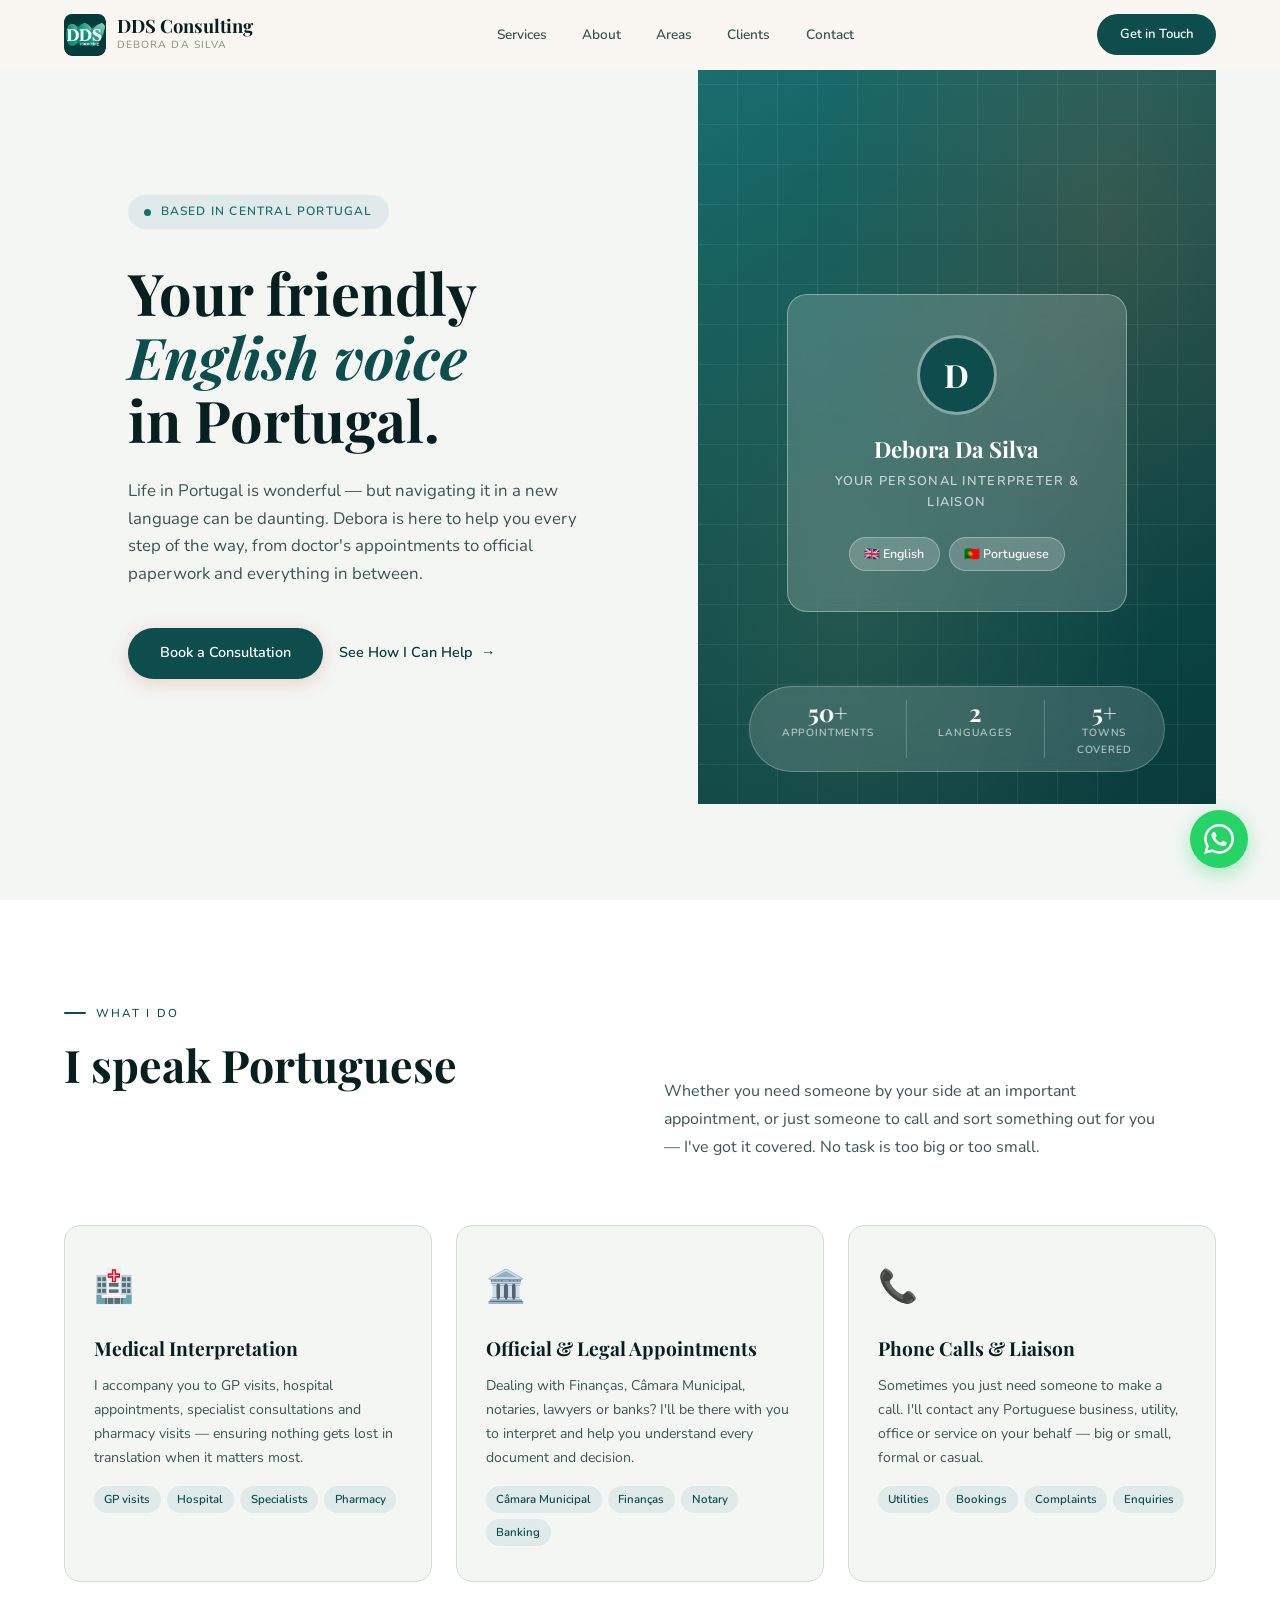
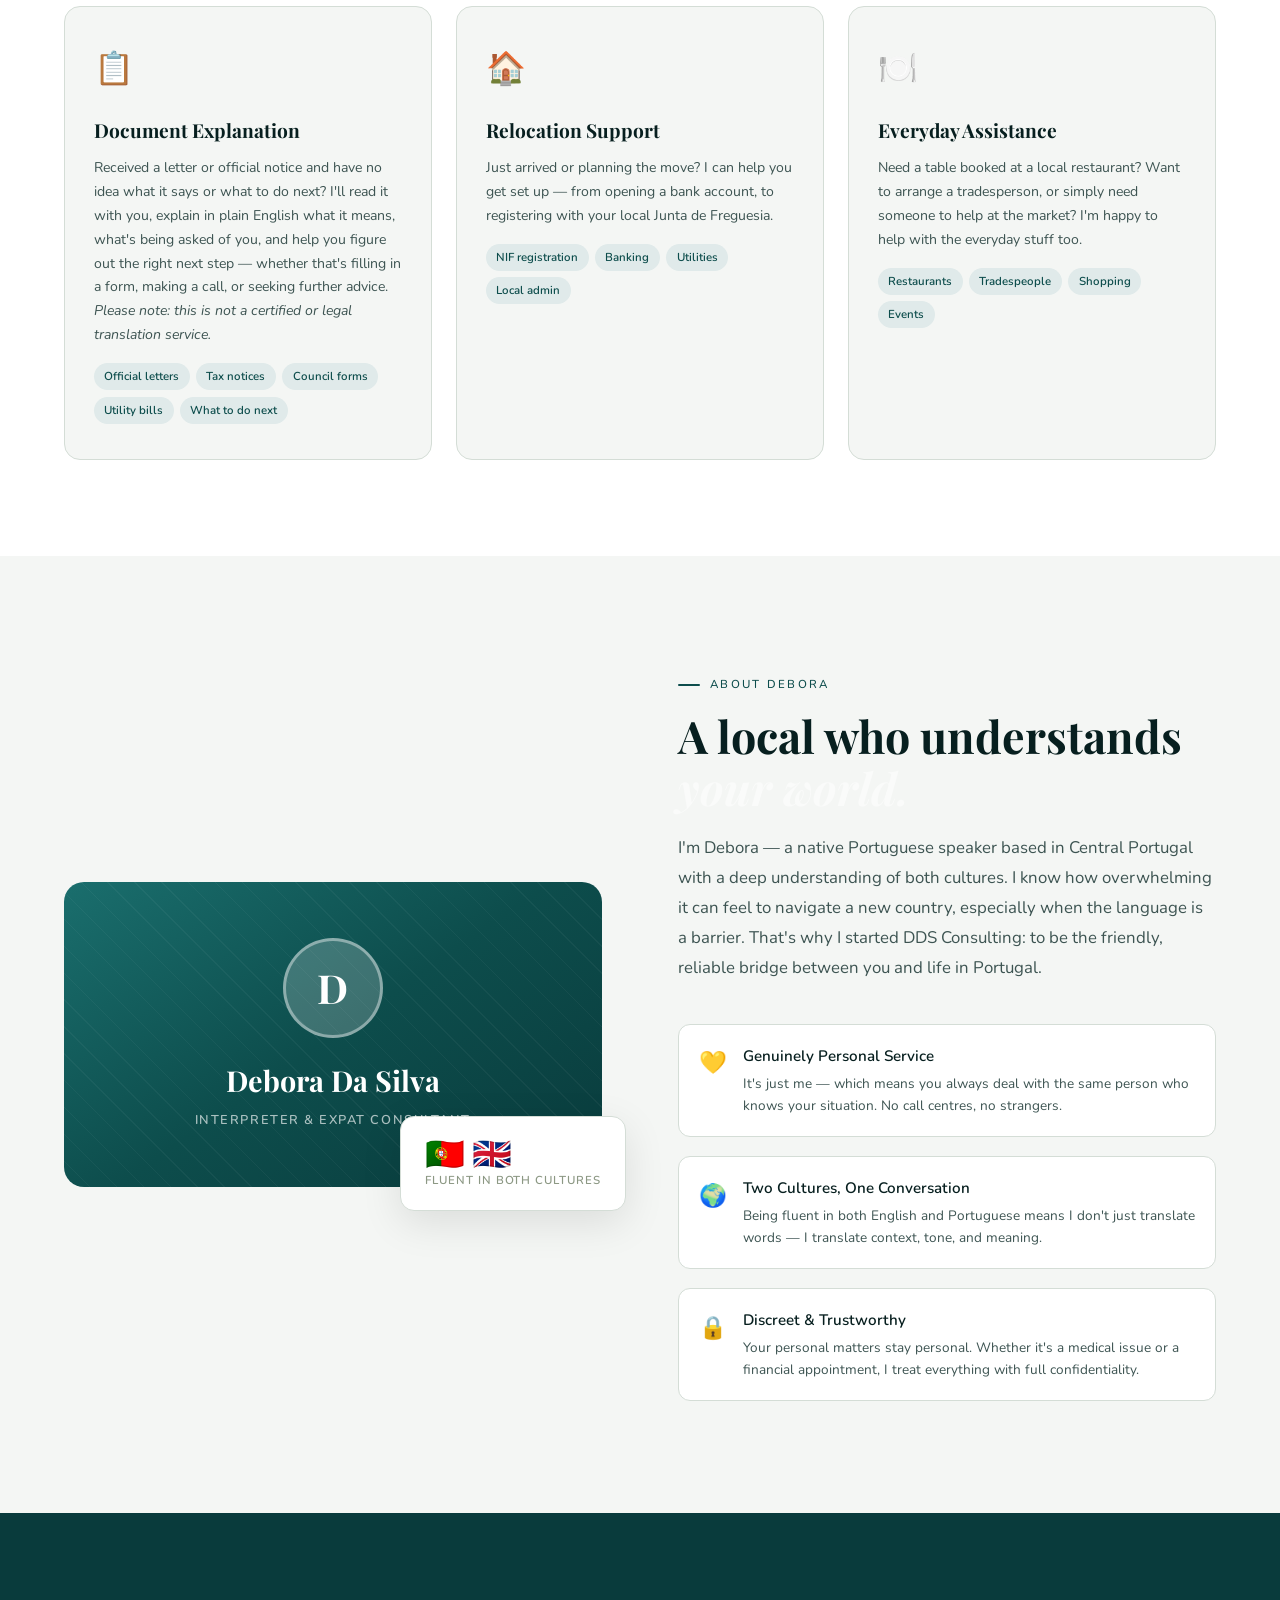
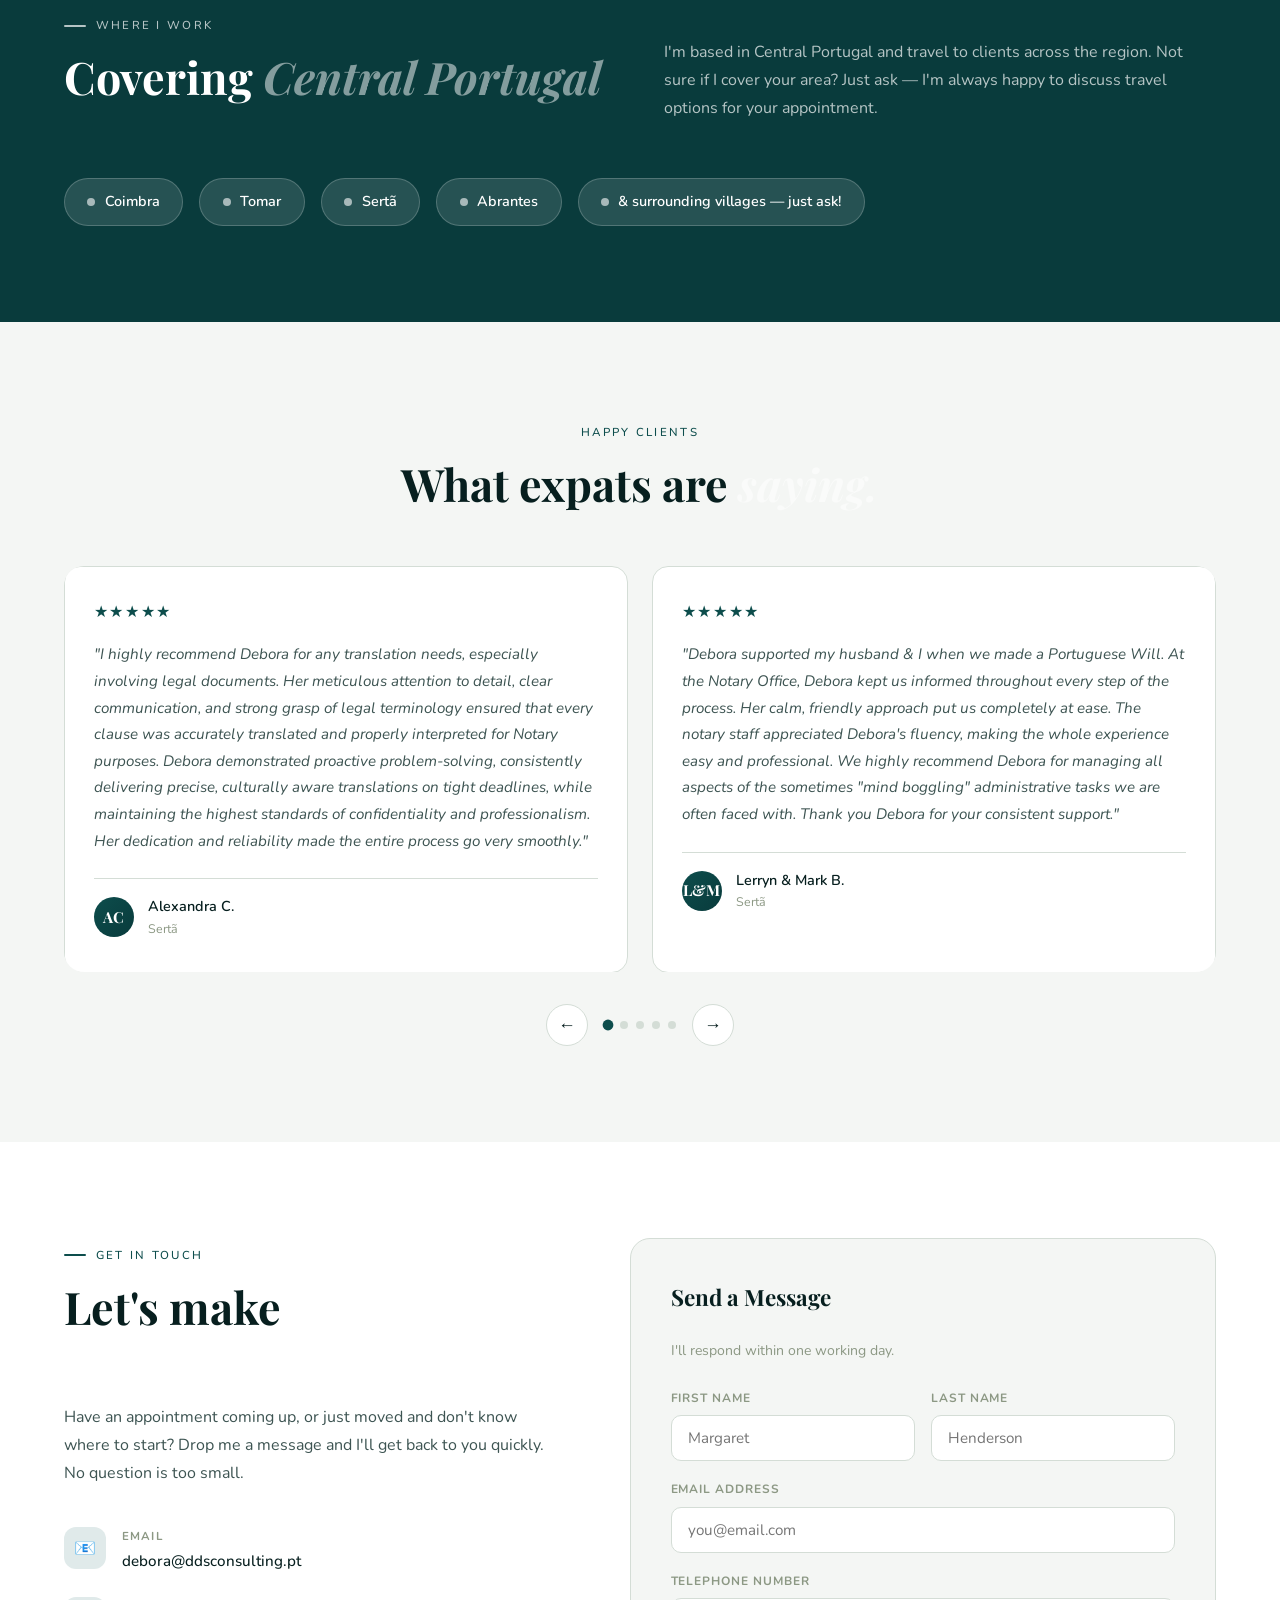
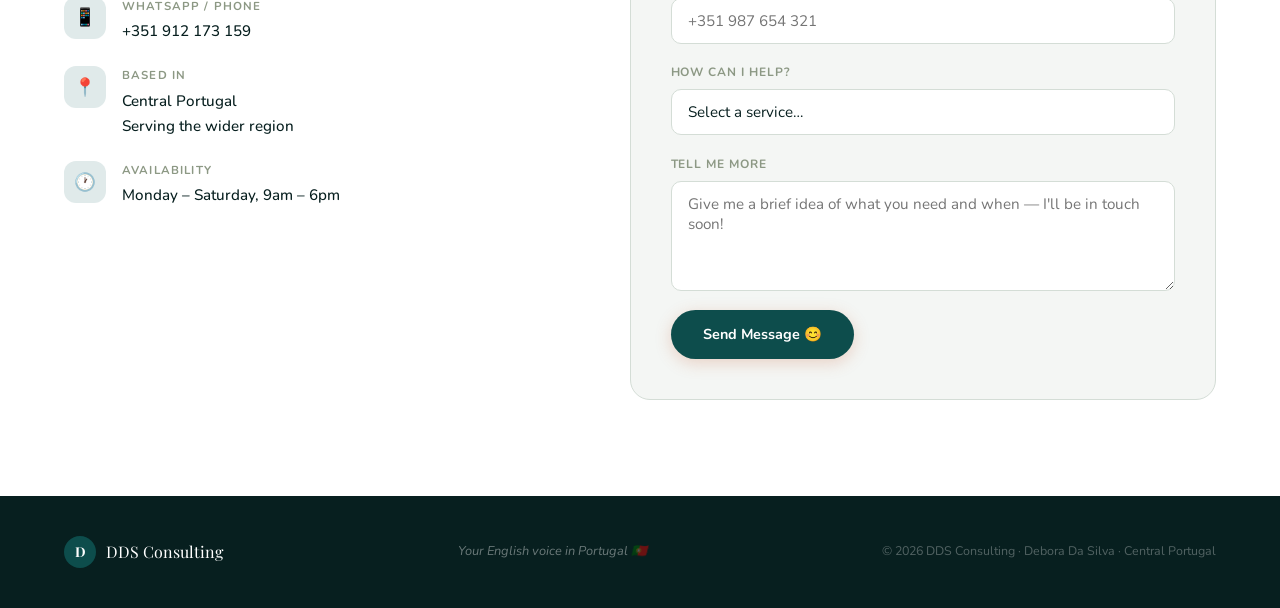
==== index.html @ 5d0c15db "Replacing number in whatsapp widget" ====
<!DOCTYPE html>
<html lang="en">
<head>
  <meta charset="UTF-8"/>
  <meta name="viewport" content="width=device-width, initial-scale=1.0"/>
  <title>DDS Consulting — Your English Voice in Portugal</title>
  <!-- Primary Meta Tags -->
  <meta name="description" content="DDS Consulting — English language support for expats and tourists in Sertã and Central Portugal. Debora Da Silva provides interpretation, appointment accompaniment, phone calls and document explanation services."/>
  <meta name="keywords" content="expat help Portugal, English interpreter Sertã, expat support Central Portugal, English speaking assistant Portugal, interpreter Central Portugal, expat services Sertã, help with appointments Portugal, English Portuguese interpreter, tourist help Portugal, Debora Da Silva"/>
  <meta name="author" content="Debora Da Silva — DDS Consulting"/>
  <meta name="robots" content="index, follow"/>
  <meta name="geo.region" content="PT"/>
  <meta name="geo.placename" content="Sertã, Central Portugal"/>

   <!-- Open Graph / Facebook / WhatsApp sharing -->
  <meta property="og:type" content="website"/>
  <meta property="og:url" content="https://dds-consulting.pt"/>
  <meta property="og:title" content="DDS Consulting — Your English Voice in Portugal"/>
  <meta property="og:description" content="Need help navigating life in Portugal? Debora provides friendly English language support for expats and tourists in Sertã and Central Portugal — from medical appointments to official paperwork."/>
  <meta property="og:image" content="https://dds-consulting.pt/og-image.jpg"/>
  <meta property="og:locale" content="en_GB"/>

  <!-- Twitter/X sharing -->
  <meta name="twitter:card" content="summary_large_image"/>
  <meta name="twitter:title" content="DDS Consulting — Your English Voice in Portugal"/>
  <meta name="twitter:description" content="Friendly English language support for expats and tourists in Sertã and Central Portugal."/>
  <meta name="twitter:image" content="https://dds-consulting.pt/og-image.jpg"/>

  <!-- Canonical URL -->
  <link rel="canonical" href="https://dds-consulting.pt"/>
  <link rel="preconnect" href="https://fonts.googleapis.com">
  <link rel="preconnect" href="https://fonts.gstatic.com" crossorigin>
  <link href="https://fonts.googleapis.com/css2?family=Playfair+Display:ital,wght@0,400;0,700;1,400&family=Nunito:wght@300;400;500;600&display=swap" rel="stylesheet">
  <link rel="stylesheet" href="styles.css">
  
  <!-- Google Search Console -->
  <meta name="google-site-verification" content="JJDs1xvYxXoWrPOrXPWV4-7FOUUJEZvUQoWNfXBrBas" />
</head>
<body>

<!-- NAV -->
<nav id="navbar">
  <a class="nav-logo" href="#hero">
    <img src="dds-logo-clean.png" alt="DDS Consulting Logo" class="nav-logo-mark"/>
    <div>
      <div class="nav-logo-text">DDS Consulting</div>
      <div class="nav-logo-sub">Debora Da Silva</div>
    </div>
  </a>
  <ul class="nav-links">
    <li><a href="#services">Services</a></li>
    <li><a href="#about">About</a></li>
    <li><a href="#areas">Areas</a></li>
    <li><a href="#testimonials">Clients</a></li>
    <li><a href="#contact">Contact</a></li>
  </ul>
  <a class="nav-cta" href="#contact">Get in Touch</a>
</nav>

<!-- HERO -->
<section id="hero">
  <div class="hero-left">
    <div class="hero-flag">
      <div class="hero-flag-dot"></div>
      Based in Central Portugal
    </div>
    <h1 class="hero-headline">
      Your friendly<br>
      <em>English voice</em><br>
      in Portugal.
    </h1>
    <p class="hero-sub">
      Life in Portugal is wonderful — but navigating it in a new language can be daunting. Debora is here to help you every step of the way, from doctor's appointments to official paperwork and everything in between.
    </p>
    <div class="hero-actions">
      <a class="btn-primary" href="#contact">Book a Consultation</a>
      <a class="btn-secondary" href="#services">See How I Can Help</a>
    </div>
  </div>
  <div class="hero-right">
    <div class="hero-card">
      <div class="hero-card-avatar">D</div>
      <div class="hero-card-name">Debora Da Silva</div>
      <div class="hero-card-role">Your Personal Interpreter &amp; Liaison</div>
      <div class="hero-card-langs">
        <div class="lang-tag">🇬🇧 English</div>
        <div class="lang-tag">🇵🇹 Portuguese</div>
      </div>
    </div>
    <div class="hero-stat-strip">
      <div class="hero-stat">
        <div class="hero-stat-num">50+</div>
        <div class="hero-stat-label">Appointments</div>
      </div>
      <div class="stat-divider"></div>
      <div class="hero-stat">
        <div class="hero-stat-num">2</div>
        <div class="hero-stat-label">Languages</div>
      </div>
      <div class="stat-divider"></div>
      <div class="hero-stat">
        <div class="hero-stat-num">5+</div>
        <div class="hero-stat-label">Towns Covered</div>
      </div>
    </div>
  </div>
</section>

<!-- SERVICES -->
<section id="services">
  <div class="services-intro">
    <div>
      <p class="section-tag reveal">What I Do</p>
      <h2 class="section-title reveal">I speak Portuguese<br><em>so you don't have to.</em></h2>
    </div>
    <p class="section-body reveal">
      Whether you need someone by your side at an important appointment, or just someone to call and sort something out for you — I've got it covered. No task is too big or too small.
    </p>
  </div>
  <div class="services-grid">
    <div class="service-card reveal">
      <span class="service-emoji">🏥</span>
      <h3 class="service-name">Medical Interpretation</h3>
      <p class="service-desc">I accompany you to GP visits, hospital appointments, specialist consultations and pharmacy visits — ensuring nothing gets lost in translation when it matters most.</p>
      <div class="service-examples">
        <span class="example-tag">GP visits</span>
        <span class="example-tag">Hospital</span>
        <span class="example-tag">Specialists</span>
        <span class="example-tag">Pharmacy</span>
      </div>
    </div>
    <div class="service-card reveal">
      <span class="service-emoji">🏛️</span>
      <h3 class="service-name">Official &amp; Legal Appointments</h3>
      <p class="service-desc">Dealing with Finanças, Câmara Municipal, notaries, lawyers or banks? I'll be there with you to interpret and help you understand every document and decision.</p>
      <div class="service-examples">
        <span class="example-tag">Câmara Municipal</span>
        <span class="example-tag">Finanças</span>
        <span class="example-tag">Notary</span>
        <span class="example-tag">Banking</span>
      </div>
    </div>
    <div class="service-card reveal">
      <span class="service-emoji">📞</span>
      <h3 class="service-name">Phone Calls &amp; Liaison</h3>
      <p class="service-desc">Sometimes you just need someone to make a call. I'll contact any Portuguese business, utility, office or service on your behalf — big or small, formal or casual.</p>
      <div class="service-examples">
        <span class="example-tag">Utilities</span>
        <span class="example-tag">Bookings</span>
        <span class="example-tag">Complaints</span>
        <span class="example-tag">Enquiries</span>
      </div>
    </div>
    <div class="service-card reveal">
      <span class="service-emoji">📋</span>
      <h3 class="service-name">Document Explanation</h3>
      <p class="service-desc">Received a letter or official notice and have no idea what it says or what to do next? I'll read it with you, explain in plain English what it means, what's being asked of you, and help you figure out the right next step — whether that's filling in a form, making a call, or seeking further advice. <em>Please note: this is not a certified or legal translation service.</em></p>
      <div class="service-examples">
        <span class="example-tag">Official letters</span>
        <span class="example-tag">Tax notices</span>
        <span class="example-tag">Council forms</span>
        <span class="example-tag">Utility bills</span>
        <span class="example-tag">What to do next</span>
      </div>
    </div>
    <div class="service-card reveal">
      <span class="service-emoji">🏠</span>
      <h3 class="service-name">Relocation Support</h3>
      <p class="service-desc">Just arrived or planning the move? I can help you get set up — from opening a bank account, to registering with your local Junta de Freguesia.</p>
      <div class="service-examples">
        <span class="example-tag">NIF registration</span>
        <span class="example-tag">Banking</span>
        <span class="example-tag">Utilities</span>
        <span class="example-tag">Local admin</span>
      </div>
    </div>
    <div class="service-card reveal">
      <span class="service-emoji">🍽️</span>
      <h3 class="service-name">Everyday Assistance</h3>
      <p class="service-desc">Need a table booked at a local restaurant? Want to arrange a tradesperson, or simply need someone to help at the market? I'm happy to help with the everyday stuff too.</p>
      <div class="service-examples">
        <span class="example-tag">Restaurants</span>
        <span class="example-tag">Tradespeople</span>
        <span class="example-tag">Shopping</span>
        <span class="example-tag">Events</span>
      </div>
    </div>
  </div>
</section>

<!-- ABOUT -->
<section id="about">
  <div class="about-visual reveal">
    <div class="about-main-card">
      <div class="about-avatar">D</div>
      <div class="about-card-name">Debora Da Silva</div>
      <div class="about-card-title">Interpreter &amp; Expat Consultant</div>
    </div>
    <div class="about-float-card">
      <div class="about-float-num">🇵🇹 🇬🇧</div>
      <div class="about-float-label">Fluent in both cultures</div>
    </div>
  </div>
  <div class="about-content">
    <p class="section-tag reveal">About Debora</p>
    <h2 class="section-title reveal">A local who understands<br><em>your world.</em></h2>
    <p class="about-intro reveal">
      I'm Debora — a native Portuguese speaker based in Central Portugal with a deep understanding of both cultures. I know how overwhelming it can feel to navigate a new country, especially when the language is a barrier. That's why I started DDS Consulting: to be the friendly, reliable bridge between you and life in Portugal.
    </p>
    <div class="about-pillars">
      <div class="pillar reveal">
        <div class="pillar-icon">💛</div>
        <div class="pillar-text">
          <strong>Genuinely Personal Service</strong>
          <p>It's just me — which means you always deal with the same person who knows your situation. No call centres, no strangers.</p>
        </div>
      </div>
      <div class="pillar reveal">
        <div class="pillar-icon">🌍</div>
        <div class="pillar-text">
          <strong>Two Cultures, One Conversation</strong>
          <p>Being fluent in both English and Portuguese means I don't just translate words — I translate context, tone, and meaning.</p>
        </div>
      </div>
      <div class="pillar reveal">
        <div class="pillar-icon">🔒</div>
        <div class="pillar-text">
          <strong>Discreet &amp; Trustworthy</strong>
          <p>Your personal matters stay personal. Whether it's a medical issue or a financial appointment, I treat everything with full confidentiality.</p>
        </div>
      </div>
    </div>
  </div>
</section>

<!-- AREAS COVERED -->
<section id="areas">
  <div class="areas-header">
    <div>
      <p class="section-tag reveal">Where I Work</p>
      <h2 class="section-title reveal">Covering <em>Central Portugal</em></h2>
    </div>
    <p class="section-body reveal">
      I'm based in Central Portugal and travel to clients across the region. Not sure if I cover your area? Just ask — I'm always happy to discuss travel options for your appointment.
    </p>
  </div>
  <div class="areas-grid">
    <div class="area-chip reveal"><span class="area-pin"></span> Coimbra</div>
    <div class="area-chip reveal"><span class="area-pin"></span> Tomar</div>
    <div class="area-chip reveal"><span class="area-pin"></span> Sertã</div>
    <div class="area-chip reveal"><span class="area-pin"></span> Abrantes</div>
    <div class="area-chip reveal"><span class="area-pin"></span> &amp; surrounding villages — just ask!</div>
  </div>
</section>

<!-- TESTIMONIALS -->
<section id="testimonials">
  <div class="testi-header">
    <p class="section-tag">Happy Clients</p>
    <h2 class="section-title">What expats are <em>saying.</em></h2>
  </div>
  <div class="testi-carousel-wrap">
    <div class="testi-carousel" id="testiCarousel">
      <!-- Track holds two sets of cards for seamless looping -->
      <div class="testi-track" id="testiTrack">
        <div class="testi-card">
          <div class="testi-stars">★★★★★</div>
          <p class="testi-text">"I highly recommend Debora for any translation needs, especially involving legal documents. Her meticulous attention to detail, clear communication, and strong grasp of legal terminology ensured that every clause was accurately translated and properly interpreted for Notary purposes. Debora demonstrated proactive problem-solving, consistently delivering precise, culturally aware translations on tight deadlines, while maintaining the highest standards of confidentiality and professionalism. Her dedication and reliability made the entire process go very smoothly."</p>
          <div class="testi-author">
            <div class="testi-avatar">AC</div>
            <div>
              <div class="testi-name">Alexandra C.</div>
              <div class="testi-loc">Sertã</div>
            </div>
          </div>
        </div>
        <div class="testi-card">
          <div class="testi-stars">★★★★★</div>
          <p class="testi-text">"Debora supported my husband &amp; I when we made a Portuguese Will. At the Notary Office, Debora kept us informed throughout every step of the process. Her calm, friendly approach put us completely at ease. The notary staff appreciated Debora's fluency, making the whole experience easy and professional. We highly recommend Debora for managing all aspects of the sometimes "mind boggling" administrative tasks we are often faced with. Thank you Debora for your consistent support."</p>
          <div class="testi-author">
            <div class="testi-avatar">L&amp;M</div>
            <div>
              <div class="testi-name">Lerryn &amp; Mark B.</div>
              <div class="testi-loc">Sertã</div>
            </div>
          </div>
        </div>
        <div class="testi-card">
          <div class="testi-stars">★★★★★</div>
          <p class="testi-text">"When Calvin and I purchased our ruin and land in Portugal, Debora was absolutely invaluable. Navigating the legal process in another language felt overwhelming, but she supported us every step of the way — accompanying us to notary and solicitor meetings, explaining all documents clearly and ensuring we understood everything before signing. Her calm, reassuring nature made complicated situations feel manageable. We honestly don't know how we'd have managed without her. Highly recommended! ❤️"</p>
          <div class="testi-author">
            <div class="testi-avatar">M&amp;C</div>
            <div>
              <div class="testi-name">Maria &amp; Calvin A.</div>
              <div class="testi-loc">Sertã area</div>
            </div>
          </div>
        </div>
        <div class="testi-card">
          <div class="testi-stars">★★★★★</div>
          <p class="testi-text">"Deb provided invaluable translation services and support for us on several occasions, always offering helpful guidance and local knowledge whenever needed. She was consistently positive, prompt, and professional, treating every matter with complete confidence and trust. Thorough, efficient, and reliable in all that she did, Deb delivered an outstanding and truly invaluable service. We would 100% recommend her to anyone needing trustworthy and professional support."</p>
          <div class="testi-author">
            <div class="testi-avatar">D&amp;M</div>
            <div>
              <div class="testi-name">Dianne &amp; Martin W.</div>
              <div class="testi-loc">Sertã area</div>
            </div>
          </div>
        </div>
        <div class="testi-card">
          <div class="testi-stars">★★★★★</div>
          <p class="testi-text">"The process of purchasing property in Portugal can seem a very daunting prospect, although with the support of someone who is fluent in both Portuguese and English made our experience seamless. Debora explained the buying process for us and ensured the paperwork was thoroughly translated during the meeting with our solicitors. We found Debora easy to contact and communicate with and no query unanswered. If you require any translation assistance we would 100% recommend DDS consulting services."</p>
          <div class="testi-author">
            <div class="testi-avatar">J&amp;G</div>
            <div>
              <div class="testi-name">J &amp; G Jones</div>
              <div class="testi-loc">Sertã area</div>
            </div>
          </div>
        </div>
      </div>
    </div>
    <!-- Prev / Next controls -->
    <div class="testi-controls">
      <button class="testi-btn" id="testiPrev" aria-label="Previous">&#8592;</button>
      <div class="testi-dots" id="testiDots"></div>
      <button class="testi-btn" id="testiNext" aria-label="Next">&#8594;</button>
    </div>
  </div>
</section>

<!-- CONTACT -->
<section id="contact">
  <div class="contact-wrap">
    <div class="contact-info">
      <p class="section-tag reveal">Get in Touch</p>
      <h2 class="section-title reveal">Let's make<br><em>life easier.</em></h2>
      <p class="section-body reveal">
        Have an appointment coming up, or just moved and don't know where to start? Drop me a message and I'll get back to you quickly. No question is too small.
      </p>
      <div class="contact-items">
        <div class="contact-item reveal">
          <div class="contact-item-icon">📧</div>
          <div>
            <div class="contact-item-label">Email</div>
            <div class="contact-item-value">debora@ddsconsulting.pt</div>
          </div>
        </div>
        <div class="contact-item reveal">
          <div class="contact-item-icon">📱</div>
          <div>
            <div class="contact-item-label">WhatsApp / Phone</div>
            <div class="contact-item-value">+351 912 173 159</div>
          </div>
        </div>
        <div class="contact-item reveal">
          <div class="contact-item-icon">📍</div>
          <div>
            <div class="contact-item-label">Based In</div>
            <div class="contact-item-value">Central Portugal<br>Serving the wider region</div>
          </div>
        </div>
        <div class="contact-item reveal">
          <div class="contact-item-icon">🕐</div>
          <div>
            <div class="contact-item-label">Availability</div>
            <div class="contact-item-value">Monday – Saturday, 9am – 6pm</div>
          </div>
        </div>
      </div>
    </div>
    <form class="contact-form reveal" name="contact" method="POST" netlify>
	<input type="hidden" name="form-name" value="contact"/>
      <h3>Send a Message</h3>
      <p>I'll respond within one working day.</p>
      <div class="form-row">
        <div class="form-group">
          <label for="fname">First Name</label>
          <input type="text" id="fname" name="first-name" placeholder="Margaret"/>
        </div>
        <div class="form-group">
          <label for="lname">Last Name</label>
          <input type="text" id="lname" name="last-name" placeholder="Henderson"/>
        </div>
      </div>
      <div class="form-group">
        <label for="email">Email Address</label>
        <input type="email" id="email" name="email" placeholder="you@email.com"/>
      </div>
	  <div class="form-group">
	    <label for="telephone">Telephone Number</label>
	    <input type="tel" id="telephone" name="telephone" placeholder="+351 987 654 321"/>
	  </div>
      <div class="form-group">
        <label for="service">How Can I Help?</label>
        <select id="service" name="service">
          <option value="" disabled selected>Select a service…</option>
          <option>Medical Appointment</option>
          <option>Official / Legal Appointment</option>
          <option>Phone Call / Liaison</option>
          <option>Document Translation</option>
          <option>Relocation Support</option>
          <option>Everyday Assistance</option>
          <option>Something Else</option>
        </select>
      </div>
      <div class="form-group">
        <label for="message">Tell Me More</label>
        <textarea id="message" name="message" placeholder="Give me a brief idea of what you need and when — I'll be in touch soon!"></textarea>
      </div>
      <button type="submit" class="form-submit">Send Message 😊</button>
    </form>
  </div>
</section>

<!-- FOOTER -->
<footer>
  <div class="footer-logo">
    <div class="footer-logo-mark">D</div>
    <div class="footer-logo-text">DDS Consulting</div>
  </div>
  <div class="footer-tagline">Your English voice in Portugal 🇵🇹</div>
  <div class="footer-copy">© 2026 DDS Consulting · Debora Da Silva · Central Portugal</div>
</footer>

<script src="scripts.js"></script>
<!-- WhatsApp Floating Button -->
<a href="https://wa.me/351912173159" target="_blank" rel="noopener noreferrer" class="whatsapp-float" aria-label="Chat with Debora on WhatsApp">
  <svg xmlns="http://www.w3.org/2000/svg" viewBox="0 0 24 24" fill="white" width="30px" height="30px">
    <path d="M17.472 14.382c-.297-.149-1.758-.867-2.03-.967-.273-.099-.471-.148-.67.15-.197.297-.767.966-.94 1.164-.173.199-.347.223-.644.075-.297-.15-1.255-.463-2.39-1.475-.883-.788-1.48-1.761-1.653-2.059-.173-.297-.018-.458.13-.606.134-.133.298-.347.446-.52.149-.174.198-.298.298-.497.099-.198.05-.371-.025-.52-.075-.149-.669-1.612-.916-2.207-.242-.579-.487-.5-.669-.51-.173-.008-.371-.01-.57-.01-.198 0-.52.074-.792.372-.272.297-1.04 1.016-1.04 2.479 0 1.462 1.065 2.875 1.213 3.074.149.198 2.096 3.2 5.077 4.487.709.306 1.262.489 1.694.625.712.227 1.36.195 1.871.118.571-.085 1.758-.719 2.006-1.413.248-.694.248-1.289.173-1.413-.074-.124-.272-.198-.57-.347m-5.421 7.403h-.004a9.87 9.87 0 01-5.031-1.378l-.361-.214-3.741.982.998-3.648-.235-.374a9.86 9.86 0 01-1.51-5.26c.001-5.45 4.436-9.884 9.888-9.884 2.64 0 5.122 1.03 6.988 2.898a9.825 9.825 0 012.893 6.994c-.003 5.45-4.437 9.884-9.885 9.884m8.413-18.297A11.815 11.815 0 0012.05 0C5.495 0 .16 5.335.157 11.892c0 2.096.547 4.142 1.588 5.945L.057 24l6.305-1.654a11.882 11.882 0 005.683 1.448h.005c6.554 0 11.89-5.335 11.893-11.893a11.821 11.821 0 00-3.48-8.413z"/>
  </svg>
</a>
</body>
</html>
---- styles.css ----
*, *::before, *::after { box-sizing: border-box; margin: 0; padding: 0; }

    :root {
	  --terracotta:   #0d4d4c;
	  --terra-lt:     #1a6e6d;
	  --terra-pale:   #e0eaea;
	  --sage:         #093b3c;
	  --sage-lt:      #8c9884;
	  --sage-pale:    #e8edea;
	  --cream:        #f4f6f4;
	  --white:        #ffffff;
	  --ink:          #071f1f;
	  --ink-soft:     #3d5452;
	  --ink-ghost:    #8c9884;
	  --line:         #d4ddd6;
	  --nav-h:        70px;
	}

    html { scroll-behavior: smooth; }

    body {
      font-family: 'Nunito', sans-serif;
      background: var(--cream);
      color: var(--ink);
      font-size: 16px;
      line-height: 1.65;
      -webkit-font-smoothing: antialiased;
    }

    /* ── NAV ── */
    nav {
      position: fixed; top: 0; left: 0; right: 0; z-index: 100;
      height: var(--nav-h);
      display: flex; align-items: center; justify-content: space-between;
      padding: 0 5vw;
      background: rgba(250,247,242,0.96);
	  backdrop-filter: blur(14px);
      border-bottom: 1px solid transparent;
      transition: border-color .3s;
    }
    nav.scrolled { border-color: var(--line); }

    .nav-logo {
      display: flex; align-items: center; gap: .7rem;
      text-decoration: none;
    }
    .nav-logo-mark {
	  width: 42px; height: 42px;
	  border-radius: 8px;
	  object-fit: cover;
	  flex-shrink: 0;
	}
    .nav-logo-text {
      font-family: 'Playfair Display', serif;
      font-size: 1.15rem;
      font-weight: 700;
      color: var(--ink);
      line-height: 1.1;
    }
    .nav-logo-sub {
      font-size: .65rem;
      font-weight: 500;
      letter-spacing: .1em;
      text-transform: uppercase;
      color: var(--ink-ghost);
    }

    .nav-links { display: flex; gap: 2.2rem; list-style: none; }
    .nav-links a {
      font-size: .85rem;
      font-weight: 600;
      color: var(--ink-soft);
      text-decoration: none;
      transition: color .2s;
    }
    .nav-links a:hover { color: var(--terracotta); }

    .nav-cta {
      font-size: .82rem;
      font-weight: 600;
      color: var(--white);
      background: var(--terracotta);
      padding: .6rem 1.4rem;
      border-radius: 50px;
      text-decoration: none;
      transition: background .2s, transform .2s;
    }
    .nav-cta:hover { background: var(--terra-lt); transform: translateY(-1px); }

    /* ── HERO ── */
    #hero {
      min-height: 100vh;
      padding-top: var(--nav-h);
      display: grid;
      grid-template-columns: 1.1fr .9fr;
      overflow: hidden;
    }

    .hero-left {
      display: flex; flex-direction: column; justify-content: center;
      padding: 6vw 4vw 6vw 5vw;
    }

    .hero-flag {
      display: inline-flex; align-items: center; gap: .6rem;
      background: var(--terra-pale);
      color: var(--terra-lt);
      font-size: .75rem;
      font-weight: 600;
      letter-spacing: .1em;
      text-transform: uppercase;
      padding: .45rem 1rem;
      border-radius: 50px;
      margin-bottom: 2rem;
      width: fit-content;
      opacity: 0;
      transform: translateY(14px);
      animation: fadeUp .7s .1s forwards;
    }
    .hero-flag-dot {
      width: 7px; height: 7px;
      background: var(--terra-lt);
      border-radius: 50%;
      animation: pulse 2s infinite;
    }

    @keyframes pulse {
      0%, 100% { opacity: 1; transform: scale(1); }
      50% { opacity: .5; transform: scale(.7); }
    }

    h1.hero-headline {
      font-family: 'Playfair Display', serif;
      font-size: clamp(2.8rem, 4.5vw, 5rem);
      font-weight: 700;
      line-height: 1.1;
      color: var(--ink);
      margin-bottom: 1.6rem;
      opacity: 0;
      transform: translateY(18px);
      animation: fadeUp .85s .25s forwards;
    }
    h1.hero-headline em {
      font-style: italic;
      color: var(--terracotta);
    }

    .hero-sub {
      font-size: 1.05rem;
      font-weight: 400;
      color: var(--ink-soft);
      max-width: 460px;
      margin-bottom: 2.5rem;
      opacity: 0;
      transform: translateY(18px);
      animation: fadeUp .85s .4s forwards;
    }

    .hero-actions {
      display: flex; gap: 1rem; align-items: center; flex-wrap: wrap;
      opacity: 0;
      transform: translateY(18px);
      animation: fadeUp .85s .55s forwards;
    }

    .btn-primary {
      display: inline-block;
      padding: .85rem 2rem;
      background: var(--terracotta);
      color: var(--white);
      font-family: 'Nunito', sans-serif;
      font-size: .9rem;
      font-weight: 600;
      border-radius: 50px;
      text-decoration: none;
      transition: background .2s, transform .2s, box-shadow .2s;
      box-shadow: 0 4px 18px rgba(200,101,58,.25);
    }
    .btn-primary:hover {
      background: var(--terra-lt);
      transform: translateY(-2px);
      box-shadow: 0 8px 24px rgba(200,101,58,.3);
    }

    .btn-secondary {
      display: inline-flex; align-items: center; gap: .5rem;
      font-size: .9rem;
      font-weight: 600;
      color: var(--sage);
      text-decoration: none;
      transition: color .2s;
    }
    .btn-secondary:hover { color: var(--terracotta); }
    .btn-secondary::after { content: '→'; transition: transform .2s; }
    .btn-secondary:hover::after { transform: translateX(4px); }

    .hero-right {
      position: relative;
      background: linear-gradient(150deg, #1a6e6d 0%, #0d4d4c 50%, #093b3c 100%);
      display: flex; align-items: center; justify-content: center;
      overflow: hidden;
	  padding-top: 2rem;
      opacity: 0;
      animation: fadeIn 1s .3s forwards;
    }

    .hero-right::before {
      content: '';
      position: absolute; inset: 0;
      background:
        radial-gradient(ellipse at 30% 70%, rgba(90,122,94,.3) 0%, transparent 60%),
        radial-gradient(ellipse at 80% 20%, rgba(200,101,58,.2) 0%, transparent 50%);
    }

    /* Azulejo tile pattern */
    .hero-right::after {
      content: '';
      position: absolute; inset: 0;
      background-image:
        repeating-linear-gradient(0deg, transparent, transparent 39px, rgba(255,255,255,.07) 39px, rgba(255,255,255,.07) 40px),
        repeating-linear-gradient(90deg, transparent, transparent 39px, rgba(255,255,255,.07) 39px, rgba(255,255,255,.07) 40px);
    }

    .hero-card {
      position: relative; z-index: 2;
      background: rgba(255,255,255,.18);
      backdrop-filter: blur(10px);
      border: 1px solid rgba(255,255,255,.35);
      border-radius: 20px;
      padding: 2.5rem 2rem;
      text-align: center;
      width: min(340px, 80%);
    }

    .hero-card-avatar {
      width: 80px; height: 80px;
      background: var(--terracotta);
      border-radius: 50%;
      display: flex; align-items: center; justify-content: center;
      font-family: 'Playfair Display', serif;
      font-size: 2rem;
      color: var(--white);
      font-weight: 700;
      margin: 0 auto 1rem;
      border: 3px solid rgba(255,255,255,.5);
    }

    .hero-card-name {
      font-family: 'Playfair Display', serif;
      font-size: 1.4rem;
      font-weight: 700;
      color: var(--white);
      margin-bottom: .2rem;
    }
    .hero-card-role {
      font-size: .8rem;
      font-weight: 600;
      letter-spacing: .1em;
      text-transform: uppercase;
      color: rgba(255,255,255,.7);
      margin-bottom: 1.5rem;
    }

    .hero-card-langs {
      display: flex; gap: .6rem; justify-content: center; flex-wrap: wrap;
    }
    .lang-tag {
      display: inline-flex; align-items: center; gap: .4rem;
      background: rgba(255,255,255,.2);
      border: 1px solid rgba(255,255,255,.3);
      color: var(--white);
      font-size: .78rem;
      font-weight: 600;
      padding: .35rem .9rem;
      border-radius: 50px;
    }

    .hero-stat-strip {
      position: absolute;
      bottom: 2rem; left: 50%;
      transform: translateX(-50%);
      display: flex; gap: 2rem;
      background: rgba(255,255,255,.15);
      backdrop-filter: blur(8px);
      border: 1px solid rgba(255,255,255,.25);
      border-radius: 50px;
      padding: .8rem 2rem;
      z-index: 2;
    }

    .hero-stat { text-align: center; }
    .hero-stat-num {
      font-family: 'Playfair Display', serif;
      font-size: 1.5rem;
      font-weight: 700;
      color: var(--white);
      line-height: 1;
    }
    .hero-stat-label {
      font-size: .65rem;
      font-weight: 600;
      letter-spacing: .08em;
      text-transform: uppercase;
      color: rgba(255,255,255,.65);
    }
    .stat-divider {
      width: 1px;
      background: rgba(255,255,255,.25);
      align-self: stretch;
    }

    /* ── SECTION SHARED ── */
    section { padding: 6rem 5vw; }

    .section-tag {
      display: inline-flex; align-items: center; gap: .6rem;
      font-size: .72rem;
      font-weight: 500;
      letter-spacing: .2em;
      text-transform: uppercase;
      color: var(--terracotta);
      margin-bottom: 1rem;
    }
    .section-tag::before {
      content: '';
      display: block; width: 22px; height: 2px;
      background: var(--terracotta);
      border-radius: 2px;
    }

    .section-title {
      font-family: 'Playfair Display', serif;
      font-size: clamp(2.2rem, 3.5vw, 3.4rem);
      font-weight: 700;
      line-height: 1.15;
      color: var(--ink);
      margin-bottom: 1.2rem;
    }
    .section-title em { font-style: italic; color: rgba(255,255,255,.5); }

    .section-body {
      font-size: 1rem;
      font-weight: 400;
      color: var(--ink-soft);
      max-width: 500px;
      line-height: 1.75;
    }

    /* ── SERVICES ── */
    #services { background: var(--white); }

    .services-intro {
      display: grid; grid-template-columns: 1fr 1fr;
      gap: 3rem; align-items: end;
      margin-bottom: 4rem;
    }

    .services-grid {
      display: grid;
      grid-template-columns: repeat(3, 1fr);
      gap: 1.5rem;
    }

    .service-card {
      background: var(--cream);
      border-radius: 16px;
      padding: 2.2rem 1.8rem;
      border: 1.5px solid var(--line);
      transition: border-color .3s, transform .3s, box-shadow .3s;
      cursor: default;
    }
    .service-card:hover {
      border-color: var(--terracotta);
      transform: translateY(-4px);
      box-shadow: 0 12px 36px rgba(200,101,58,.1);
    }

    .service-emoji {
      font-size: 2rem;
      margin-bottom: 1.2rem;
      display: block;
    }

    .service-name {
      font-family: 'Playfair Display', serif;
      font-size: 1.2rem;
      font-weight: 700;
      color: var(--ink);
      margin-bottom: .6rem;
    }

    .service-desc {
      font-size: .88rem;
      font-weight: 400;
      color: var(--ink-soft);
      line-height: 1.7;
    }

    .service-examples {
      margin-top: 1rem;
      display: flex; flex-wrap: wrap; gap: .4rem;
    }
    .example-tag {
      font-size: .72rem;
      font-weight: 600;
      background: var(--terra-pale);
      color: var(--terracotta);
      padding: .25rem .65rem;
      border-radius: 50px;
    }

    /* ── ABOUT ── */
    #about {
      display: grid; grid-template-columns: 1fr 1fr;
      gap: 6vw; align-items: center;
      background: var(--cream);
    }

    .about-visual {
      position: relative;
    }

    .about-main-card {
      background: linear-gradient(145deg, #1a6e6d 0%, #0d4d4c 50%, #093b3c 100%);
      border-radius: 20px;
      padding: 3.5rem 2.5rem;
      text-align: center;
      position: relative;
      overflow: hidden;
    }
    .about-main-card::before {
      content: '';
      position: absolute; inset: 0;
      background:
        repeating-linear-gradient(45deg, transparent, transparent 18px, rgba(255,255,255,.04) 18px, rgba(255,255,255,.04) 19px);
    }

    .about-avatar {
      width: 100px; height: 100px;
      border-radius: 50%;
      background: rgba(255,255,255,.2);
      border: 3px solid rgba(255,255,255,.4);
      display: flex; align-items: center; justify-content: center;
      font-family: 'Playfair Display', serif;
      font-size: 2.5rem;
      color: var(--white);
      font-weight: 700;
      margin: 0 auto 1.2rem;
      position: relative; z-index: 1;
    }

    .about-card-name {
      font-family: 'Playfair Display', serif;
      font-size: 1.8rem;
      font-weight: 700;
      color: var(--white);
      position: relative; z-index: 1;
    }
    .about-card-title {
      font-size: .8rem;
      font-weight: 600;
      letter-spacing: .12em;
      text-transform: uppercase;
      color: rgba(255,255,255,.65);
      margin-top: .3rem;
      position: relative; z-index: 1;
    }

    .about-float-card {
      position: absolute;
      bottom: -1.5rem; right: -1.5rem;
      background: var(--white);
      border-radius: 14px;
      padding: 1.2rem 1.5rem;
      box-shadow: 0 12px 40px rgba(0,0,0,.1);
      border: 1px solid var(--line);
    }
    .about-float-num {
      font-family: 'Playfair Display', serif;
      font-size: 2rem;
      font-weight: 700;
      color: var(--sage);
      line-height: 1;
    }
    .about-float-label {
      font-size: .72rem;
      font-weight: 600;
      letter-spacing: .08em;
      text-transform: uppercase;
      color: var(--ink-ghost);
      margin-top: .2rem;
    }

    .about-sage-strip {
	  position: absolute;
	  top: -1rem; left: -1rem;
	  background: var(--white);
	  border: 1px solid var(--line);
      border-radius: 12px;
      padding: .8rem 1.2rem;
      display: flex; align-items: center; gap: .6rem;
    }
    .about-sage-strip span {
      font-size: 1.2rem;
    }
    .about-sage-strip p {
      font-size: .75rem;
      font-weight: 600;
      color: var(--sage);
      line-height: 1.3;
    }

    .about-content { padding: 1rem 0; }

    .about-intro {
      font-size: 1.05rem;
      font-weight: 400;
      color: var(--ink-soft);
      line-height: 1.8;
      margin-bottom: 2.5rem;
    }

    .about-pillars {
      display: flex; flex-direction: column; gap: 1.2rem;
    }

    .pillar {
      display: flex; gap: 1rem; align-items: flex-start;
      padding: 1.2rem;
      background: var(--white);
      border-radius: 12px;
      border: 1.5px solid var(--line);
      transition: border-color .3s;
    }
    .pillar:hover { border-color: var(--terracotta); }

    .pillar-icon {
      font-size: 1.4rem;
      flex-shrink: 0;
      margin-top: .1rem;
    }

    .pillar-text strong {
      display: block;
      font-size: .95rem;
      font-weight: 600;
      color: var(--ink);
      margin-bottom: .25rem;
    }
    .pillar-text p {
      font-size: .85rem;
      color: var(--ink-soft);
      line-height: 1.6;
    }

    /* ── AREAS ── */
    #areas { background: var(--sage); }

    #areas .section-tag { color: rgba(255,255,255,.7); }
    #areas .section-tag::before { background: rgba(255,255,255,.7); }
    #areas .section-title { color: var(--white); }
    #areas .section-body { color: rgba(255,255,255,.7); max-width: 100%; }

    .areas-header {
      display: grid; grid-template-columns: 1fr 1fr;
      gap: 3rem; align-items: end;
      margin-bottom: 3.5rem;
    }

    .areas-grid {
      display: flex; flex-wrap: wrap; gap: 1rem;
    }

    .area-chip {
      display: flex; align-items: center; gap: .6rem;
      background: rgba(255,255,255,.12);
      border: 1px solid rgba(255,255,255,.2);
      color: var(--white);
      font-size: .9rem;
      font-weight: 600;
      padding: .7rem 1.4rem;
      border-radius: 50px;
      transition: background .2s;
    }
    .area-chip:hover { background: rgba(255,255,255,.2); }
    .area-chip span { font-size: 1rem; }

    /* ── TESTIMONIALS ── */
    #testimonials { background: var(--cream); }

    .testi-header {
      text-align: center;
      margin-bottom: 3.5rem;
    }
    .testi-header .section-tag { justify-content: center; }
    .testi-header .section-tag::before { display: none; }
    .testi-header .section-title { max-width: 100%; }

    /* Carousel wrapper */
    .testi-carousel-wrap {
      position: relative;
    }

    .testi-carousel {
      overflow: hidden;
      border-radius: 20px;
    }

    .testi-track {
      display: flex;
      gap: 24px;
      transition: transform 0.55s cubic-bezier(0.25, 0.46, 0.45, 0.94);
      will-change: transform;
    }

    .testi-card {
      background: var(--white);
      border-radius: 16px;
      padding: 2rem 1.8rem;
      border: 1.5px solid var(--line);
      transition: box-shadow .3s, transform .3s;
      /* Show ~2.2 cards on desktop so user sees there's more */
      flex: 0 0 calc(50% - 12px);
      min-width: 0;
    }

    @media (max-width: 900px) {
      .testi-card { flex: 0 0 calc(80% - 12px); }
    }
    @media (max-width: 600px) {
      .testi-card { flex: 0 0 calc(100% - 0px); }
    }

    .testi-card:hover {
      box-shadow: 0 10px 32px rgba(0,0,0,.07);
      transform: translateY(-3px);
    }

    /* Controls */
    .testi-controls {
      display: flex;
      align-items: center;
      justify-content: center;
      gap: 1rem;
      margin-top: 2rem;
    }

    .testi-btn {
      width: 42px; height: 42px;
      border-radius: 50%;
      border: 1.5px solid var(--line);
      background: var(--white);
      color: var(--ink);
      font-size: 1.1rem;
      cursor: pointer;
      display: flex; align-items: center; justify-content: center;
      transition: background .2s, border-color .2s, transform .2s;
      flex-shrink: 0;
    }
    .testi-btn:hover {
      background: var(--terracotta);
      border-color: var(--terracotta);
      color: var(--white);
      transform: scale(1.08);
    }

    .testi-dots {
      display: flex;
      gap: .5rem;
      align-items: center;
    }

    .testi-dot {
      width: 8px; height: 8px;
      border-radius: 50%;
      border: none;
      background: var(--line);
      cursor: pointer;
      transition: background .3s, transform .3s;
      padding: 0;
    }
    .testi-dot.active {
      background: var(--terracotta);
      transform: scale(1.35);
    }

    .testi-stars {
      color: var(--terracotta);
      font-size: 1rem;
      letter-spacing: .1em;
      margin-bottom: 1rem;
    }

    .testi-text {
      font-size: .95rem;
      font-weight: 400;
      color: var(--ink-soft);
      line-height: 1.75;
      margin-bottom: 1.5rem;
      font-style: italic;
    }

    .testi-author {
      display: flex; align-items: center; gap: .9rem;
      padding-top: 1rem;
      border-top: 1px solid var(--line);
    }

    .testi-avatar {
      width: 40px; height: 40px;
      border-radius: 50%;
      background: linear-gradient(135deg, var(--terracotta), var(--sage));
      display: flex; align-items: center; justify-content: center;
      font-family: 'Playfair Display', serif;
      font-size: .95rem;
      color: var(--white);
      font-weight: 700;
      flex-shrink: 0;
    }

    .testi-name {
      font-size: .9rem;
      font-weight: 600;
      color: var(--ink);
    }
    .testi-loc {
      font-size: .78rem;
      color: var(--ink-ghost);
    }

    /* ── CONTACT ── */
    #contact { background: var(--white); }

    .contact-wrap {
      display: grid; grid-template-columns: 1fr 1.2fr;
      gap: 6vw; align-items: start;
    }

    .contact-info .section-body { margin-bottom: 2.5rem; }

    .contact-items {
      display: flex; flex-direction: column; gap: 1.4rem;
    }

    .contact-item {
      display: flex; gap: 1rem; align-items: flex-start;
    }

    .contact-item-icon {
      width: 42px; height: 42px;
      background: var(--terra-pale);
      border-radius: 12px;
      display: flex; align-items: center; justify-content: center;
      font-size: 1.1rem;
      flex-shrink: 0;
    }

    .contact-item-label {
      font-size: .72rem;
      font-weight: 700;
      letter-spacing: .1em;
      text-transform: uppercase;
      color: var(--ink-ghost);
      margin-bottom: .2rem;
    }
    .contact-item-value {
      font-size: .95rem;
      font-weight: 500;
      color: var(--ink);
    }

    .contact-form {
      background: var(--cream);
      border-radius: 20px;
      padding: 2.5rem;
      border: 1.5px solid var(--line);
      display: flex; flex-direction: column; gap: 1.2rem;
    }

    .contact-form h3 {
      font-family: 'Playfair Display', serif;
      font-size: 1.4rem;
      font-weight: 700;
      color: var(--ink);
      margin-bottom: .2rem;
    }
    .contact-form p {
      font-size: .88rem;
      color: var(--ink-ghost);
      margin-bottom: .5rem;
    }

    .form-row { display: grid; grid-template-columns: 1fr 1fr; gap: 1rem; }
    .form-group { display: flex; flex-direction: column; gap: .4rem; }

    .form-group label {
      font-size: .75rem;
      font-weight: 700;
      letter-spacing: .08em;
      text-transform: uppercase;
      color: var(--ink-ghost);
    }

    .form-group input,
    .form-group select,
    .form-group textarea {
      font-family: 'Nunito', sans-serif;
      font-size: .95rem;
      color: var(--ink);
      background: var(--white);
      border: 1.5px solid var(--line);
      border-radius: 10px;
      padding: .75rem 1rem;
      outline: none;
      transition: border-color .2s, box-shadow .2s;
      appearance: none;
    }
    .form-group input:focus,
    .form-group select:focus,
    .form-group textarea:focus {
      border-color: var(--terracotta);
      box-shadow: 0 0 0 3px rgba(200,101,58,.1);
    }
    .form-group textarea { resize: vertical; min-height: 110px; }

    .form-submit {
      font-family: 'Nunito', sans-serif;
      font-size: .9rem;
      font-weight: 700;
      color: var(--white);
      background: var(--terracotta);
      border: none;
      border-radius: 50px;
      padding: .9rem 2rem;
      cursor: pointer;
      transition: background .2s, transform .2s, box-shadow .2s;
      box-shadow: 0 4px 16px rgba(200,101,58,.25);
      align-self: flex-start;
    }
    .form-submit:hover {
      background: var(--terra-lt);
      transform: translateY(-2px);
      box-shadow: 0 8px 22px rgba(200,101,58,.3);
    }

    /* ── FOOTER ── */
    footer {
      background: var(--ink);
      padding: 2.5rem 5vw;
      display: flex; align-items: center; justify-content: space-between;
      flex-wrap: wrap; gap: 1rem;
    }

    .footer-logo {
      display: flex; align-items: center; gap: .6rem;
    }
    .footer-logo-mark {
      width: 32px; height: 32px;
      background: var(--terracotta);
      border-radius: 50%;
      display: flex; align-items: center; justify-content: center;
      font-family: 'Playfair Display', serif;
      font-size: .85rem;
      color: var(--white);
      font-weight: 700;
    }
    .footer-logo-text {
      font-family: 'Playfair Display', serif;
      font-size: 1rem;
      color: var(--white);
    }

    .footer-copy {
      font-size: .78rem;
      color: rgba(255,255,255,.3);
    }

    .footer-tagline {
      font-size: .8rem;
      color: rgba(255,255,255,.4);
      font-style: italic;
    }

    /* ── ANIMATIONS ── */
    @keyframes fadeUp {
      to { opacity: 1; transform: translateY(0); }
    }
    @keyframes fadeIn {
      to { opacity: 1; }
    }

    .reveal {
      opacity: 0; transform: translateY(24px);
      transition: opacity .65s, transform .65s;
    }
    .reveal.visible { opacity: 1; transform: translateY(0); }

    /* ── RESPONSIVE ── */
    @media (max-width: 900px) {
      #hero { grid-template-columns: 1fr; }
      .hero-right { display: none; }
      .services-intro { grid-template-columns: 1fr; gap: 1rem; }
      .services-grid { grid-template-columns: 1fr 1fr; }
      #about { grid-template-columns: 1fr; }
      .about-float-card { right: 1rem; }
      .areas-header { grid-template-columns: 1fr; gap: 1rem; }
      /* testi-grid removed — now a carousel */
      .contact-wrap { grid-template-columns: 1fr; }
      .form-row { grid-template-columns: 1fr; }
      footer { flex-direction: column; text-align: center; }
      nav { padding: 0 4vw; }
      .nav-links { display: none; }
    }

    @media (max-width: 600px) {
      .services-grid { grid-template-columns: 1fr; }
    }
	
/* WhatsApp Floating Button */
.whatsapp-float {
  position: fixed;
  bottom: 2rem;
  right: 2rem;
  width: 58px;
  height: 58px;
  background: #25d366;
  border-radius: 50%;
  display: flex;
  align-items: center;
  justify-content: center;
  box-shadow: 0 6px 20px rgba(37,211,102,.4);
  z-index: 999;
  transition: transform .2s, box-shadow .2s;
}
.whatsapp-float:hover {
  transform: translateY(-3px) scale(1.05);
  box-shadow: 0 10px 28px rgba(37,211,102,.5);
}

.area-pin {
  width: 8px;
  height: 8px;
  background: rgba(255,255,255,.6);
  border-radius: 50%;
  display: inline-block;
  flex-shrink: 0;
}
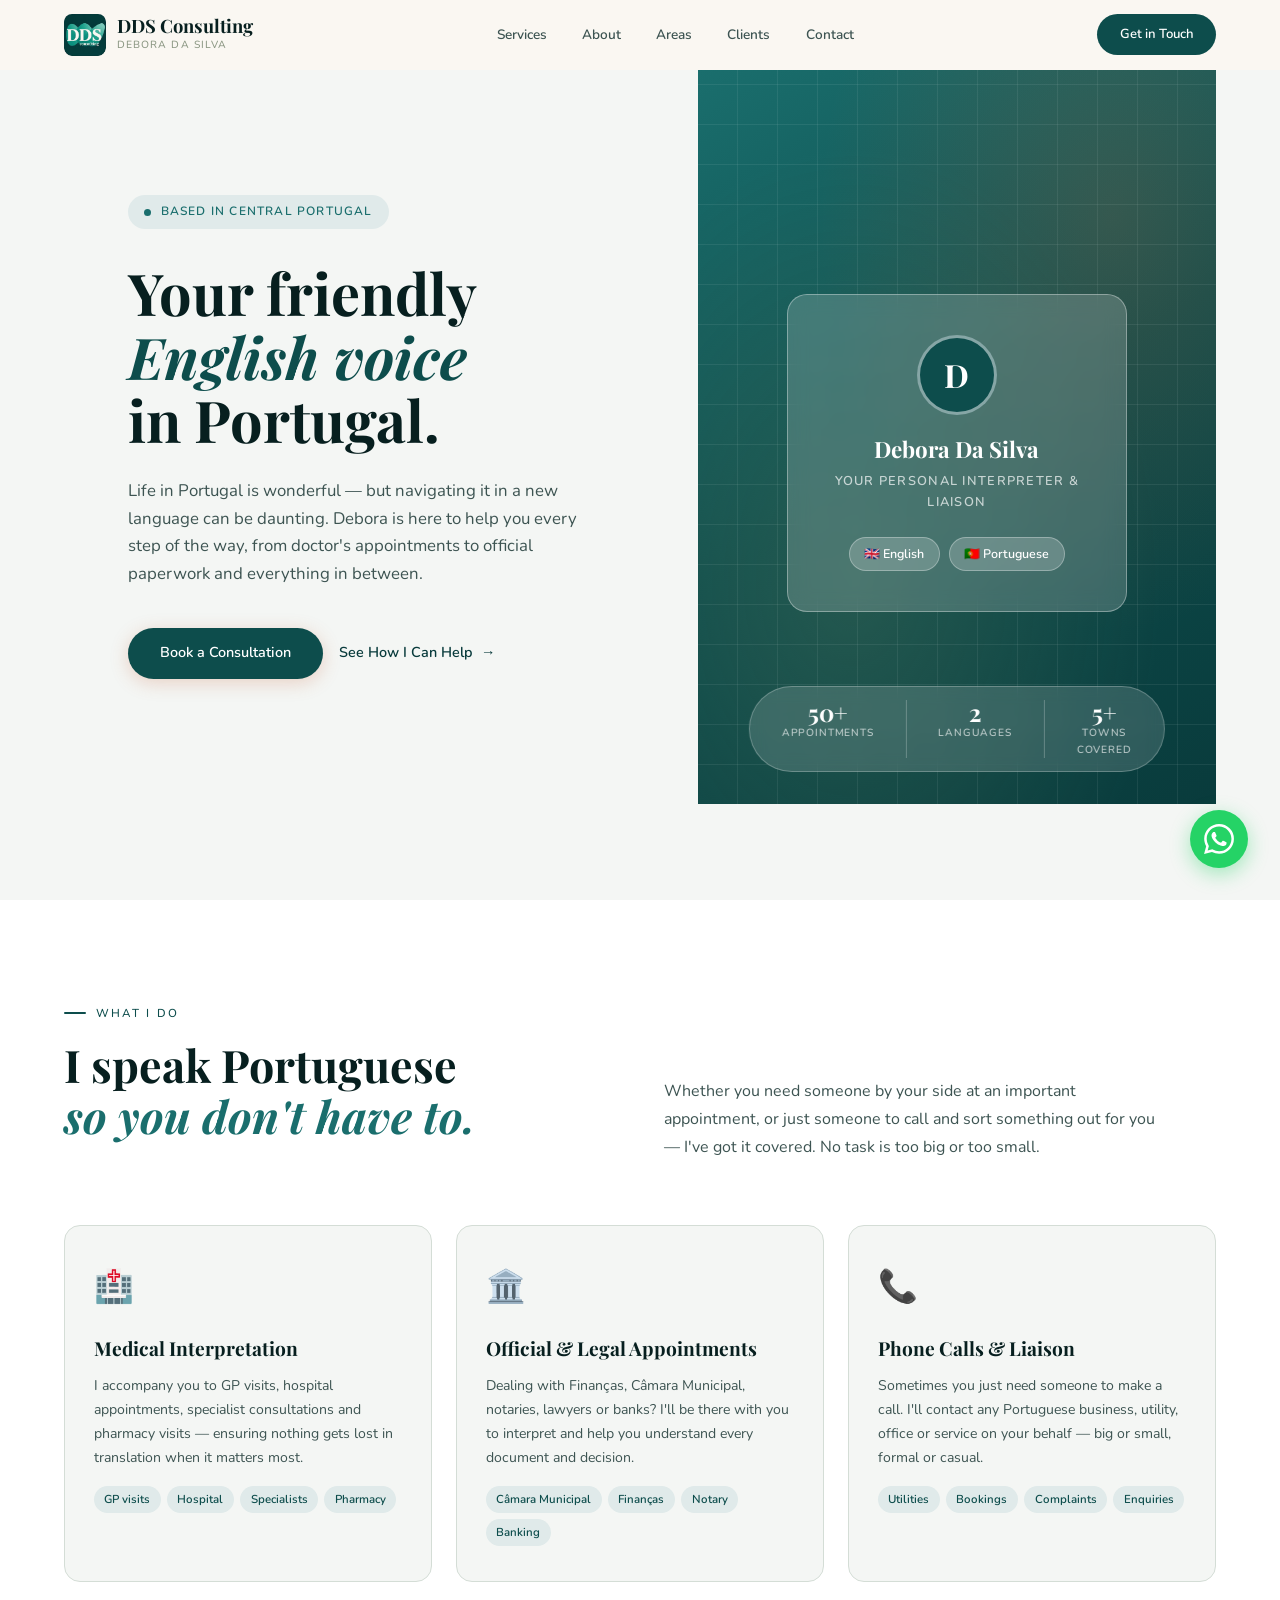
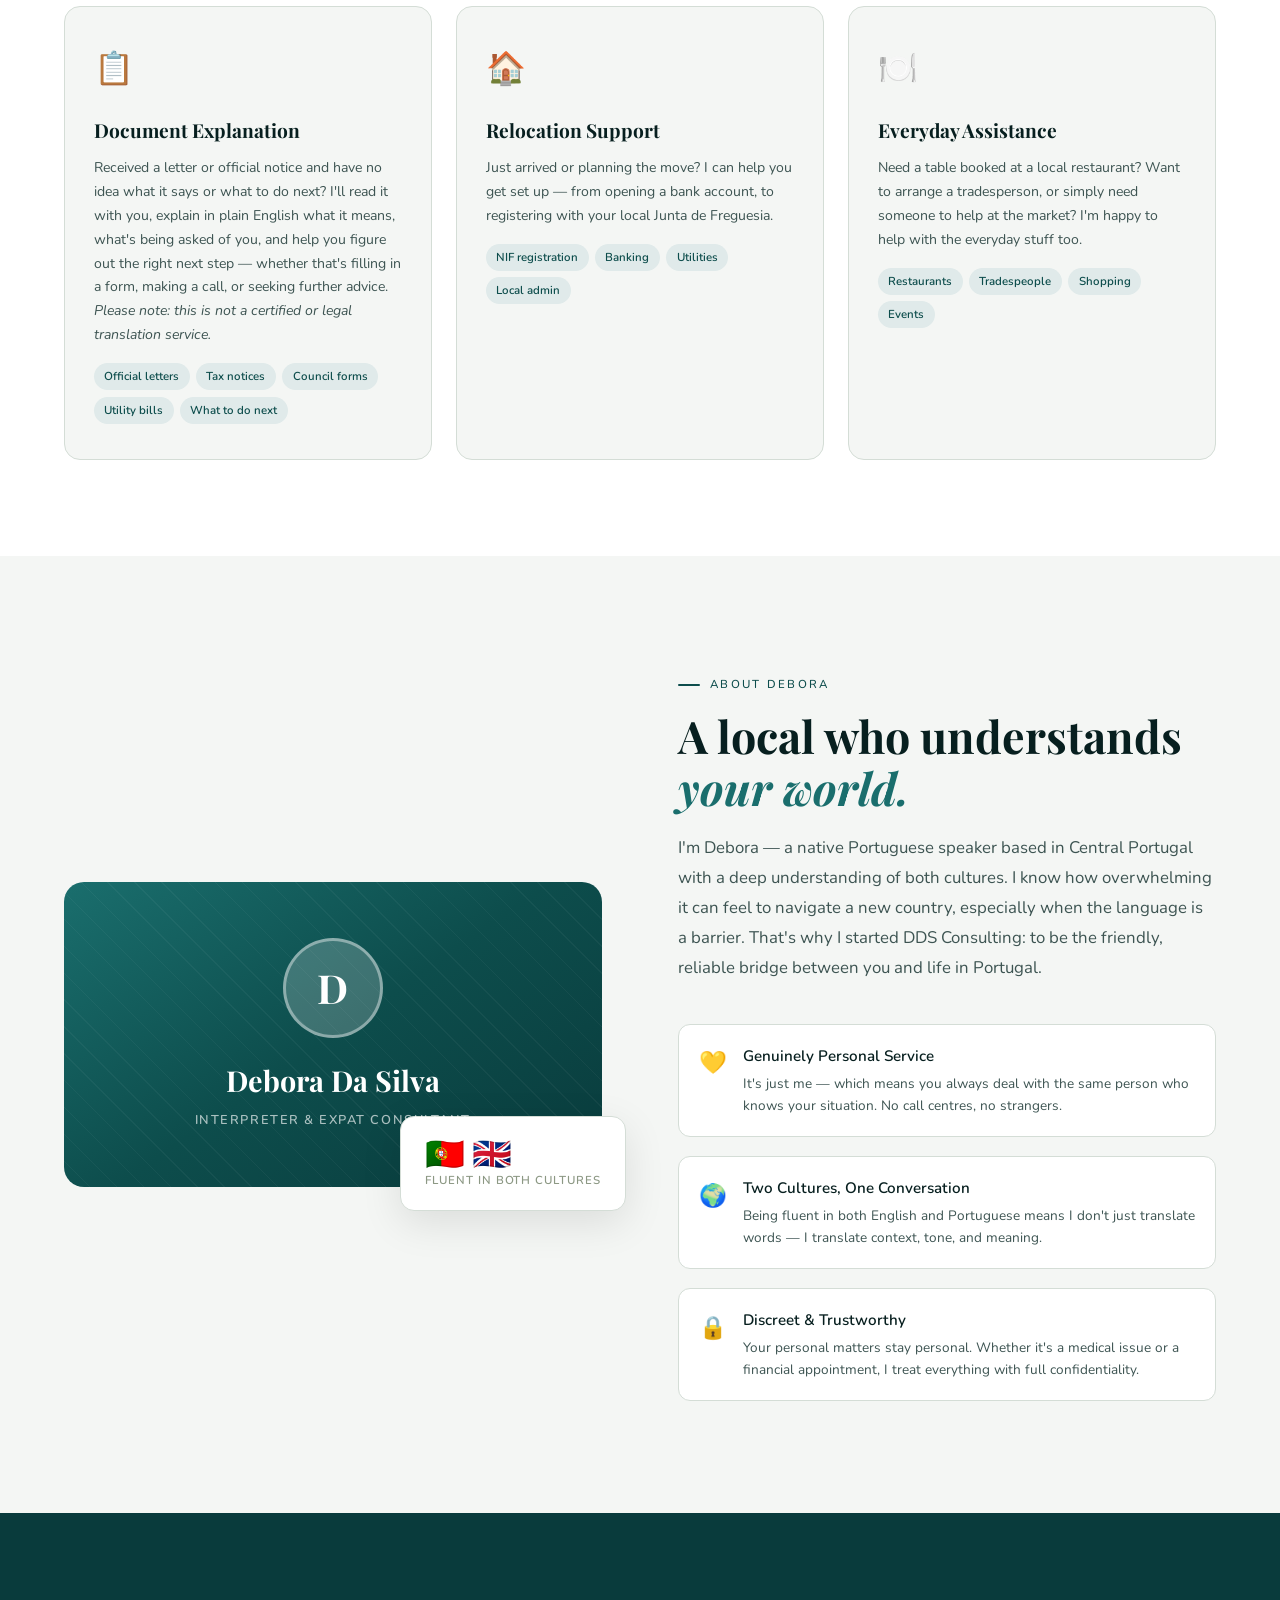
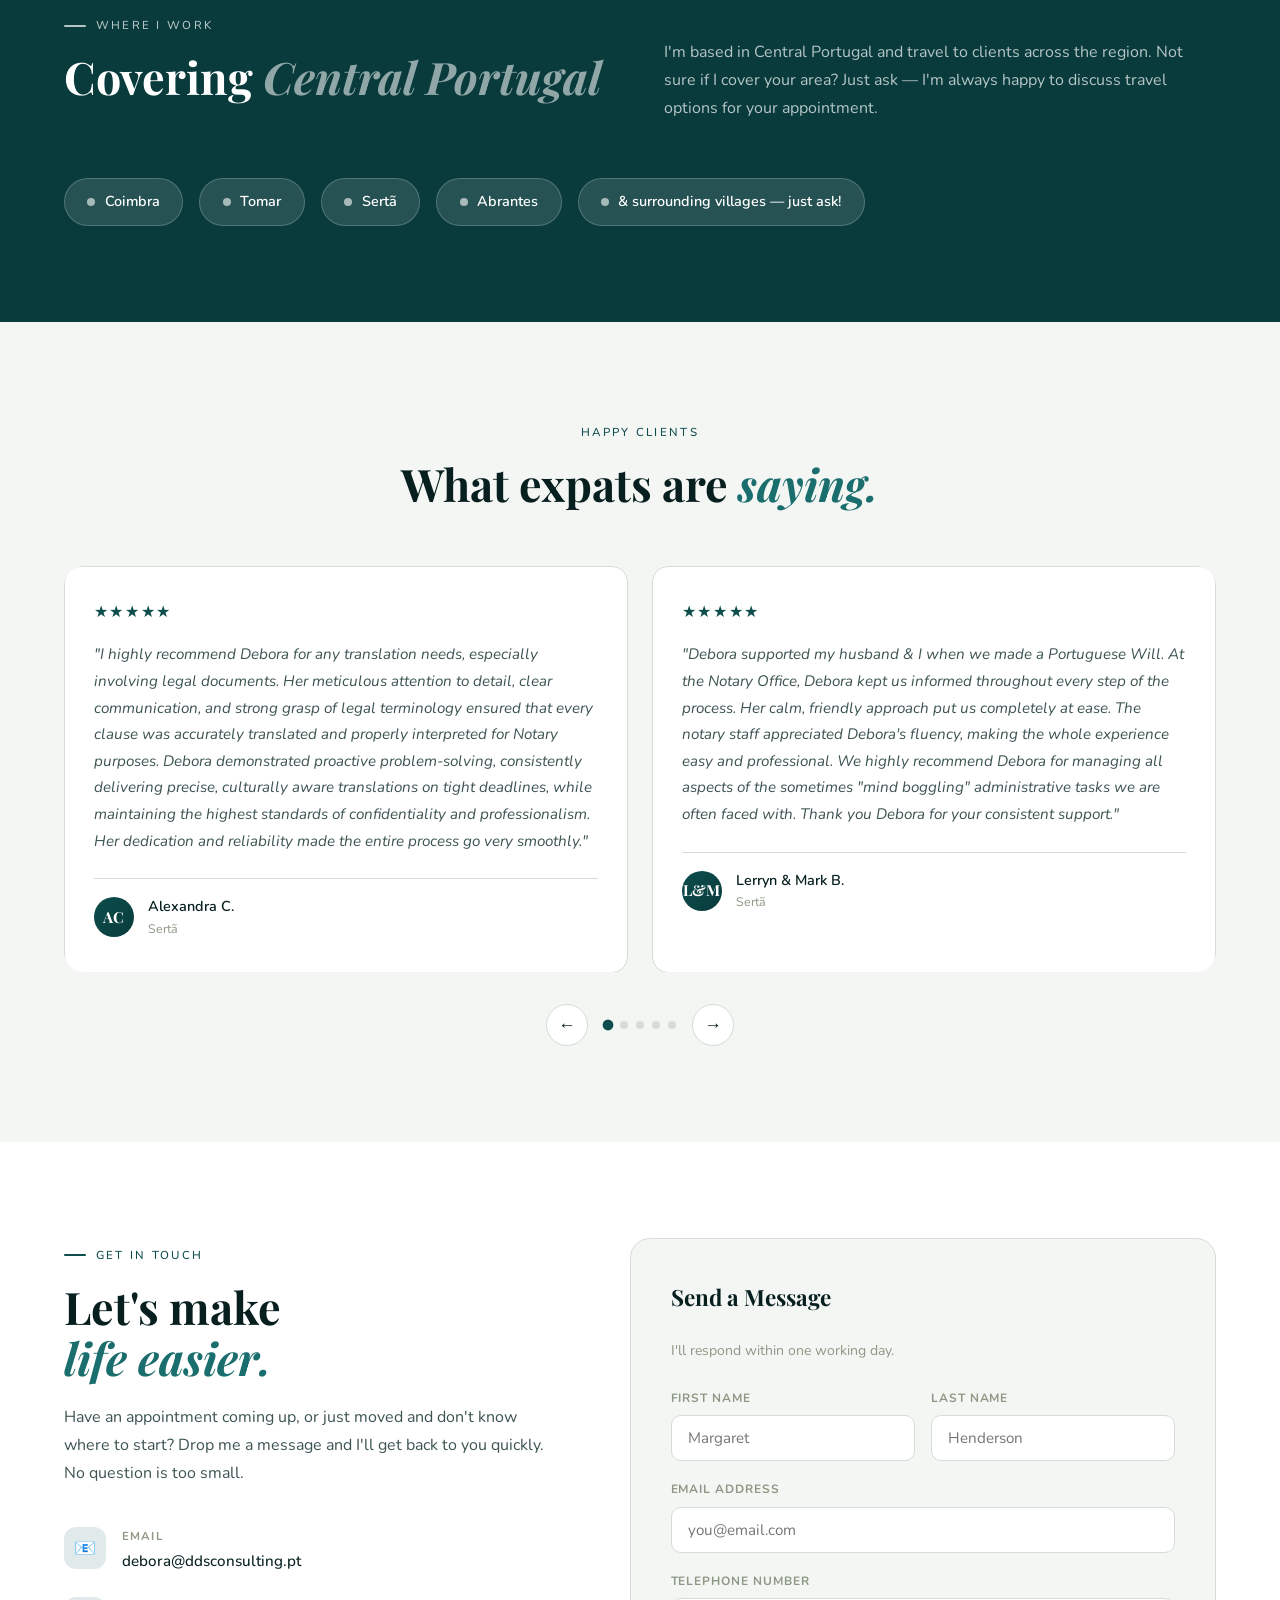
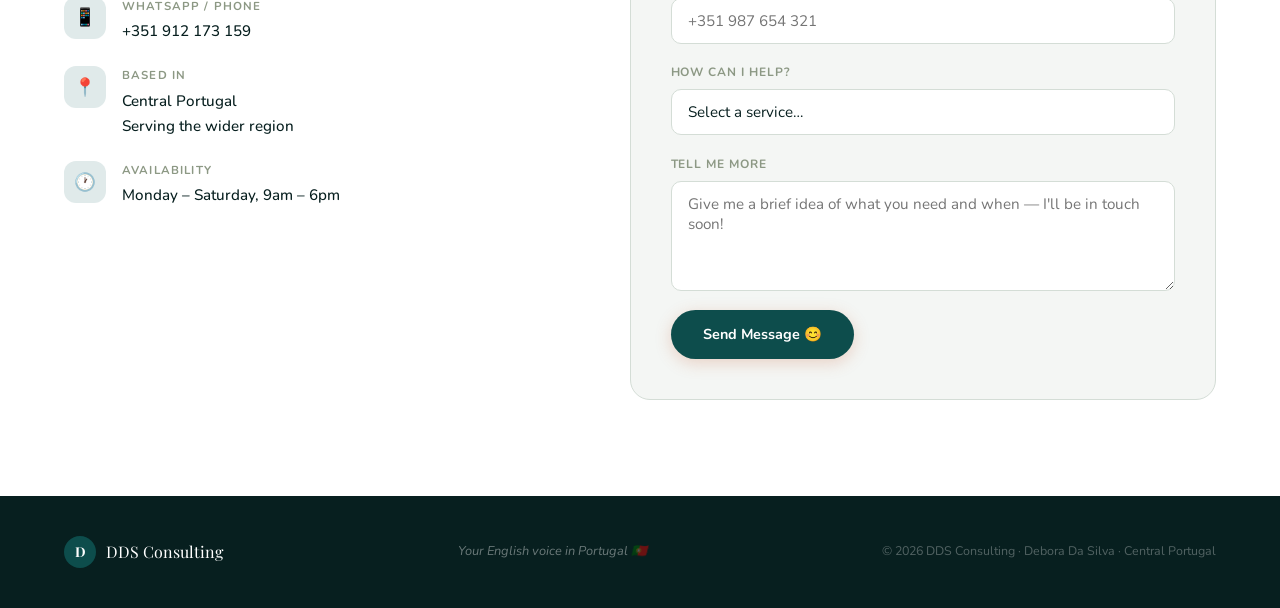
==== commit 62cc33da: "Add security headers and form honeypot" ====
--- a/index.html
+++ b/index.html
@@ -369,7 +369,7 @@
         </div>
       </div>
     </div>
-    <form class="contact-form reveal" name="contact" method="POST" netlify>
+    <form class="contact-form reveal" name="contact" method="POST" netlify data-netlify-honeypot="bot-field">
 	<input type="hidden" name="form-name" value="contact"/>
       <h3>Send a Message</h3>
       <p>I'll respond within one working day.</p>
@@ -408,6 +408,9 @@
         <label for="message">Tell Me More</label>
         <textarea id="message" name="message" placeholder="Give me a brief idea of what you need and when — I'll be in touch soon!"></textarea>
       </div>
+		<p class="hidden-field">
+		  <label>Don't fill this out: <input name="bot-field"></label>	
+		</p>
       <button type="submit" class="form-submit">Send Message 😊</button>
     </form>
   </div>
--- a/styles.css
+++ b/styles.css
@@ -336,7 +336,7 @@
       color: var(--ink);
       margin-bottom: 1.2rem;
     }
-    .section-title em { font-style: italic; color: rgba(255,255,255,.5); }
+    .section-title em { font-style: italic; color: var(--terra-lt); }
 
     .section-body {
       font-size: 1rem;
@@ -944,4 +944,8 @@
   border-radius: 50%;
   display: inline-block;
   flex-shrink: 0;
-}+}
+
+#areas .section-title em { color: rgba(255,255,255,.55); }
+
+.hidden-field { display: none; }
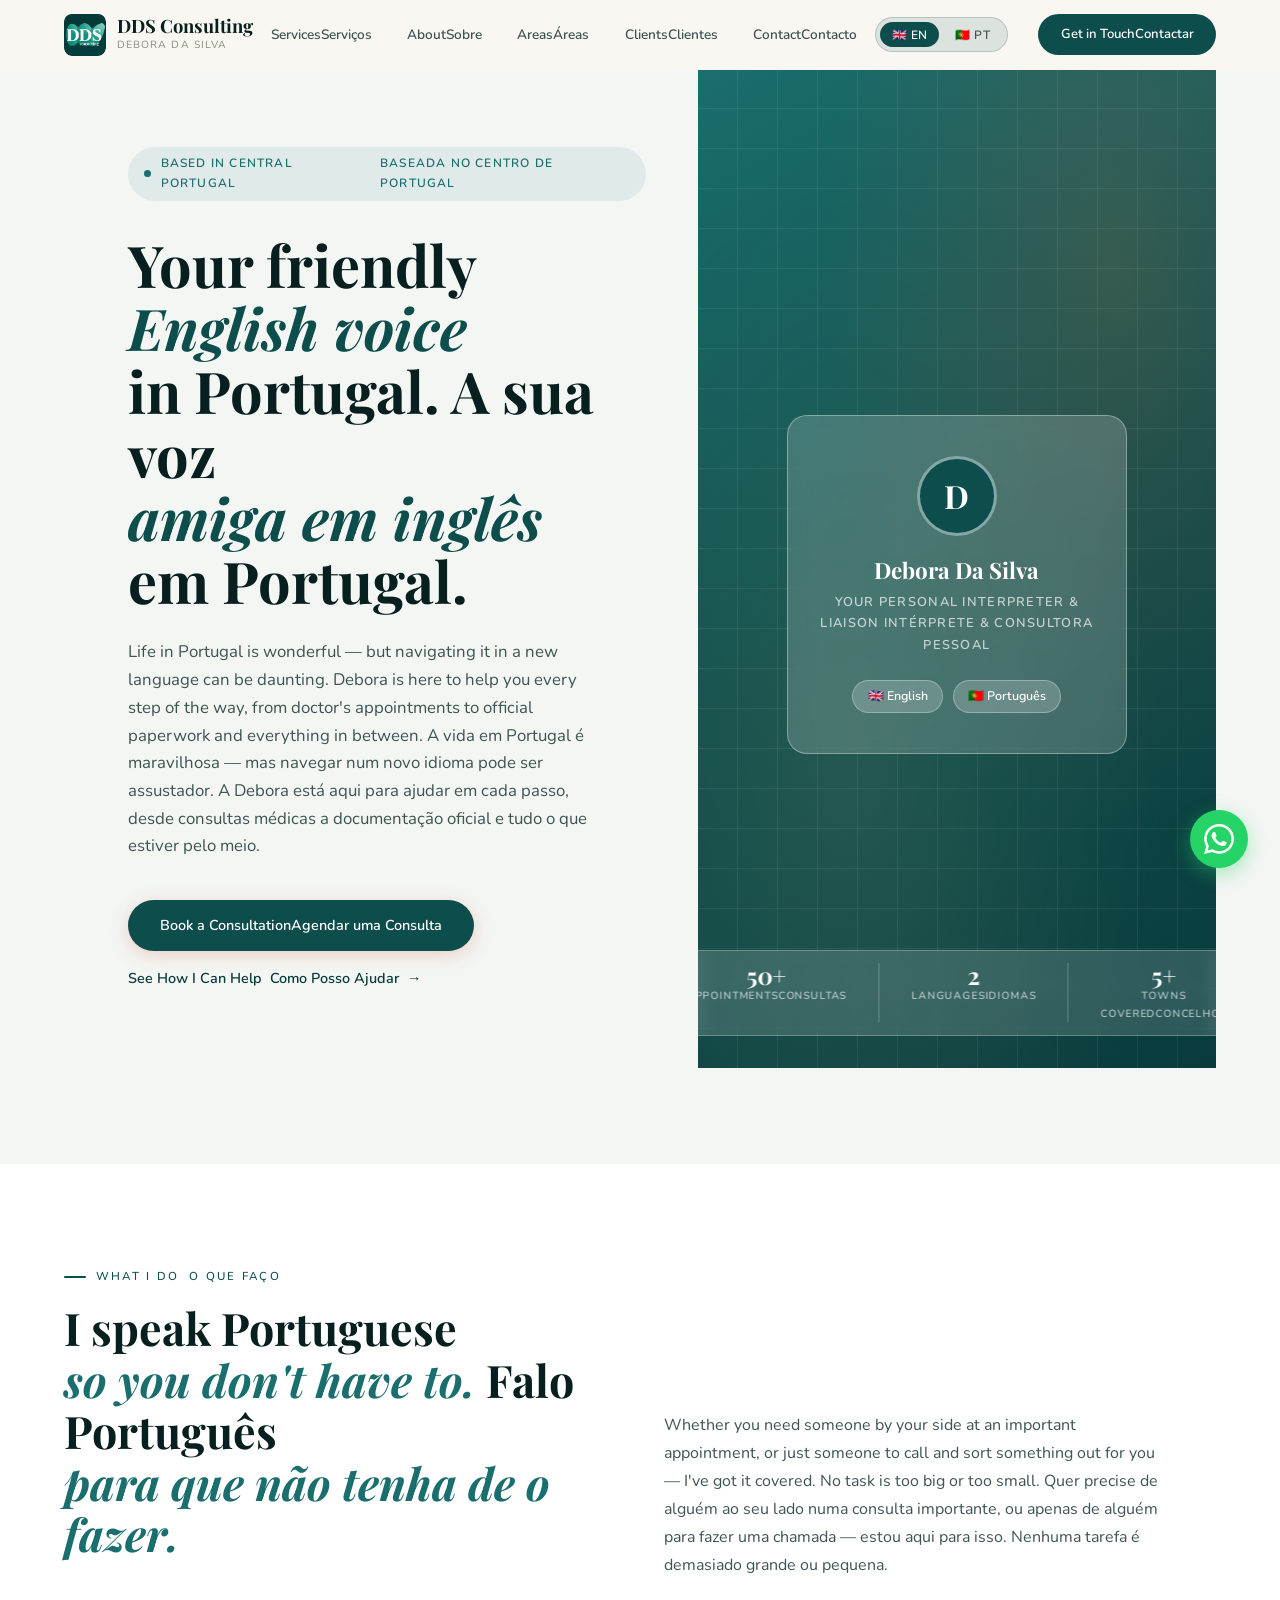
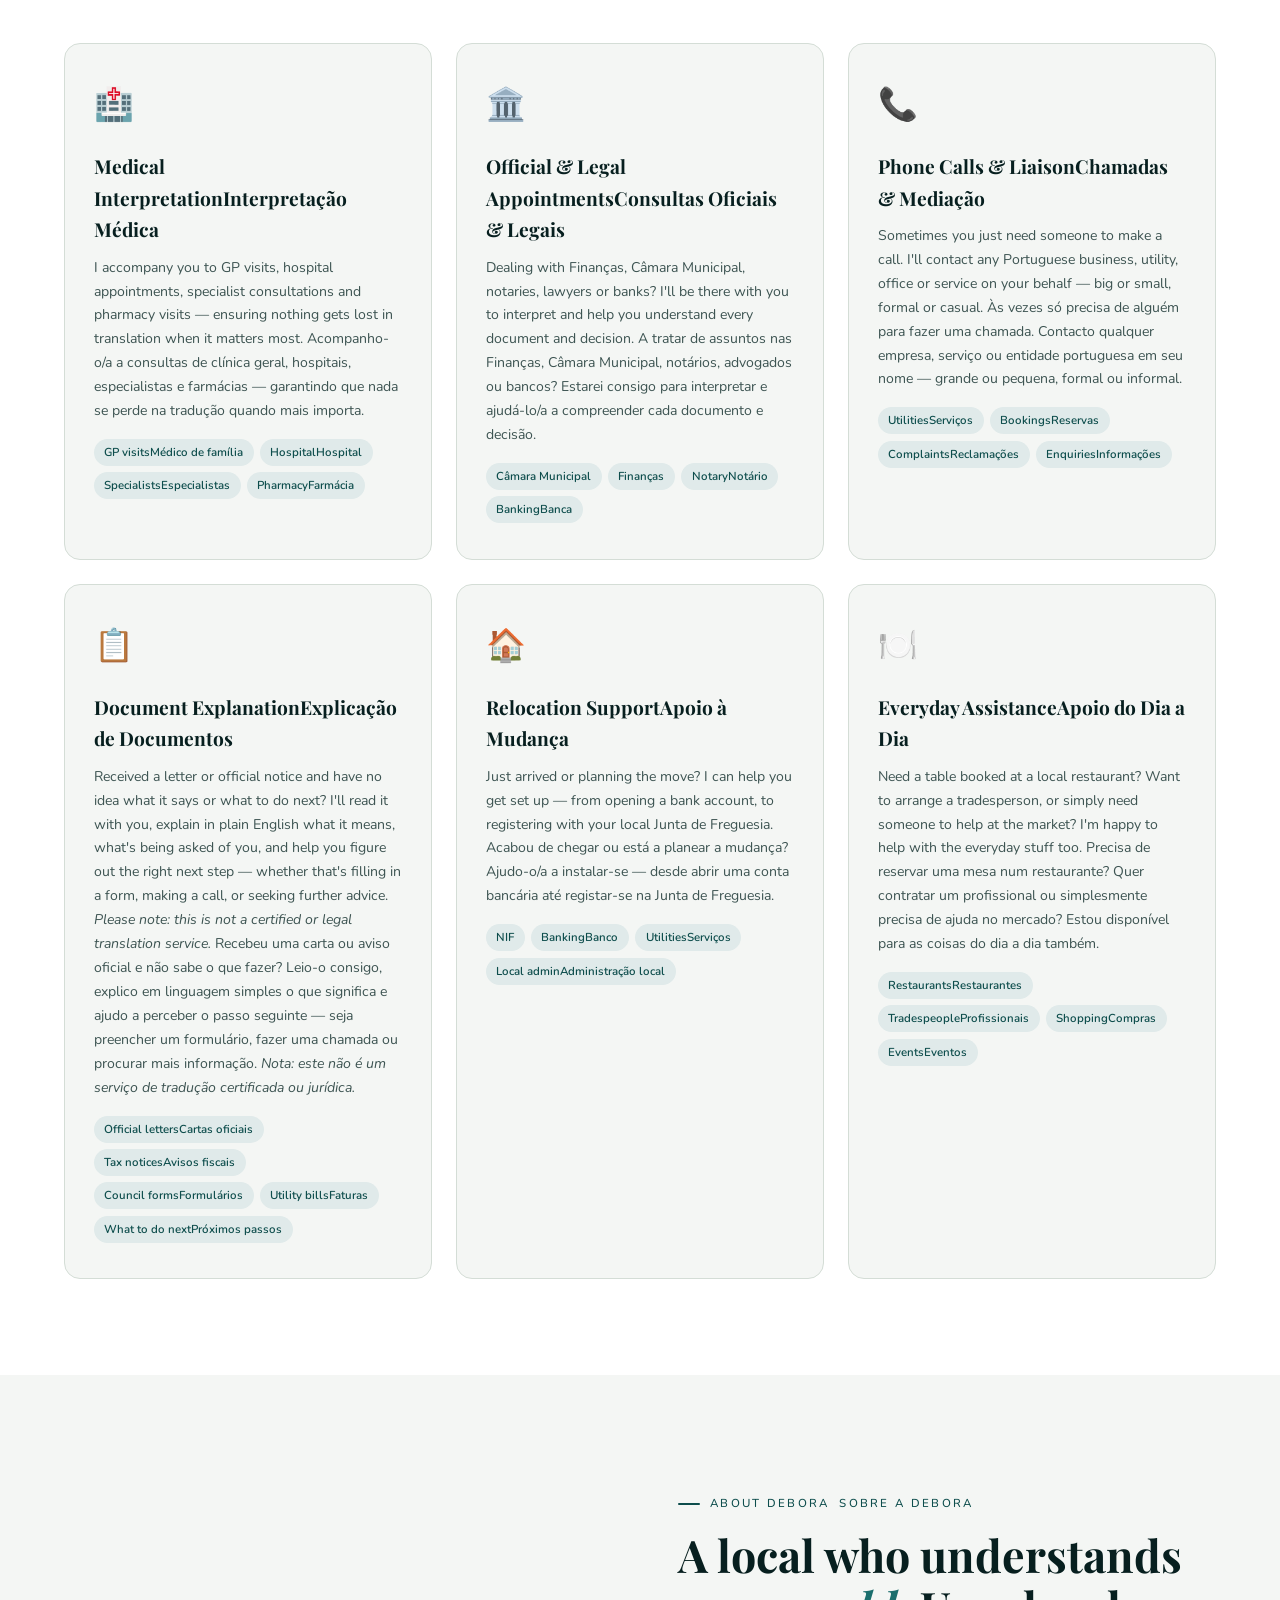
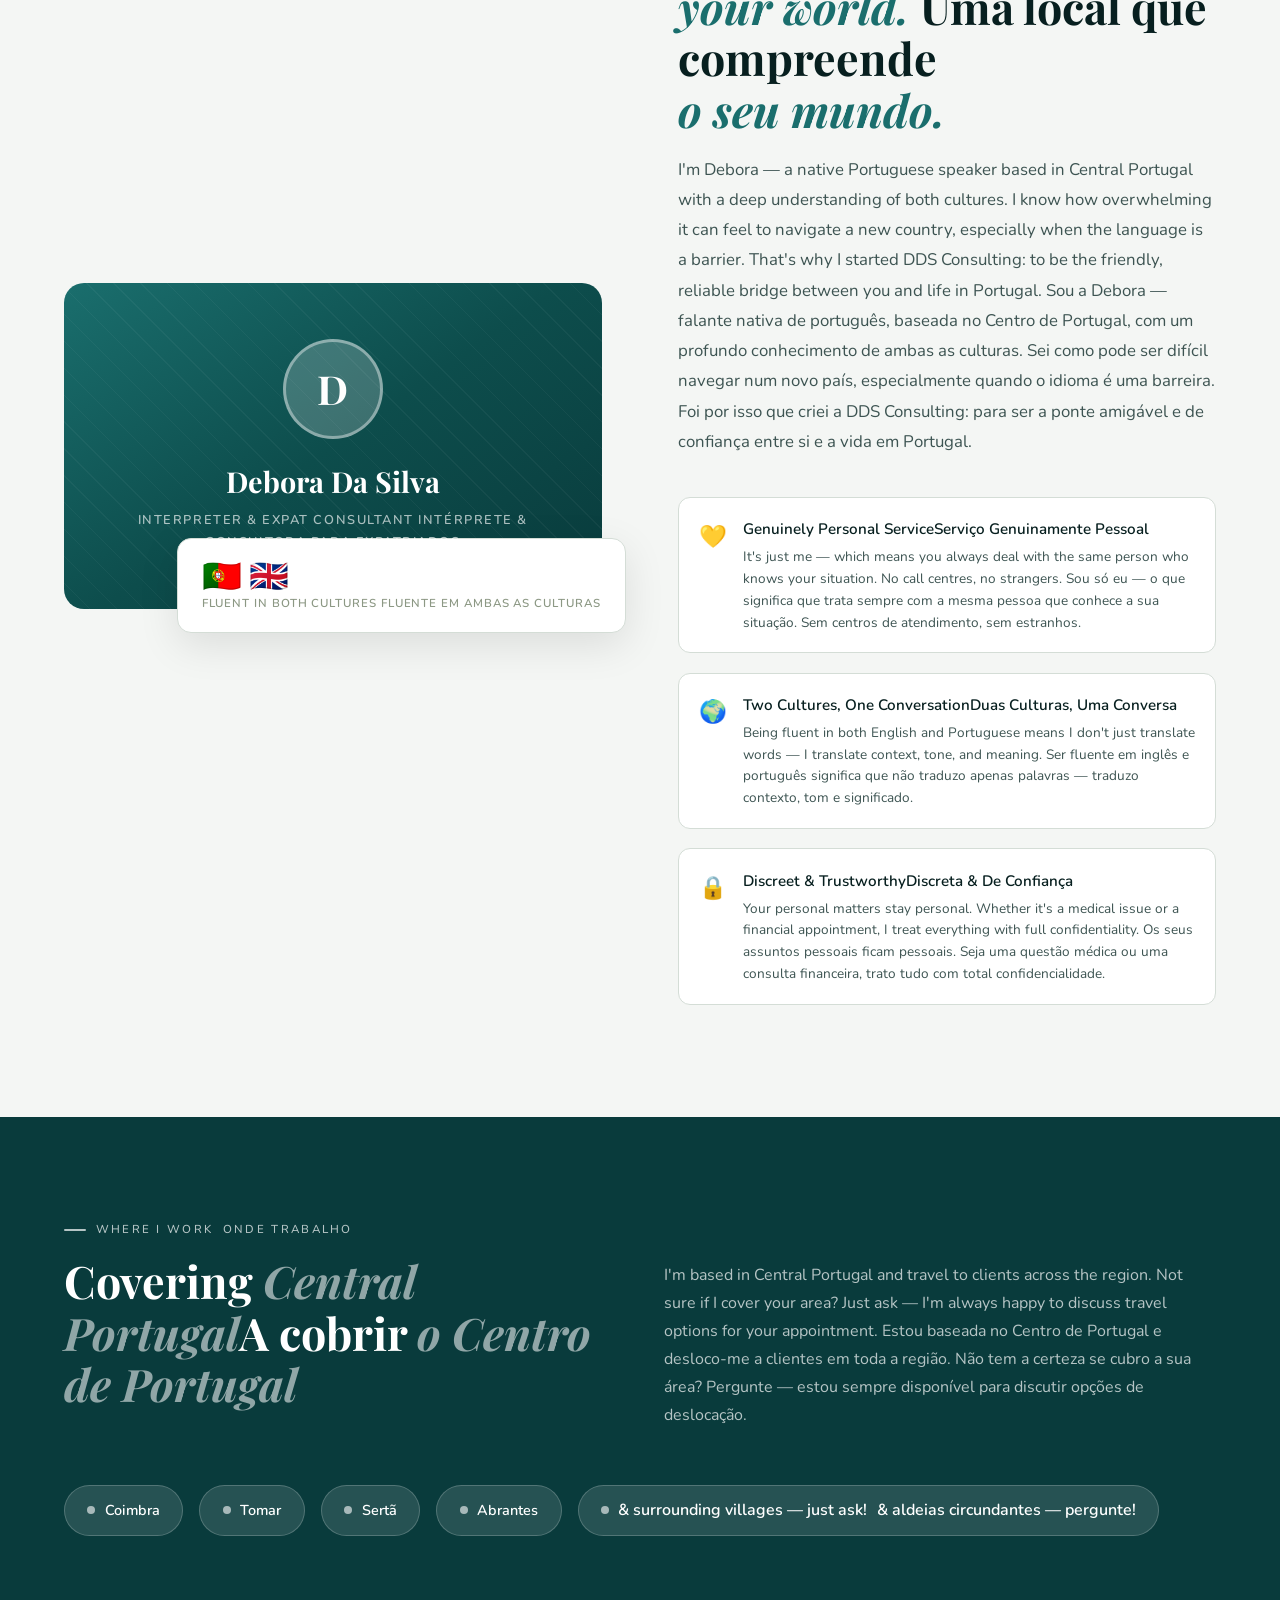
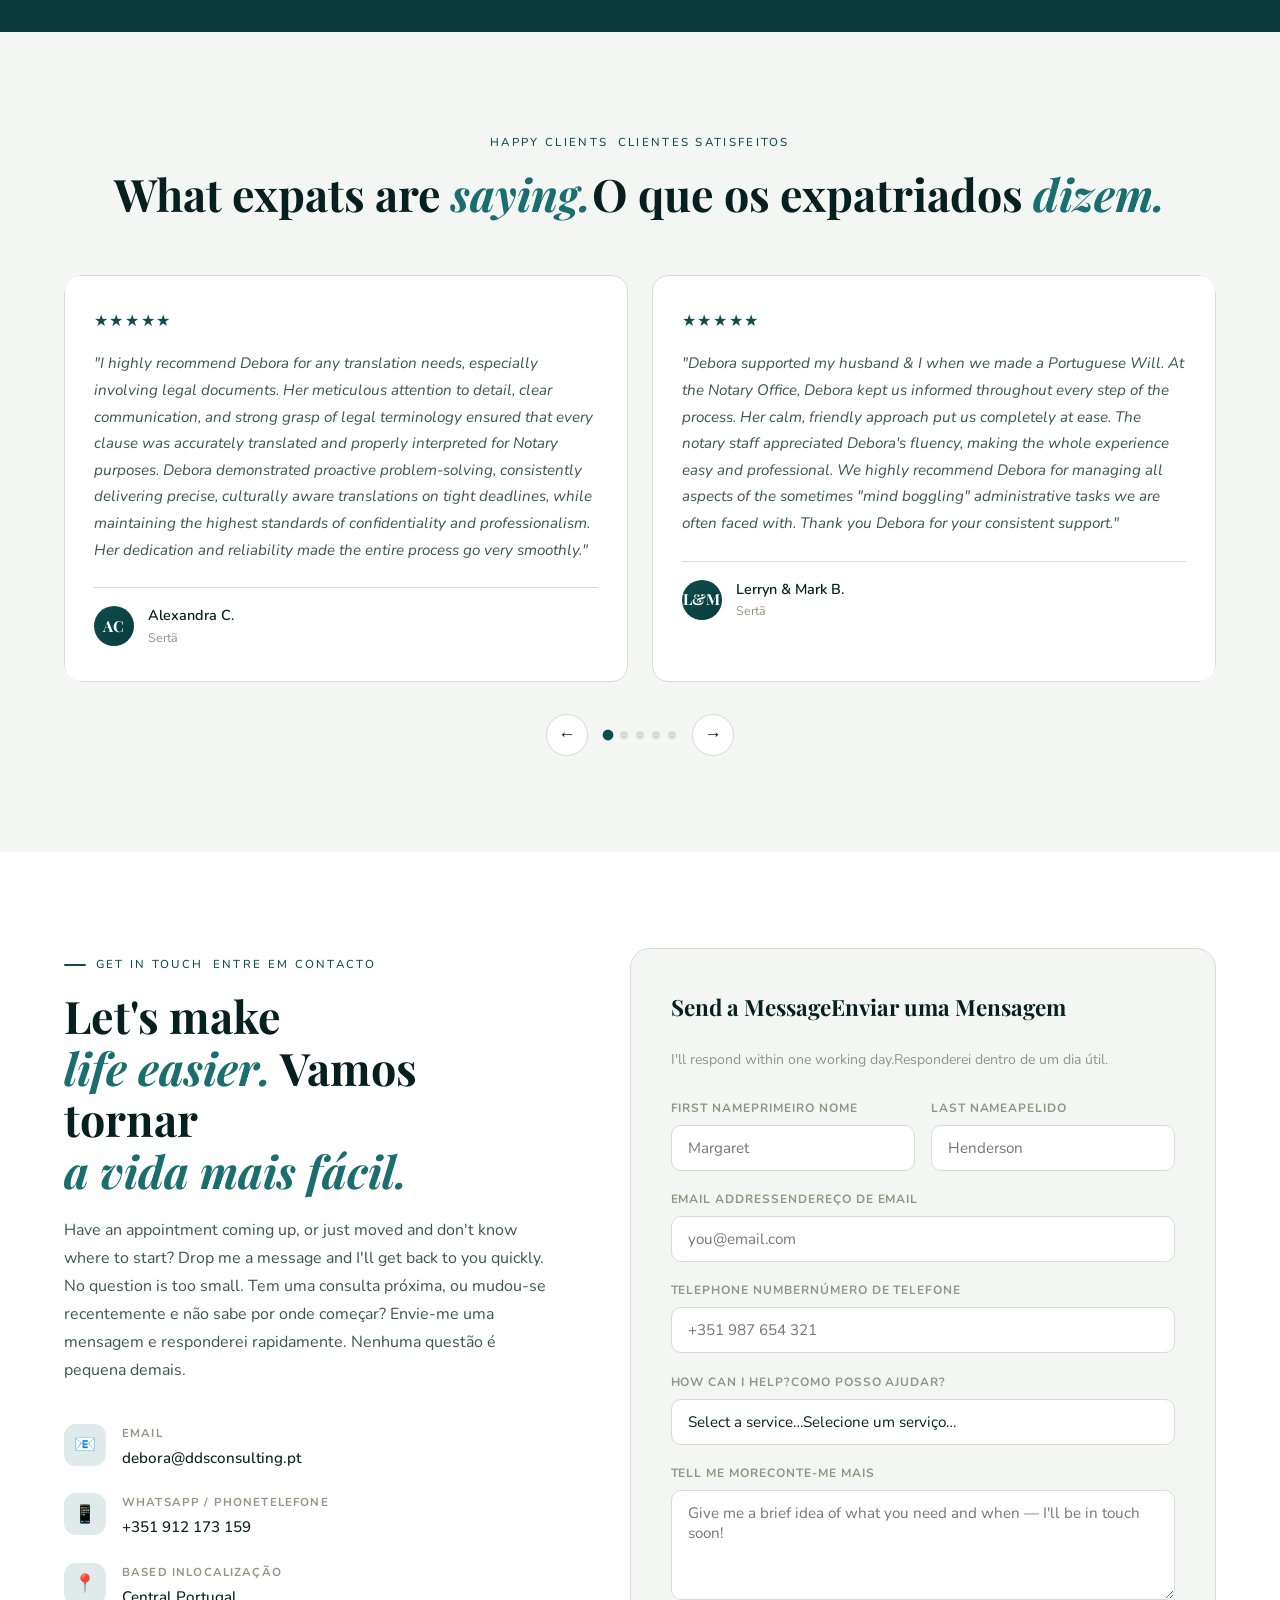
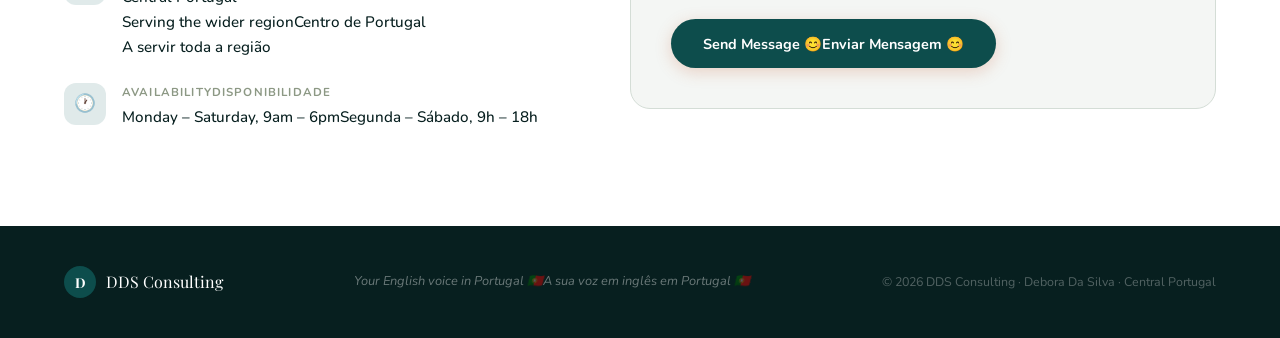
==== commit 392d4270: "Trigger Netlify build" ====
--- a/index.html
+++ b/index.html
@@ -1,5 +1,5 @@
 <!DOCTYPE html>
-<html lang="en">
+<html lang="en" id="html-root">
 <head>
   <meta charset="UTF-8"/>
   <meta name="viewport" content="width=device-width, initial-scale=1.0"/>
@@ -11,30 +11,67 @@
   <meta name="robots" content="index, follow"/>
   <meta name="geo.region" content="PT"/>
   <meta name="geo.placename" content="Sertã, Central Portugal"/>
-
-   <!-- Open Graph / Facebook / WhatsApp sharing -->
+  <!-- Open Graph / Facebook / WhatsApp sharing -->
   <meta property="og:type" content="website"/>
   <meta property="og:url" content="https://dds-consulting.pt"/>
   <meta property="og:title" content="DDS Consulting — Your English Voice in Portugal"/>
   <meta property="og:description" content="Need help navigating life in Portugal? Debora provides friendly English language support for expats and tourists in Sertã and Central Portugal — from medical appointments to official paperwork."/>
   <meta property="og:image" content="https://dds-consulting.pt/og-image.jpg"/>
   <meta property="og:locale" content="en_GB"/>
-
   <!-- Twitter/X sharing -->
   <meta name="twitter:card" content="summary_large_image"/>
   <meta name="twitter:title" content="DDS Consulting — Your English Voice in Portugal"/>
   <meta name="twitter:description" content="Friendly English language support for expats and tourists in Sertã and Central Portugal."/>
   <meta name="twitter:image" content="https://dds-consulting.pt/og-image.jpg"/>
-
   <!-- Canonical URL -->
   <link rel="canonical" href="https://dds-consulting.pt"/>
   <link rel="preconnect" href="https://fonts.googleapis.com">
   <link rel="preconnect" href="https://fonts.gstatic.com" crossorigin>
   <link href="https://fonts.googleapis.com/css2?family=Playfair+Display:ital,wght@0,400;0,700;1,400&family=Nunito:wght@300;400;500;600&display=swap" rel="stylesheet">
   <link rel="stylesheet" href="styles.css">
-  
   <!-- Google Search Console -->
   <meta name="google-site-verification" content="JJDs1xvYxXoWrPOrXPWV4-7FOUUJEZvUQoWNfXBrBas" />
+  <style>
+    /* Language Toggle */
+    .lang-toggle {
+      display: flex;
+      align-items: center;
+      gap: .3rem;
+      background: rgba(13,77,76,.12);
+      border: 1.5px solid rgba(13,77,76,.2);
+      border-radius: 50px;
+      padding: .25rem .3rem;
+      margin-right: .8rem;
+    }
+    .lang-btn {
+      font-family: 'Nunito', sans-serif;
+      font-size: .75rem;
+      font-weight: 600;
+      letter-spacing: .05em;
+      padding: .3rem .7rem;
+      border-radius: 50px;
+      border: none;
+      cursor: pointer;
+      background: transparent;
+      color: var(--ink-soft);
+      transition: background .2s, color .2s;
+    }
+    .lang-btn.active {
+      background: var(--terracotta);
+      color: #fff;
+    }
+    .lang-btn:hover:not(.active) { color: var(--terracotta); }
+
+    /* Hide/show language content */
+    [data-en], [data-pt] { display: none; }
+    html[lang="en"] [data-en] { display: revert; }
+    html[lang="pt"] [data-pt] { display: revert; }
+
+    /* Inline spans inside elements */
+    span[data-en], span[data-pt] { display: inline; }
+    html[lang="en"] span[data-en] { display: inline; }
+    html[lang="pt"] span[data-pt] { display: inline; }
+  </style>
 </head>
 <body>
 
@@ -48,13 +85,17 @@
     </div>
   </a>
   <ul class="nav-links">
-    <li><a href="#services">Services</a></li>
-    <li><a href="#about">About</a></li>
-    <li><a href="#areas">Areas</a></li>
-    <li><a href="#testimonials">Clients</a></li>
-    <li><a href="#contact">Contact</a></li>
+    <li><a href="#services"><span data-en>Services</span><span data-pt>Serviços</span></a></li>
+    <li><a href="#about"><span data-en>About</span><span data-pt>Sobre</span></a></li>
+    <li><a href="#areas"><span data-en>Areas</span><span data-pt>Áreas</span></a></li>
+    <li><a href="#testimonials"><span data-en>Clients</span><span data-pt>Clientes</span></a></li>
+    <li><a href="#contact"><span data-en>Contact</span><span data-pt>Contacto</span></a></li>
   </ul>
-  <a class="nav-cta" href="#contact">Get in Touch</a>
+  <div class="lang-toggle">
+    <button class="lang-btn active" id="btn-en" onclick="setLang('en')">🇬🇧 EN</button>
+    <button class="lang-btn" id="btn-pt" onclick="setLang('pt')">🇵🇹 PT</button>
+  </div>
+  <a class="nav-cta" href="#contact"><span data-en>Get in Touch</span><span data-pt>Contactar</span></a>
 </nav>
 
 <!-- HERO -->
@@ -62,45 +103,49 @@
   <div class="hero-left">
     <div class="hero-flag">
       <div class="hero-flag-dot"></div>
-      Based in Central Portugal
+      <span data-en>Based in Central Portugal</span>
+      <span data-pt>Baseada no Centro de Portugal</span>
     </div>
     <h1 class="hero-headline">
-      Your friendly<br>
-      <em>English voice</em><br>
-      in Portugal.
+      <span data-en>Your friendly<br><em>English voice</em><br>in Portugal.</span>
+      <span data-pt>A sua voz<br><em>amiga em inglês</em><br>em Portugal.</span>
     </h1>
     <p class="hero-sub">
-      Life in Portugal is wonderful — but navigating it in a new language can be daunting. Debora is here to help you every step of the way, from doctor's appointments to official paperwork and everything in between.
+      <span data-en>Life in Portugal is wonderful — but navigating it in a new language can be daunting. Debora is here to help you every step of the way, from doctor's appointments to official paperwork and everything in between.</span>
+      <span data-pt>A vida em Portugal é maravilhosa — mas navegar num novo idioma pode ser assustador. A Debora está aqui para ajudar em cada passo, desde consultas médicas a documentação oficial e tudo o que estiver pelo meio.</span>
     </p>
     <div class="hero-actions">
-      <a class="btn-primary" href="#contact">Book a Consultation</a>
-      <a class="btn-secondary" href="#services">See How I Can Help</a>
+      <a class="btn-primary" href="#contact"><span data-en>Book a Consultation</span><span data-pt>Agendar uma Consulta</span></a>
+      <a class="btn-secondary" href="#services"><span data-en>See How I Can Help</span><span data-pt>Como Posso Ajudar</span></a>
     </div>
   </div>
   <div class="hero-right">
     <div class="hero-card">
       <div class="hero-card-avatar">D</div>
       <div class="hero-card-name">Debora Da Silva</div>
-      <div class="hero-card-role">Your Personal Interpreter &amp; Liaison</div>
+      <div class="hero-card-role">
+        <span data-en>Your Personal Interpreter &amp; Liaison</span>
+        <span data-pt>Intérprete &amp; Consultora Pessoal</span>
+      </div>
       <div class="hero-card-langs">
         <div class="lang-tag">🇬🇧 English</div>
-        <div class="lang-tag">🇵🇹 Portuguese</div>
+        <div class="lang-tag">🇵🇹 Português</div>
       </div>
     </div>
     <div class="hero-stat-strip">
       <div class="hero-stat">
         <div class="hero-stat-num">50+</div>
-        <div class="hero-stat-label">Appointments</div>
+        <div class="hero-stat-label"><span data-en>Appointments</span><span data-pt>Consultas</span></div>
       </div>
       <div class="stat-divider"></div>
       <div class="hero-stat">
         <div class="hero-stat-num">2</div>
-        <div class="hero-stat-label">Languages</div>
+        <div class="hero-stat-label"><span data-en>Languages</span><span data-pt>Idiomas</span></div>
       </div>
       <div class="stat-divider"></div>
       <div class="hero-stat">
         <div class="hero-stat-num">5+</div>
-        <div class="hero-stat-label">Towns Covered</div>
+        <div class="hero-stat-label"><span data-en>Towns Covered</span><span data-pt>Concelhos</span></div>
       </div>
     </div>
   </div>
@@ -110,79 +155,101 @@
 <section id="services">
   <div class="services-intro">
     <div>
-      <p class="section-tag reveal">What I Do</p>
-      <h2 class="section-title reveal">I speak Portuguese<br><em>so you don't have to.</em></h2>
+      <p class="section-tag reveal"><span data-en>What I Do</span><span data-pt>O Que Faço</span></p>
+      <h2 class="section-title reveal">
+        <span data-en>I speak Portuguese<br><em>so you don't have to.</em></span>
+        <span data-pt>Falo Português<br><em>para que não tenha de o fazer.</em></span>
+      </h2>
     </div>
     <p class="section-body reveal">
-      Whether you need someone by your side at an important appointment, or just someone to call and sort something out for you — I've got it covered. No task is too big or too small.
+      <span data-en>Whether you need someone by your side at an important appointment, or just someone to call and sort something out for you — I've got it covered. No task is too big or too small.</span>
+      <span data-pt>Quer precise de alguém ao seu lado numa consulta importante, ou apenas de alguém para fazer uma chamada — estou aqui para isso. Nenhuma tarefa é demasiado grande ou pequena.</span>
     </p>
   </div>
   <div class="services-grid">
     <div class="service-card reveal">
       <span class="service-emoji">🏥</span>
-      <h3 class="service-name">Medical Interpretation</h3>
-      <p class="service-desc">I accompany you to GP visits, hospital appointments, specialist consultations and pharmacy visits — ensuring nothing gets lost in translation when it matters most.</p>
+      <h3 class="service-name"><span data-en>Medical Interpretation</span><span data-pt>Interpretação Médica</span></h3>
+      <p class="service-desc">
+        <span data-en>I accompany you to GP visits, hospital appointments, specialist consultations and pharmacy visits — ensuring nothing gets lost in translation when it matters most.</span>
+        <span data-pt>Acompanho-o/a a consultas de clínica geral, hospitais, especialistas e farmácias — garantindo que nada se perde na tradução quando mais importa.</span>
+      </p>
       <div class="service-examples">
-        <span class="example-tag">GP visits</span>
-        <span class="example-tag">Hospital</span>
-        <span class="example-tag">Specialists</span>
-        <span class="example-tag">Pharmacy</span>
+        <span class="example-tag"><span data-en>GP visits</span><span data-pt>Médico de família</span></span>
+        <span class="example-tag"><span data-en>Hospital</span><span data-pt>Hospital</span></span>
+        <span class="example-tag"><span data-en>Specialists</span><span data-pt>Especialistas</span></span>
+        <span class="example-tag"><span data-en>Pharmacy</span><span data-pt>Farmácia</span></span>
       </div>
     </div>
     <div class="service-card reveal">
       <span class="service-emoji">🏛️</span>
-      <h3 class="service-name">Official &amp; Legal Appointments</h3>
-      <p class="service-desc">Dealing with Finanças, Câmara Municipal, notaries, lawyers or banks? I'll be there with you to interpret and help you understand every document and decision.</p>
+      <h3 class="service-name"><span data-en>Official &amp; Legal Appointments</span><span data-pt>Consultas Oficiais &amp; Legais</span></h3>
+      <p class="service-desc">
+        <span data-en>Dealing with Finanças, Câmara Municipal, notaries, lawyers or banks? I'll be there with you to interpret and help you understand every document and decision.</span>
+        <span data-pt>A tratar de assuntos nas Finanças, Câmara Municipal, notários, advogados ou bancos? Estarei consigo para interpretar e ajudá-lo/a a compreender cada documento e decisão.</span>
+      </p>
       <div class="service-examples">
         <span class="example-tag">Câmara Municipal</span>
         <span class="example-tag">Finanças</span>
-        <span class="example-tag">Notary</span>
-        <span class="example-tag">Banking</span>
+        <span class="example-tag"><span data-en>Notary</span><span data-pt>Notário</span></span>
+        <span class="example-tag"><span data-en>Banking</span><span data-pt>Banca</span></span>
       </div>
     </div>
     <div class="service-card reveal">
       <span class="service-emoji">📞</span>
-      <h3 class="service-name">Phone Calls &amp; Liaison</h3>
-      <p class="service-desc">Sometimes you just need someone to make a call. I'll contact any Portuguese business, utility, office or service on your behalf — big or small, formal or casual.</p>
+      <h3 class="service-name"><span data-en>Phone Calls &amp; Liaison</span><span data-pt>Chamadas &amp; Mediação</span></h3>
+      <p class="service-desc">
+        <span data-en>Sometimes you just need someone to make a call. I'll contact any Portuguese business, utility, office or service on your behalf — big or small, formal or casual.</span>
+        <span data-pt>Às vezes só precisa de alguém para fazer uma chamada. Contacto qualquer empresa, serviço ou entidade portuguesa em seu nome — grande ou pequena, formal ou informal.</span>
+      </p>
       <div class="service-examples">
-        <span class="example-tag">Utilities</span>
-        <span class="example-tag">Bookings</span>
-        <span class="example-tag">Complaints</span>
-        <span class="example-tag">Enquiries</span>
+        <span class="example-tag"><span data-en>Utilities</span><span data-pt>Serviços</span></span>
+        <span class="example-tag"><span data-en>Bookings</span><span data-pt>Reservas</span></span>
+        <span class="example-tag"><span data-en>Complaints</span><span data-pt>Reclamações</span></span>
+        <span class="example-tag"><span data-en>Enquiries</span><span data-pt>Informações</span></span>
       </div>
     </div>
     <div class="service-card reveal">
       <span class="service-emoji">📋</span>
-      <h3 class="service-name">Document Explanation</h3>
-      <p class="service-desc">Received a letter or official notice and have no idea what it says or what to do next? I'll read it with you, explain in plain English what it means, what's being asked of you, and help you figure out the right next step — whether that's filling in a form, making a call, or seeking further advice. <em>Please note: this is not a certified or legal translation service.</em></p>
+      <h3 class="service-name"><span data-en>Document Explanation</span><span data-pt>Explicação de Documentos</span></h3>
+      <p class="service-desc">
+        <span data-en>Received a letter or official notice and have no idea what it says or what to do next? I'll read it with you, explain in plain English what it means, what's being asked of you, and help you figure out the right next step — whether that's filling in a form, making a call, or seeking further advice. <em>Please note: this is not a certified or legal translation service.</em></span>
+        <span data-pt>Recebeu uma carta ou aviso oficial e não sabe o que fazer? Leio-o consigo, explico em linguagem simples o que significa e ajudo a perceber o passo seguinte — seja preencher um formulário, fazer uma chamada ou procurar mais informação. <em>Nota: este não é um serviço de tradução certificada ou jurídica.</em></span>
+      </p>
       <div class="service-examples">
-        <span class="example-tag">Official letters</span>
-        <span class="example-tag">Tax notices</span>
-        <span class="example-tag">Council forms</span>
-        <span class="example-tag">Utility bills</span>
-        <span class="example-tag">What to do next</span>
+        <span class="example-tag"><span data-en>Official letters</span><span data-pt>Cartas oficiais</span></span>
+        <span class="example-tag"><span data-en>Tax notices</span><span data-pt>Avisos fiscais</span></span>
+        <span class="example-tag"><span data-en>Council forms</span><span data-pt>Formulários</span></span>
+        <span class="example-tag"><span data-en>Utility bills</span><span data-pt>Faturas</span></span>
+        <span class="example-tag"><span data-en>What to do next</span><span data-pt>Próximos passos</span></span>
       </div>
     </div>
     <div class="service-card reveal">
       <span class="service-emoji">🏠</span>
-      <h3 class="service-name">Relocation Support</h3>
-      <p class="service-desc">Just arrived or planning the move? I can help you get set up — from opening a bank account, to registering with your local Junta de Freguesia.</p>
+      <h3 class="service-name"><span data-en>Relocation Support</span><span data-pt>Apoio à Mudança</span></h3>
+      <p class="service-desc">
+        <span data-en>Just arrived or planning the move? I can help you get set up — from opening a bank account, to registering with your local Junta de Freguesia.</span>
+        <span data-pt>Acabou de chegar ou está a planear a mudança? Ajudo-o/a a instalar-se — desde abrir uma conta bancária até registar-se na Junta de Freguesia.</span>
+      </p>
       <div class="service-examples">
-        <span class="example-tag">NIF registration</span>
-        <span class="example-tag">Banking</span>
-        <span class="example-tag">Utilities</span>
-        <span class="example-tag">Local admin</span>
+        <span class="example-tag">NIF</span>
+        <span class="example-tag"><span data-en>Banking</span><span data-pt>Banco</span></span>
+        <span class="example-tag"><span data-en>Utilities</span><span data-pt>Serviços</span></span>
+        <span class="example-tag"><span data-en>Local admin</span><span data-pt>Administração local</span></span>
       </div>
     </div>
     <div class="service-card reveal">
       <span class="service-emoji">🍽️</span>
-      <h3 class="service-name">Everyday Assistance</h3>
-      <p class="service-desc">Need a table booked at a local restaurant? Want to arrange a tradesperson, or simply need someone to help at the market? I'm happy to help with the everyday stuff too.</p>
+      <h3 class="service-name"><span data-en>Everyday Assistance</span><span data-pt>Apoio do Dia a Dia</span></h3>
+      <p class="service-desc">
+        <span data-en>Need a table booked at a local restaurant? Want to arrange a tradesperson, or simply need someone to help at the market? I'm happy to help with the everyday stuff too.</span>
+        <span data-pt>Precisa de reservar uma mesa num restaurante? Quer contratar um profissional ou simplesmente precisa de ajuda no mercado? Estou disponível para as coisas do dia a dia também.</span>
+      </p>
       <div class="service-examples">
-        <span class="example-tag">Restaurants</span>
-        <span class="example-tag">Tradespeople</span>
-        <span class="example-tag">Shopping</span>
-        <span class="example-tag">Events</span>
+        <span class="example-tag"><span data-en>Restaurants</span><span data-pt>Restaurantes</span></span>
+        <span class="example-tag"><span data-en>Tradespeople</span><span data-pt>Profissionais</span></span>
+        <span class="example-tag"><span data-en>Shopping</span><span data-pt>Compras</span></span>
+        <span class="example-tag"><span data-en>Events</span><span data-pt>Eventos</span></span>
       </div>
     </div>
   </div>
@@ -194,39 +261,58 @@
     <div class="about-main-card">
       <div class="about-avatar">D</div>
       <div class="about-card-name">Debora Da Silva</div>
-      <div class="about-card-title">Interpreter &amp; Expat Consultant</div>
+      <div class="about-card-title">
+        <span data-en>Interpreter &amp; Expat Consultant</span>
+        <span data-pt>Intérprete &amp; Consultora para Expatriados</span>
+      </div>
     </div>
     <div class="about-float-card">
       <div class="about-float-num">🇵🇹 🇬🇧</div>
-      <div class="about-float-label">Fluent in both cultures</div>
+      <div class="about-float-label">
+        <span data-en>Fluent in both cultures</span>
+        <span data-pt>Fluente em ambas as culturas</span>
+      </div>
     </div>
   </div>
   <div class="about-content">
-    <p class="section-tag reveal">About Debora</p>
-    <h2 class="section-title reveal">A local who understands<br><em>your world.</em></h2>
+    <p class="section-tag reveal"><span data-en>About Debora</span><span data-pt>Sobre a Debora</span></p>
+    <h2 class="section-title reveal">
+      <span data-en>A local who understands<br><em>your world.</em></span>
+      <span data-pt>Uma local que compreende<br><em>o seu mundo.</em></span>
+    </h2>
     <p class="about-intro reveal">
-      I'm Debora — a native Portuguese speaker based in Central Portugal with a deep understanding of both cultures. I know how overwhelming it can feel to navigate a new country, especially when the language is a barrier. That's why I started DDS Consulting: to be the friendly, reliable bridge between you and life in Portugal.
+      <span data-en>I'm Debora — a native Portuguese speaker based in Central Portugal with a deep understanding of both cultures. I know how overwhelming it can feel to navigate a new country, especially when the language is a barrier. That's why I started DDS Consulting: to be the friendly, reliable bridge between you and life in Portugal.</span>
+      <span data-pt>Sou a Debora — falante nativa de português, baseada no Centro de Portugal, com um profundo conhecimento de ambas as culturas. Sei como pode ser difícil navegar num novo país, especialmente quando o idioma é uma barreira. Foi por isso que criei a DDS Consulting: para ser a ponte amigável e de confiança entre si e a vida em Portugal.</span>
     </p>
     <div class="about-pillars">
       <div class="pillar reveal">
         <div class="pillar-icon">💛</div>
         <div class="pillar-text">
-          <strong>Genuinely Personal Service</strong>
-          <p>It's just me — which means you always deal with the same person who knows your situation. No call centres, no strangers.</p>
+          <strong><span data-en>Genuinely Personal Service</span><span data-pt>Serviço Genuinamente Pessoal</span></strong>
+          <p>
+            <span data-en>It's just me — which means you always deal with the same person who knows your situation. No call centres, no strangers.</span>
+            <span data-pt>Sou só eu — o que significa que trata sempre com a mesma pessoa que conhece a sua situação. Sem centros de atendimento, sem estranhos.</span>
+          </p>
         </div>
       </div>
       <div class="pillar reveal">
         <div class="pillar-icon">🌍</div>
         <div class="pillar-text">
-          <strong>Two Cultures, One Conversation</strong>
-          <p>Being fluent in both English and Portuguese means I don't just translate words — I translate context, tone, and meaning.</p>
+          <strong><span data-en>Two Cultures, One Conversation</span><span data-pt>Duas Culturas, Uma Conversa</span></strong>
+          <p>
+            <span data-en>Being fluent in both English and Portuguese means I don't just translate words — I translate context, tone, and meaning.</span>
+            <span data-pt>Ser fluente em inglês e português significa que não traduzo apenas palavras — traduzo contexto, tom e significado.</span>
+          </p>
         </div>
       </div>
       <div class="pillar reveal">
         <div class="pillar-icon">🔒</div>
         <div class="pillar-text">
-          <strong>Discreet &amp; Trustworthy</strong>
-          <p>Your personal matters stay personal. Whether it's a medical issue or a financial appointment, I treat everything with full confidentiality.</p>
+          <strong><span data-en>Discreet &amp; Trustworthy</span><span data-pt>Discreta &amp; De Confiança</span></strong>
+          <p>
+            <span data-en>Your personal matters stay personal. Whether it's a medical issue or a financial appointment, I treat everything with full confidentiality.</span>
+            <span data-pt>Os seus assuntos pessoais ficam pessoais. Seja uma questão médica ou uma consulta financeira, trato tudo com total confidencialidade.</span>
+          </p>
         </div>
       </div>
     </div>
@@ -237,11 +323,12 @@
 <section id="areas">
   <div class="areas-header">
     <div>
-      <p class="section-tag reveal">Where I Work</p>
-      <h2 class="section-title reveal">Covering <em>Central Portugal</em></h2>
+      <p class="section-tag reveal"><span data-en>Where I Work</span><span data-pt>Onde Trabalho</span></p>
+      <h2 class="section-title reveal"><span data-en>Covering <em>Central Portugal</em></span><span data-pt>A cobrir <em>o Centro de Portugal</em></span></h2>
     </div>
     <p class="section-body reveal">
-      I'm based in Central Portugal and travel to clients across the region. Not sure if I cover your area? Just ask — I'm always happy to discuss travel options for your appointment.
+      <span data-en>I'm based in Central Portugal and travel to clients across the region. Not sure if I cover your area? Just ask — I'm always happy to discuss travel options for your appointment.</span>
+      <span data-pt>Estou baseada no Centro de Portugal e desloco-me a clientes em toda a região. Não tem a certeza se cubro a sua área? Pergunte — estou sempre disponível para discutir opções de deslocação.</span>
     </p>
   </div>
   <div class="areas-grid">
@@ -249,19 +336,18 @@
     <div class="area-chip reveal"><span class="area-pin"></span> Tomar</div>
     <div class="area-chip reveal"><span class="area-pin"></span> Sertã</div>
     <div class="area-chip reveal"><span class="area-pin"></span> Abrantes</div>
-    <div class="area-chip reveal"><span class="area-pin"></span> &amp; surrounding villages — just ask!</div>
+    <div class="area-chip reveal"><span class="area-pin"></span> <span data-en>&amp; surrounding villages — just ask!</span><span data-pt>&amp; aldeias circundantes — pergunte!</span></div>
   </div>
 </section>
 
 <!-- TESTIMONIALS -->
 <section id="testimonials">
   <div class="testi-header">
-    <p class="section-tag">Happy Clients</p>
-    <h2 class="section-title">What expats are <em>saying.</em></h2>
+    <p class="section-tag"><span data-en>Happy Clients</span><span data-pt>Clientes Satisfeitos</span></p>
+    <h2 class="section-title"><span data-en>What expats are <em>saying.</em></span><span data-pt>O que os expatriados <em>dizem.</em></span></h2>
   </div>
   <div class="testi-carousel-wrap">
     <div class="testi-carousel" id="testiCarousel">
-      <!-- Track holds two sets of cards for seamless looping -->
       <div class="testi-track" id="testiTrack">
         <div class="testi-card">
           <div class="testi-stars">★★★★★</div>
@@ -320,7 +406,6 @@
         </div>
       </div>
     </div>
-    <!-- Prev / Next controls -->
     <div class="testi-controls">
       <button class="testi-btn" id="testiPrev" aria-label="Previous">&#8592;</button>
       <div class="testi-dots" id="testiDots"></div>
@@ -333,10 +418,14 @@
 <section id="contact">
   <div class="contact-wrap">
     <div class="contact-info">
-      <p class="section-tag reveal">Get in Touch</p>
-      <h2 class="section-title reveal">Let's make<br><em>life easier.</em></h2>
+      <p class="section-tag reveal"><span data-en>Get in Touch</span><span data-pt>Entre em Contacto</span></p>
+      <h2 class="section-title reveal">
+        <span data-en>Let's make<br><em>life easier.</em></span>
+        <span data-pt>Vamos tornar<br><em>a vida mais fácil.</em></span>
+      </h2>
       <p class="section-body reveal">
-        Have an appointment coming up, or just moved and don't know where to start? Drop me a message and I'll get back to you quickly. No question is too small.
+        <span data-en>Have an appointment coming up, or just moved and don't know where to start? Drop me a message and I'll get back to you quickly. No question is too small.</span>
+        <span data-pt>Tem uma consulta próxima, ou mudou-se recentemente e não sabe por onde começar? Envie-me uma mensagem e responderei rapidamente. Nenhuma questão é pequena demais.</span>
       </p>
       <div class="contact-items">
         <div class="contact-item reveal">
@@ -349,69 +438,69 @@
         <div class="contact-item reveal">
           <div class="contact-item-icon">📱</div>
           <div>
-            <div class="contact-item-label">WhatsApp / Phone</div>
+            <div class="contact-item-label">WhatsApp / <span data-en>Phone</span><span data-pt>Telefone</span></div>
             <div class="contact-item-value">+351 912 173 159</div>
           </div>
         </div>
         <div class="contact-item reveal">
           <div class="contact-item-icon">📍</div>
           <div>
-            <div class="contact-item-label">Based In</div>
-            <div class="contact-item-value">Central Portugal<br>Serving the wider region</div>
+            <div class="contact-item-label"><span data-en>Based In</span><span data-pt>Localização</span></div>
+            <div class="contact-item-value"><span data-en>Central Portugal<br>Serving the wider region</span><span data-pt>Centro de Portugal<br>A servir toda a região</span></div>
           </div>
         </div>
         <div class="contact-item reveal">
           <div class="contact-item-icon">🕐</div>
           <div>
-            <div class="contact-item-label">Availability</div>
-            <div class="contact-item-value">Monday – Saturday, 9am – 6pm</div>
+            <div class="contact-item-label"><span data-en>Availability</span><span data-pt>Disponibilidade</span></div>
+            <div class="contact-item-value"><span data-en>Monday – Saturday, 9am – 6pm</span><span data-pt>Segunda – Sábado, 9h – 18h</span></div>
           </div>
         </div>
       </div>
     </div>
     <form class="contact-form reveal" name="contact" method="POST" netlify data-netlify-honeypot="bot-field">
-	<input type="hidden" name="form-name" value="contact"/>
-      <h3>Send a Message</h3>
-      <p>I'll respond within one working day.</p>
+      <input type="hidden" name="form-name" value="contact"/>
+      <h3><span data-en>Send a Message</span><span data-pt>Enviar uma Mensagem</span></h3>
+      <p><span data-en>I'll respond within one working day.</span><span data-pt>Responderei dentro de um dia útil.</span></p>
       <div class="form-row">
         <div class="form-group">
-          <label for="fname">First Name</label>
+          <label for="fname"><span data-en>First Name</span><span data-pt>Primeiro Nome</span></label>
           <input type="text" id="fname" name="first-name" placeholder="Margaret"/>
         </div>
         <div class="form-group">
-          <label for="lname">Last Name</label>
+          <label for="lname"><span data-en>Last Name</span><span data-pt>Apelido</span></label>
           <input type="text" id="lname" name="last-name" placeholder="Henderson"/>
         </div>
       </div>
       <div class="form-group">
-        <label for="email">Email Address</label>
+        <label for="email"><span data-en>Email Address</span><span data-pt>Endereço de Email</span></label>
         <input type="email" id="email" name="email" placeholder="you@email.com"/>
       </div>
-	  <div class="form-group">
-	    <label for="telephone">Telephone Number</label>
-	    <input type="tel" id="telephone" name="telephone" placeholder="+351 987 654 321"/>
-	  </div>
       <div class="form-group">
-        <label for="service">How Can I Help?</label>
+        <label for="telephone"><span data-en>Telephone Number</span><span data-pt>Número de Telefone</span></label>
+        <input type="tel" id="telephone" name="telephone" placeholder="+351 987 654 321"/>
+      </div>
+      <div class="form-group">
+        <label for="service"><span data-en>How Can I Help?</span><span data-pt>Como Posso Ajudar?</span></label>
         <select id="service" name="service">
-          <option value="" disabled selected>Select a service…</option>
-          <option>Medical Appointment</option>
-          <option>Official / Legal Appointment</option>
-          <option>Phone Call / Liaison</option>
-          <option>Document Translation</option>
-          <option>Relocation Support</option>
-          <option>Everyday Assistance</option>
-          <option>Something Else</option>
+          <option value="" disabled selected><span data-en>Select a service…</span><span data-pt>Selecione um serviço…</span></option>
+          <option><span data-en>Medical Appointment</span><span data-pt>Consulta Médica</span></option>
+          <option><span data-en>Official / Legal Appointment</span><span data-pt>Consulta Oficial / Legal</span></option>
+          <option><span data-en>Phone Call / Liaison</span><span data-pt>Chamada Telefónica / Mediação</span></option>
+          <option><span data-en>Document Translation</span><span data-pt>Explicação de Documentos</span></option>
+          <option><span data-en>Relocation Support</span><span data-pt>Apoio à Mudança</span></option>
+          <option><span data-en>Everyday Assistance</span><span data-pt>Apoio do Dia a Dia</span></option>
+          <option><span data-en>Something Else</span><span data-pt>Outro</span></option>
         </select>
       </div>
       <div class="form-group">
-        <label for="message">Tell Me More</label>
+        <label for="message"><span data-en>Tell Me More</span><span data-pt>Conte-me Mais</span></label>
         <textarea id="message" name="message" placeholder="Give me a brief idea of what you need and when — I'll be in touch soon!"></textarea>
       </div>
-		<p class="hidden-field">
-		  <label>Don't fill this out: <input name="bot-field"></label>	
-		</p>
-      <button type="submit" class="form-submit">Send Message 😊</button>
+      <p class="hidden-field">
+        <label>Don't fill this out: <input name="bot-field"></label>
+      </p>
+      <button type="submit" class="form-submit"><span data-en>Send Message 😊</span><span data-pt>Enviar Mensagem 😊</span></button>
     </form>
   </div>
 </section>
@@ -422,11 +511,26 @@
     <div class="footer-logo-mark">D</div>
     <div class="footer-logo-text">DDS Consulting</div>
   </div>
-  <div class="footer-tagline">Your English voice in Portugal 🇵🇹</div>
+  <div class="footer-tagline"><span data-en>Your English voice in Portugal 🇵🇹</span><span data-pt>A sua voz em inglês em Portugal 🇵🇹</span></div>
   <div class="footer-copy">© 2026 DDS Consulting · Debora Da Silva · Central Portugal</div>
 </footer>
 
 <script src="scripts.js"></script>
+
+<!-- Language Toggle Script -->
+<script>
+  function setLang(lang) {
+    document.getElementById('html-root').lang = lang;
+    document.getElementById('btn-en').classList.toggle('active', lang === 'en');
+    document.getElementById('btn-pt').classList.toggle('active', lang === 'pt');
+    localStorage.setItem('dds-lang', lang);
+  }
+
+  // On load, restore saved preference
+  const savedLang = localStorage.getItem('dds-lang') || 'en';
+  setLang(savedLang);
+</script>
+
 <!-- WhatsApp Floating Button -->
 <a href="https://wa.me/351912173159" target="_blank" rel="noopener noreferrer" class="whatsapp-float" aria-label="Chat with Debora on WhatsApp">
   <svg xmlns="http://www.w3.org/2000/svg" viewBox="0 0 24 24" fill="white" width="30px" height="30px">
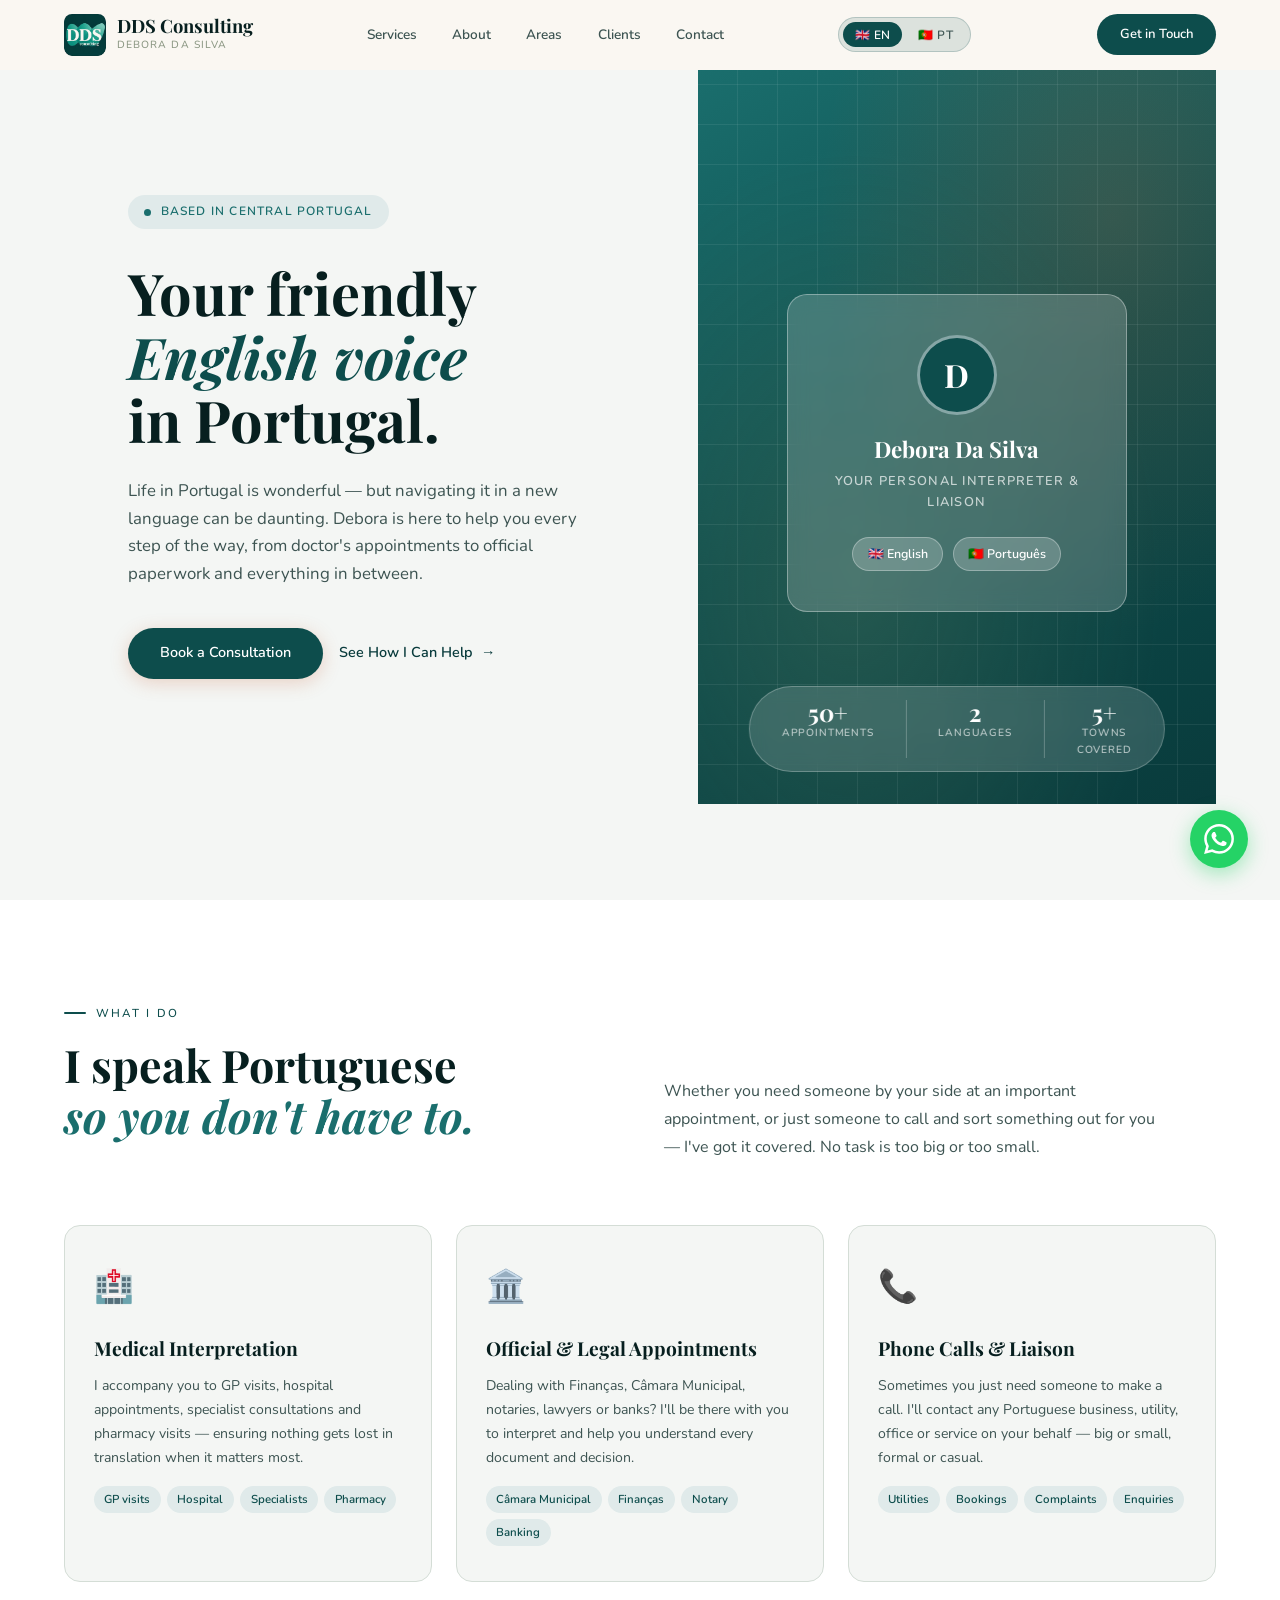
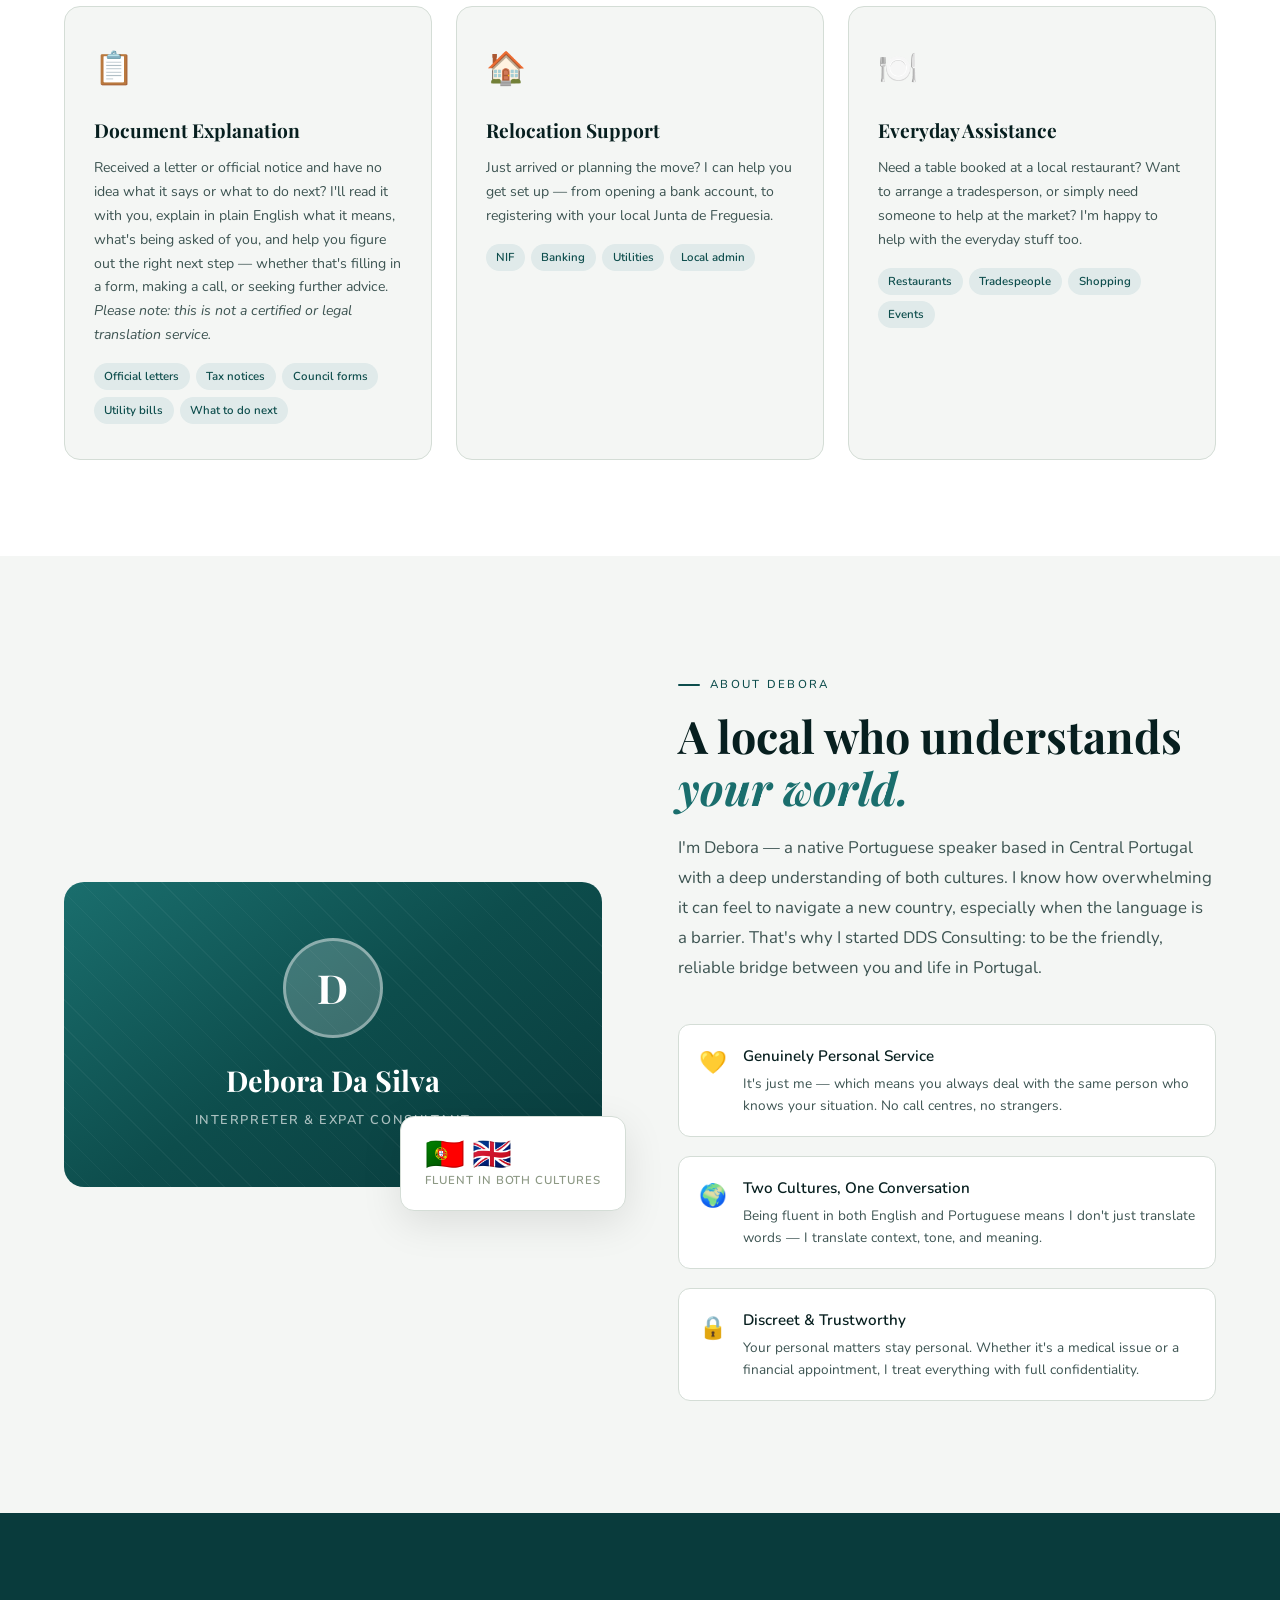
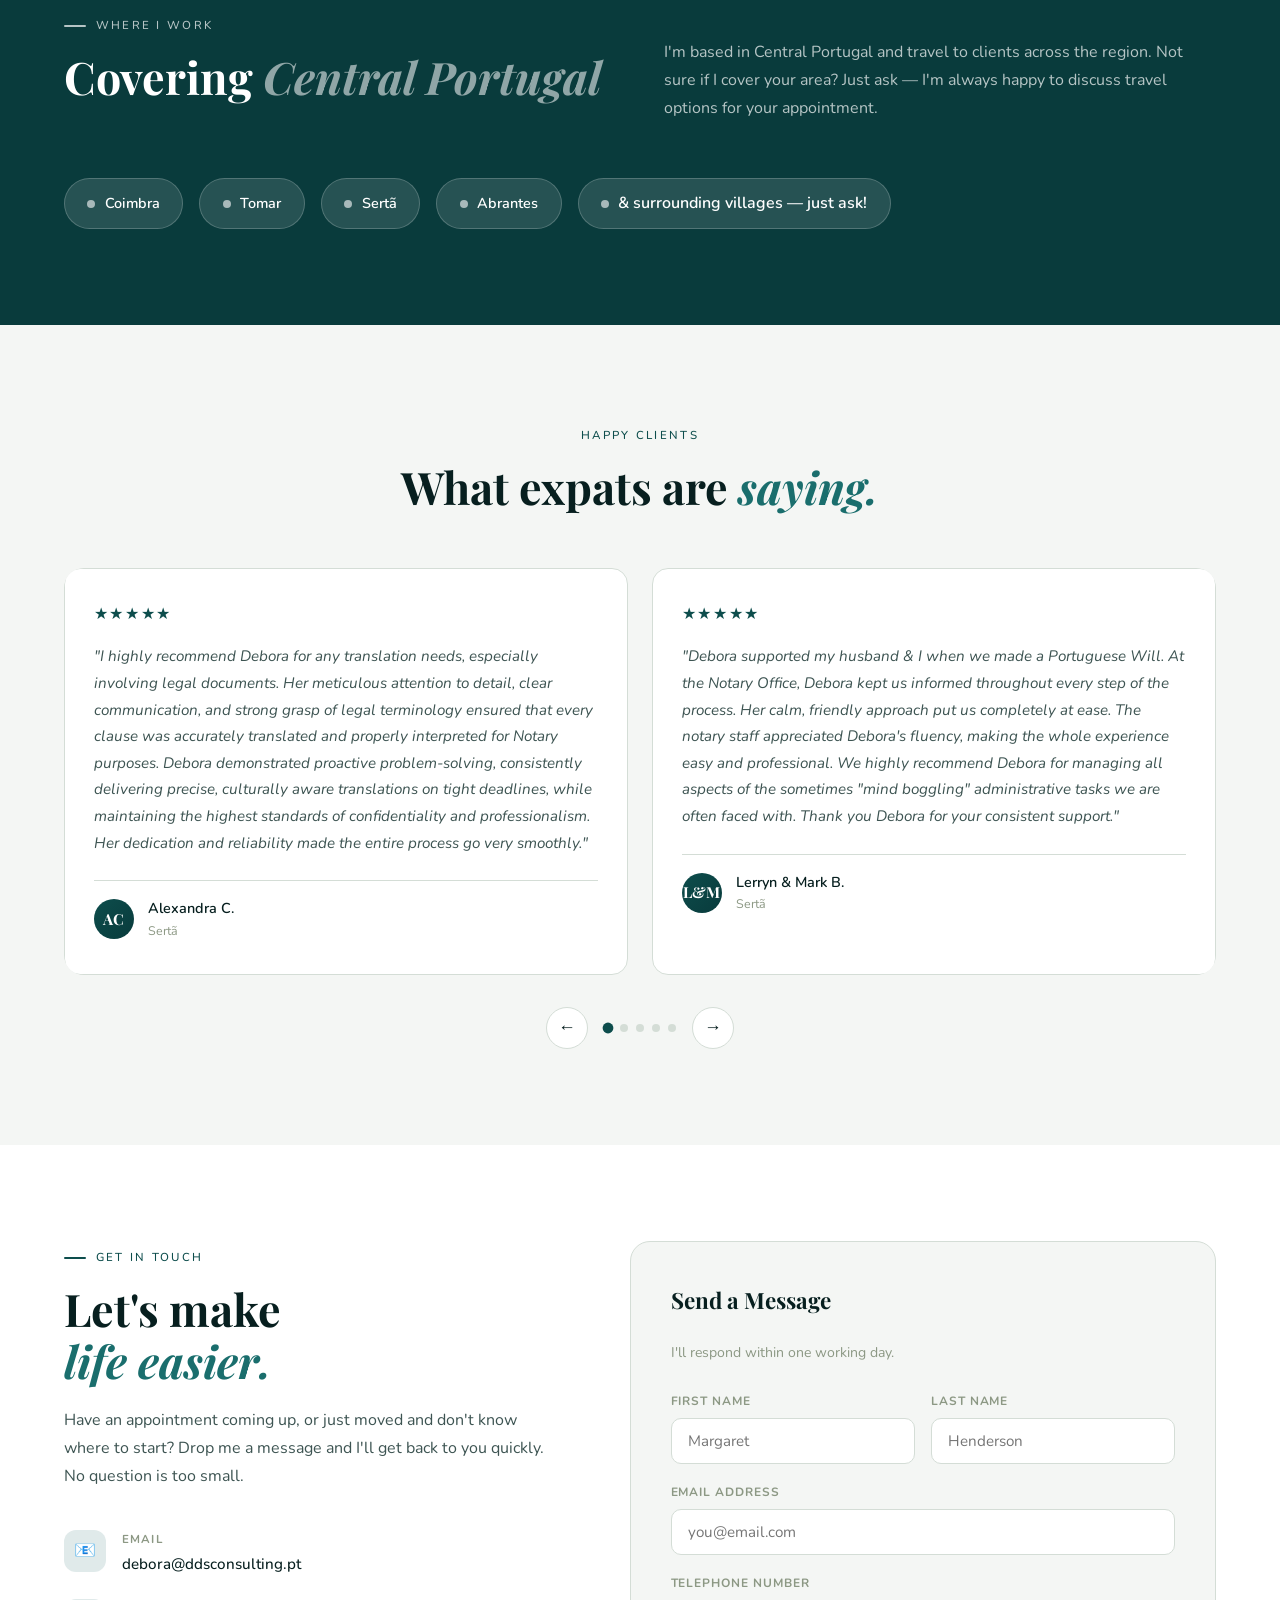
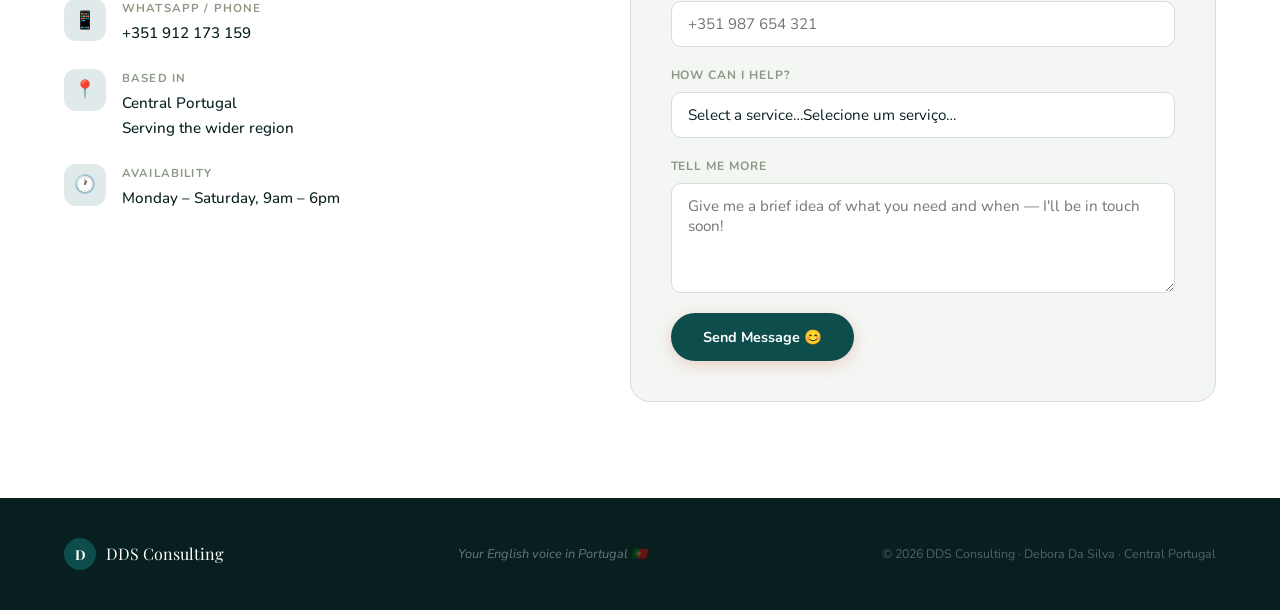
==== commit 8be41ffe: "Move language toggle CSS to styles.css" ====
--- a/index.html
+++ b/index.html
@@ -31,47 +31,6 @@
   <link rel="stylesheet" href="styles.css">
   <!-- Google Search Console -->
   <meta name="google-site-verification" content="JJDs1xvYxXoWrPOrXPWV4-7FOUUJEZvUQoWNfXBrBas" />
-  <style>
-    /* Language Toggle */
-    .lang-toggle {
-      display: flex;
-      align-items: center;
-      gap: .3rem;
-      background: rgba(13,77,76,.12);
-      border: 1.5px solid rgba(13,77,76,.2);
-      border-radius: 50px;
-      padding: .25rem .3rem;
-      margin-right: .8rem;
-    }
-    .lang-btn {
-      font-family: 'Nunito', sans-serif;
-      font-size: .75rem;
-      font-weight: 600;
-      letter-spacing: .05em;
-      padding: .3rem .7rem;
-      border-radius: 50px;
-      border: none;
-      cursor: pointer;
-      background: transparent;
-      color: var(--ink-soft);
-      transition: background .2s, color .2s;
-    }
-    .lang-btn.active {
-      background: var(--terracotta);
-      color: #fff;
-    }
-    .lang-btn:hover:not(.active) { color: var(--terracotta); }
-
-    /* Hide/show language content */
-    [data-en], [data-pt] { display: none; }
-    html[lang="en"] [data-en] { display: revert; }
-    html[lang="pt"] [data-pt] { display: revert; }
-
-    /* Inline spans inside elements */
-    span[data-en], span[data-pt] { display: inline; }
-    html[lang="en"] span[data-en] { display: inline; }
-    html[lang="pt"] span[data-pt] { display: inline; }
-  </style>
 </head>
 <body>
 
--- a/styles.css
+++ b/styles.css
@@ -948,4 +948,42 @@
 
 #areas .section-title em { color: rgba(255,255,255,.55); }
 
-.hidden-field { display: none; }+.hidden-field { display: none; }
+/* ── LANGUAGE TOGGLE ── */
+.lang-toggle {
+  display: flex;
+  align-items: center;
+  gap: .3rem;
+  background: rgba(13,77,76,.12);
+  border: 1.5px solid rgba(13,77,76,.2);
+  border-radius: 50px;
+  padding: .25rem .3rem;
+  margin-right: .8rem;
+}
+.lang-btn {
+  font-family: 'Nunito', sans-serif;
+  font-size: .75rem;
+  font-weight: 600;
+  letter-spacing: .05em;
+  padding: .3rem .7rem;
+  border-radius: 50px;
+  border: none;
+  cursor: pointer;
+  background: transparent;
+  color: var(--ink-soft);
+  transition: background .2s, color .2s;
+}
+.lang-btn.active {
+  background: var(--terracotta);
+  color: #fff;
+}
+.lang-btn:hover:not(.active) { color: var(--terracotta); }
+
+/* Hide/show language content */
+[data-en], [data-pt] { display: none !important; }
+html[lang="en"] [data-en] { display: block !important; }
+html[lang="pt"] [data-pt] { display: block !important; }
+html[lang="en"] span[data-en],
+html[lang="en"] a[data-en] { display: inline !important; }
+html[lang="pt"] span[data-pt],
+html[lang="pt"] a[data-pt] { display: inline !important; }
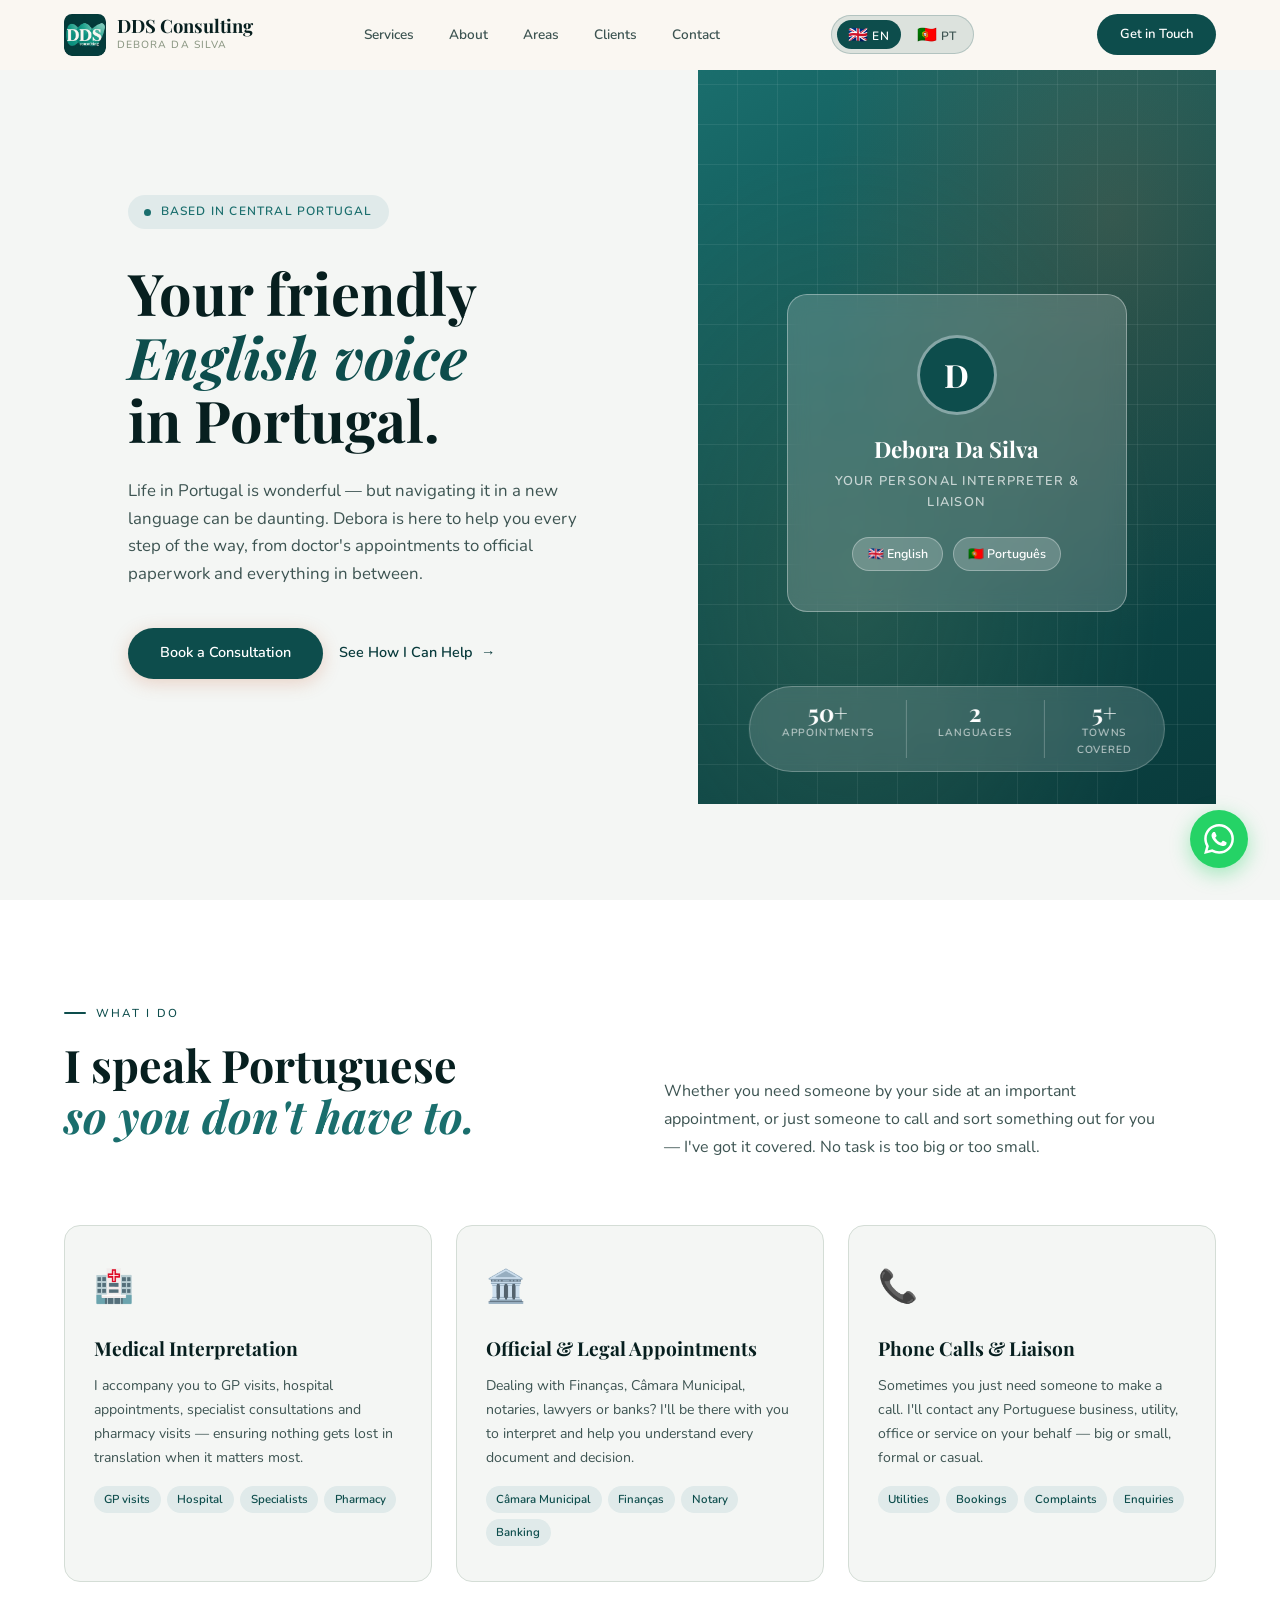
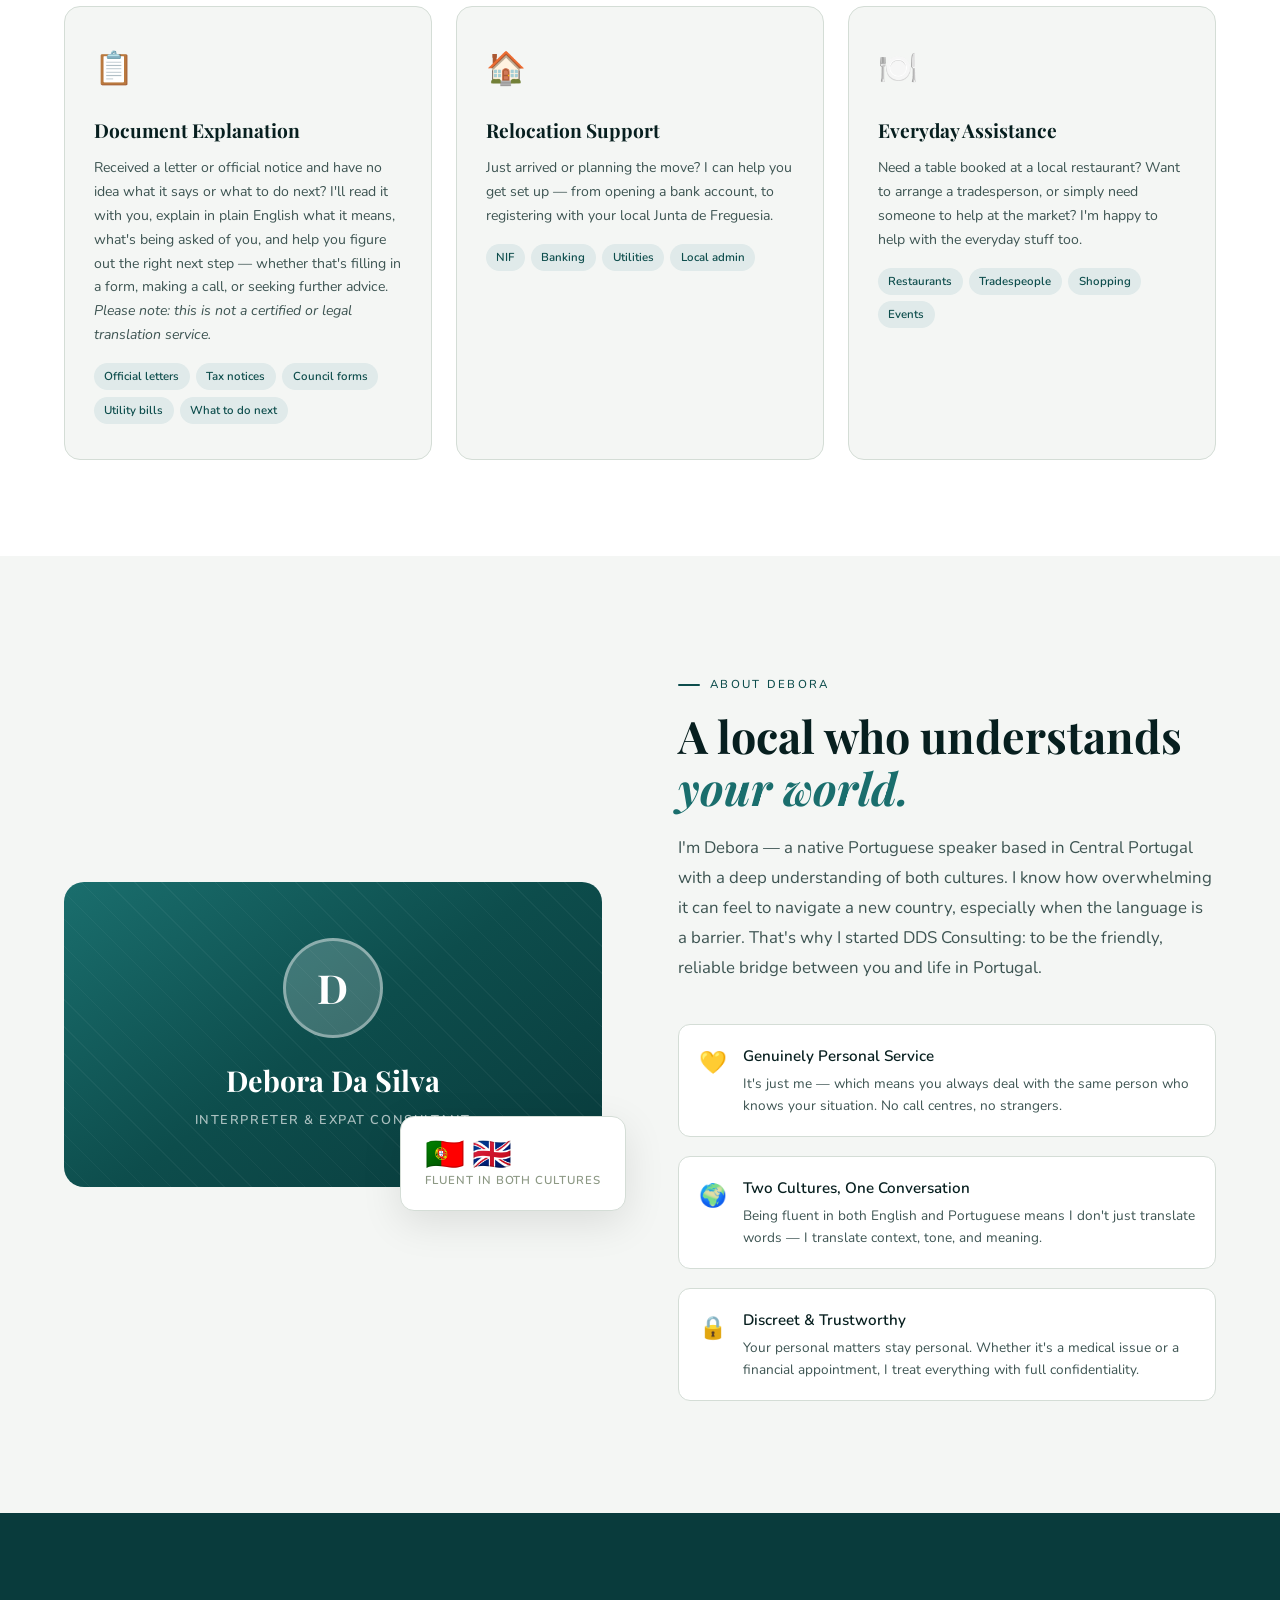
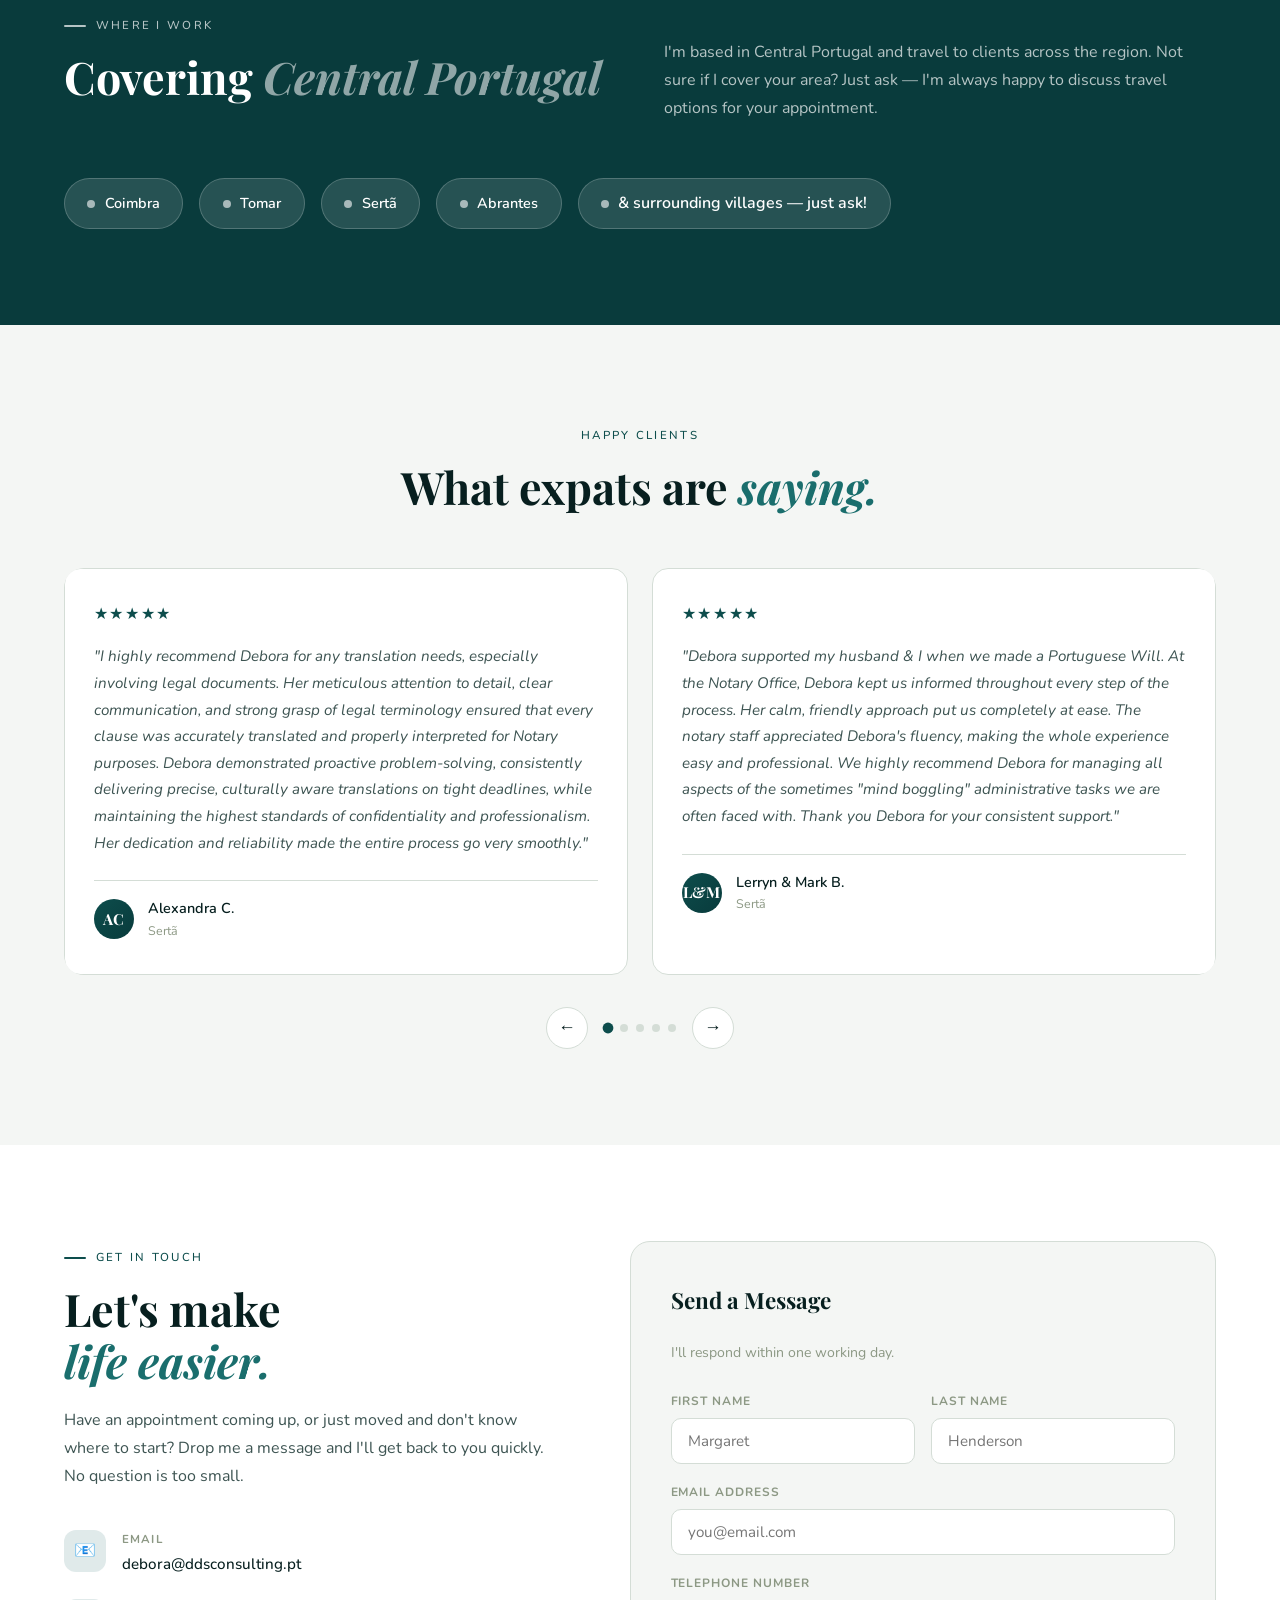
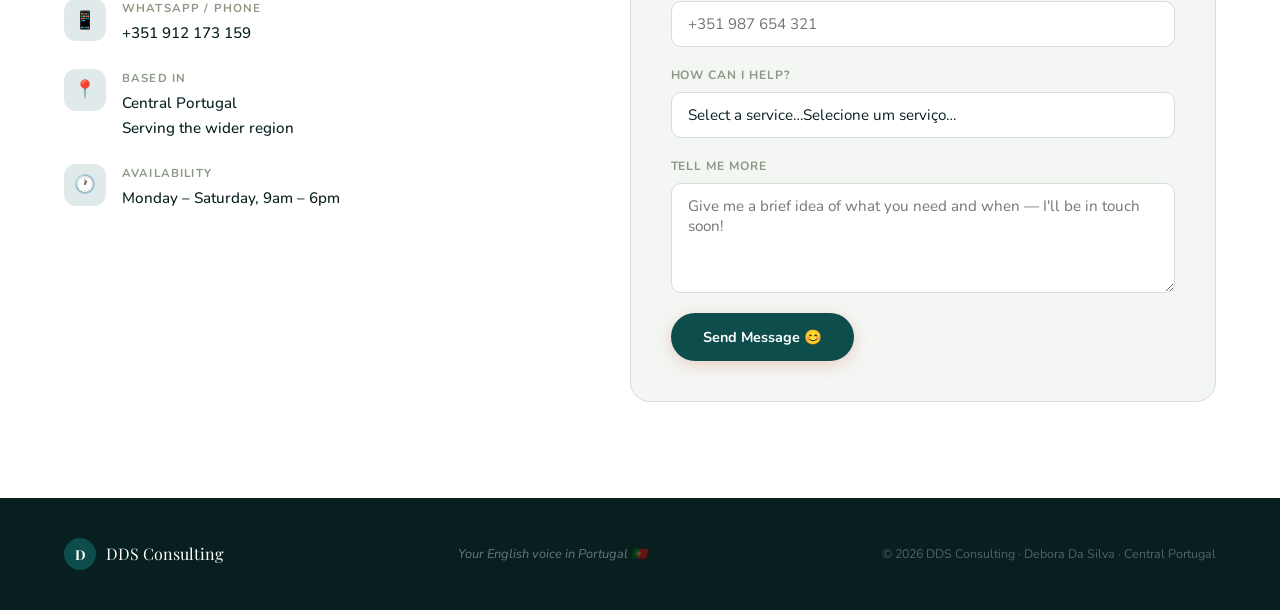
==== commit 4bfe36c4: "Fixing language toggle flag" ====
--- a/index.html
+++ b/index.html
@@ -51,8 +51,8 @@
     <li><a href="#contact"><span data-en>Contact</span><span data-pt>Contacto</span></a></li>
   </ul>
   <div class="lang-toggle">
-    <button class="lang-btn active" id="btn-en" onclick="setLang('en')">🇬🇧 EN</button>
-    <button class="lang-btn" id="btn-pt" onclick="setLang('pt')">🇵🇹 PT</button>
+    <button class="lang-btn active" id="btn-en" onclick="setLang('en')"><span class="flag">🇬🇧</span> EN</button>
+	<button class="lang-btn" id="btn-pt" onclick="setLang('pt')"><span class="flag">🇵🇹</span> PT</button>
   </div>
   <a class="nav-cta" href="#contact"><span data-en>Get in Touch</span><span data-pt>Contactar</span></a>
 </nav>
--- a/styles.css
+++ b/styles.css
@@ -973,6 +973,10 @@
   color: var(--ink-soft);
   transition: background .2s, color .2s;
 }
+.lang-btn .flag {
+  font-family: "Apple Color Emoji", "Segoe UI Emoji", "Noto Color Emoji", sans-serif;
+  font-size: 1rem;
+}
 .lang-btn.active {
   background: var(--terracotta);
   color: #fff;
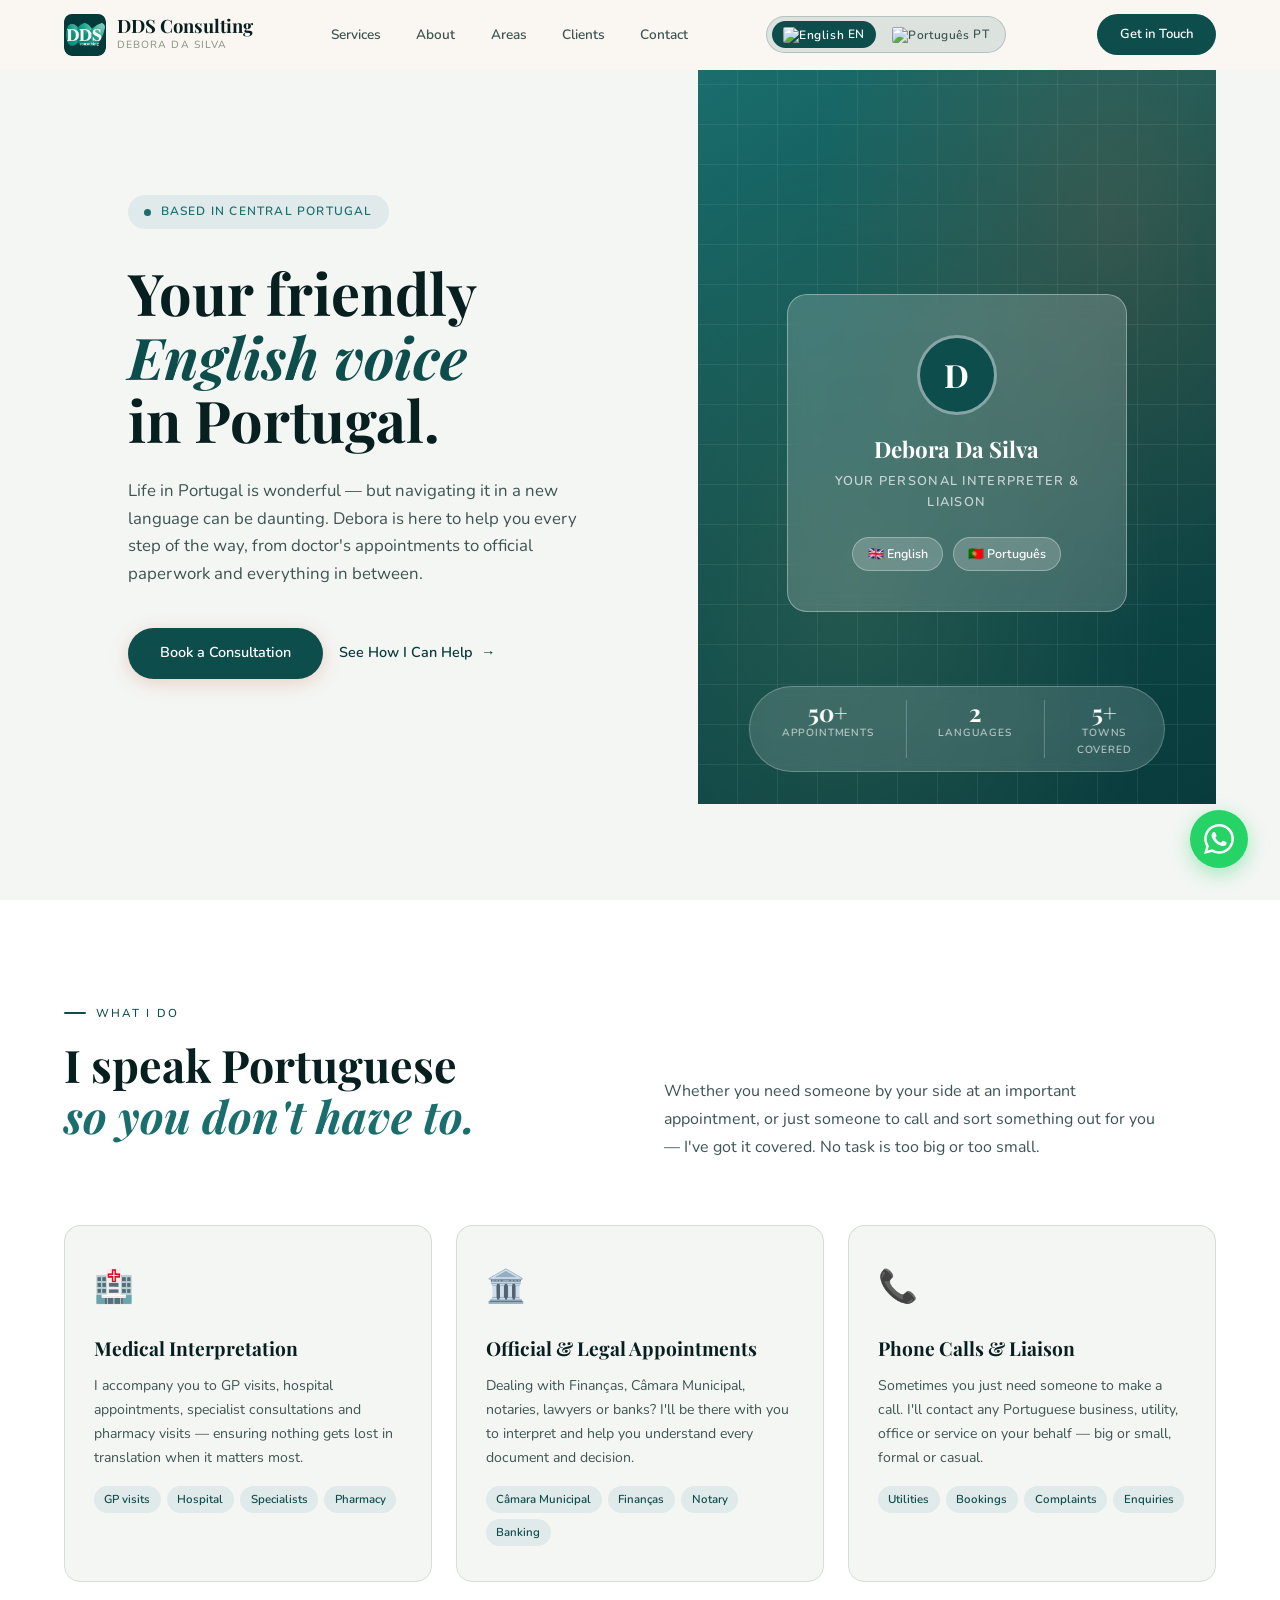
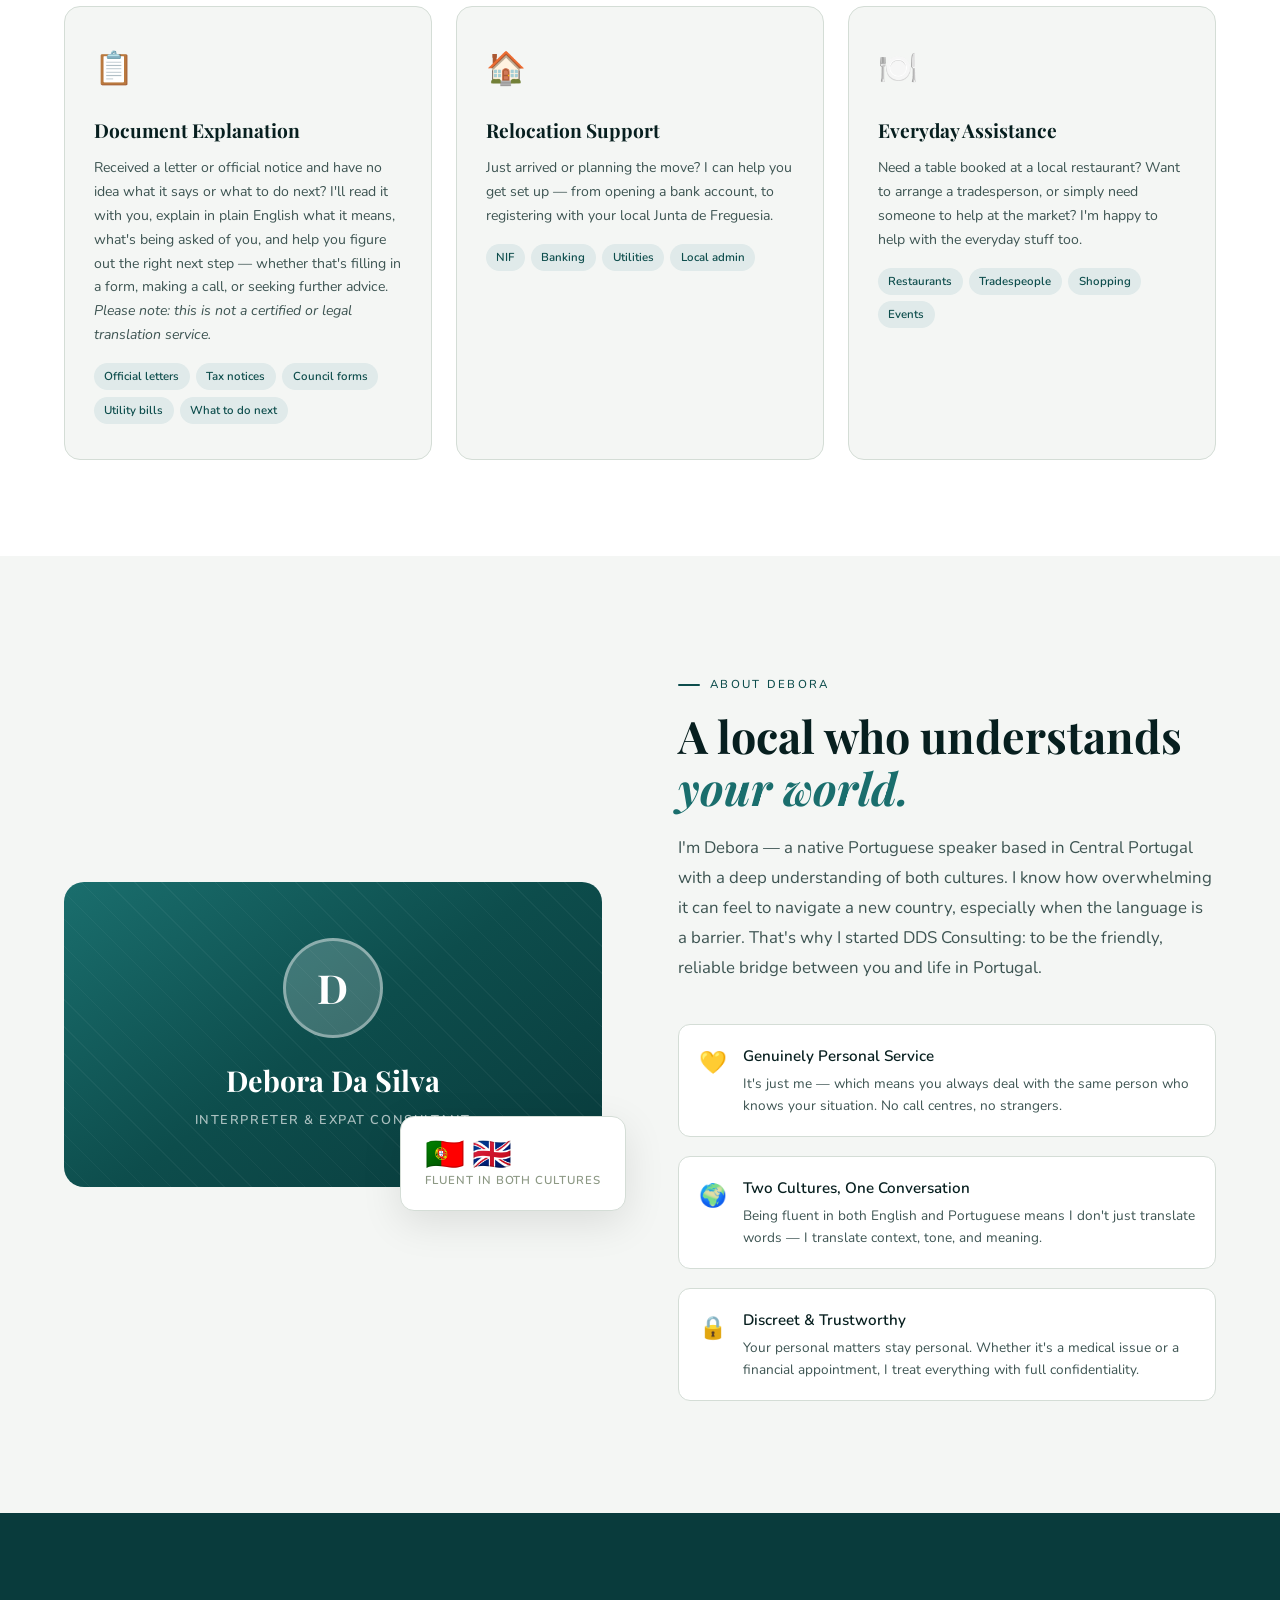
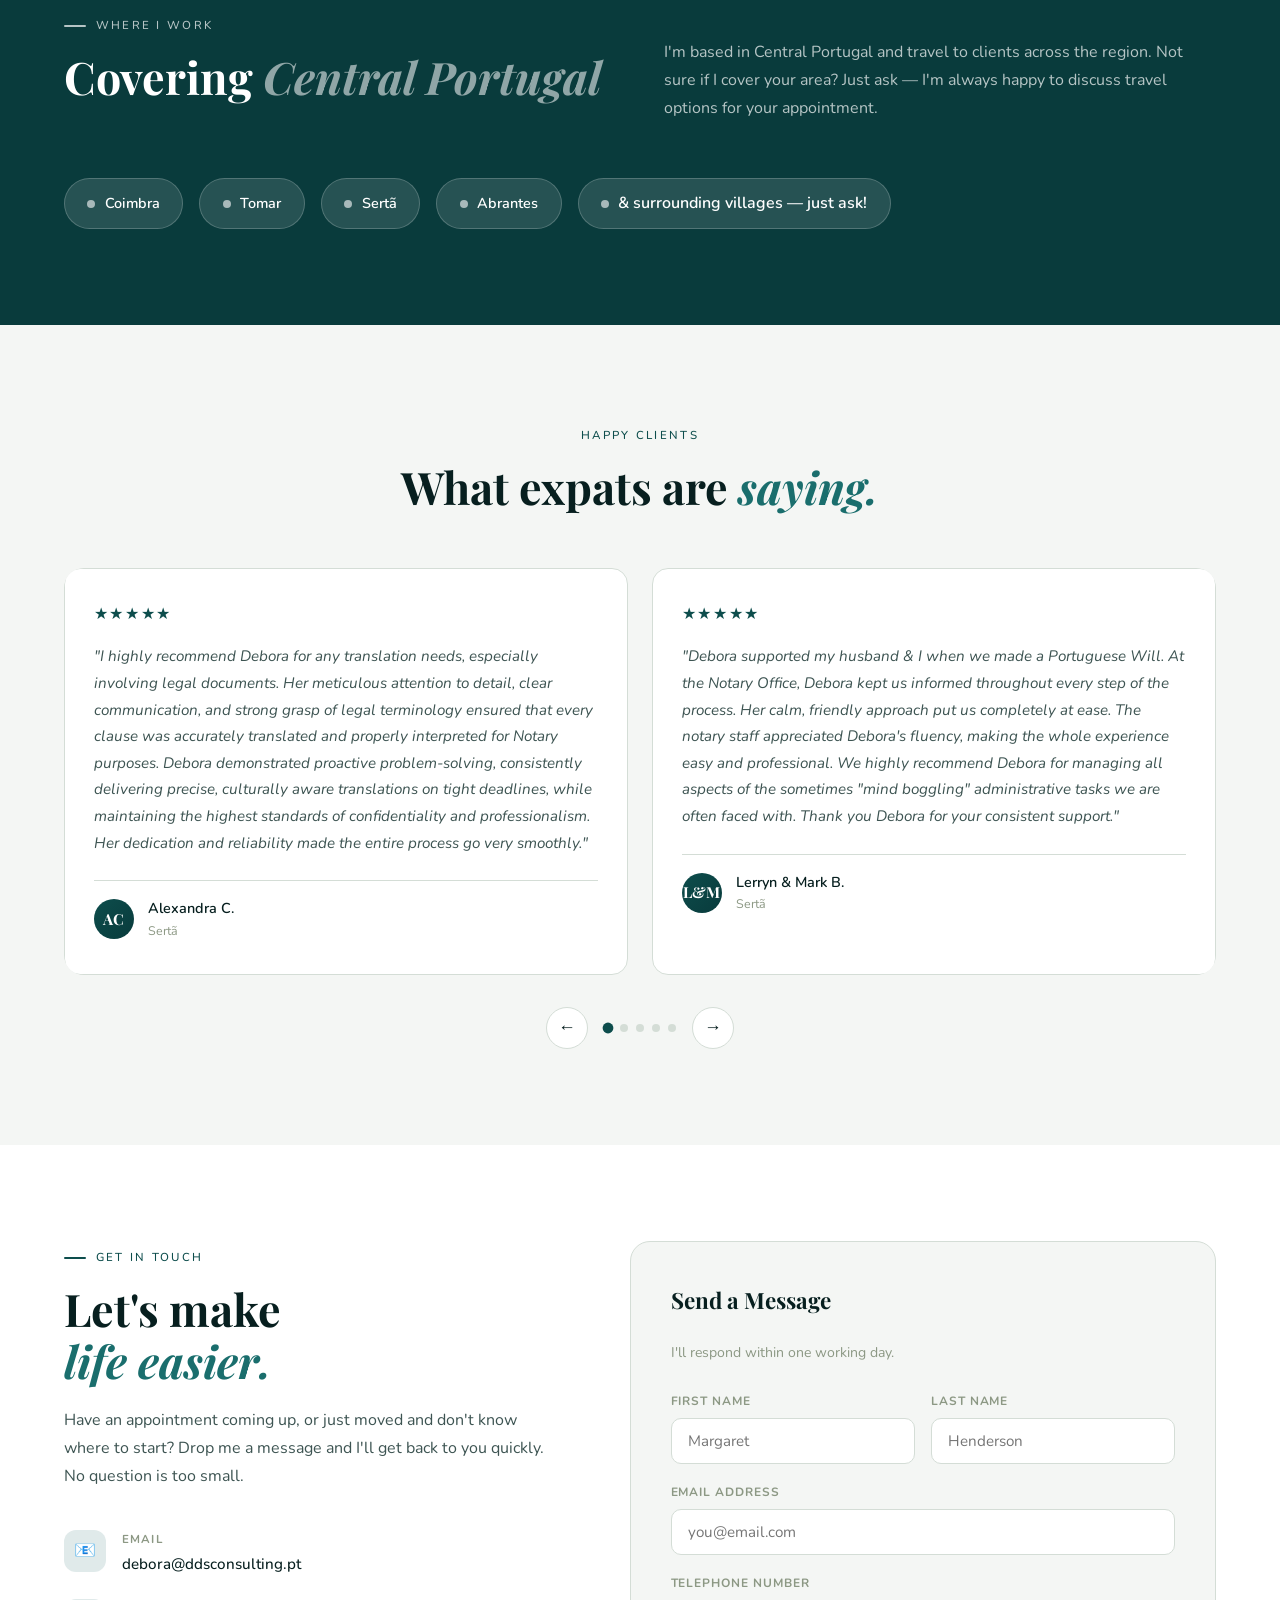
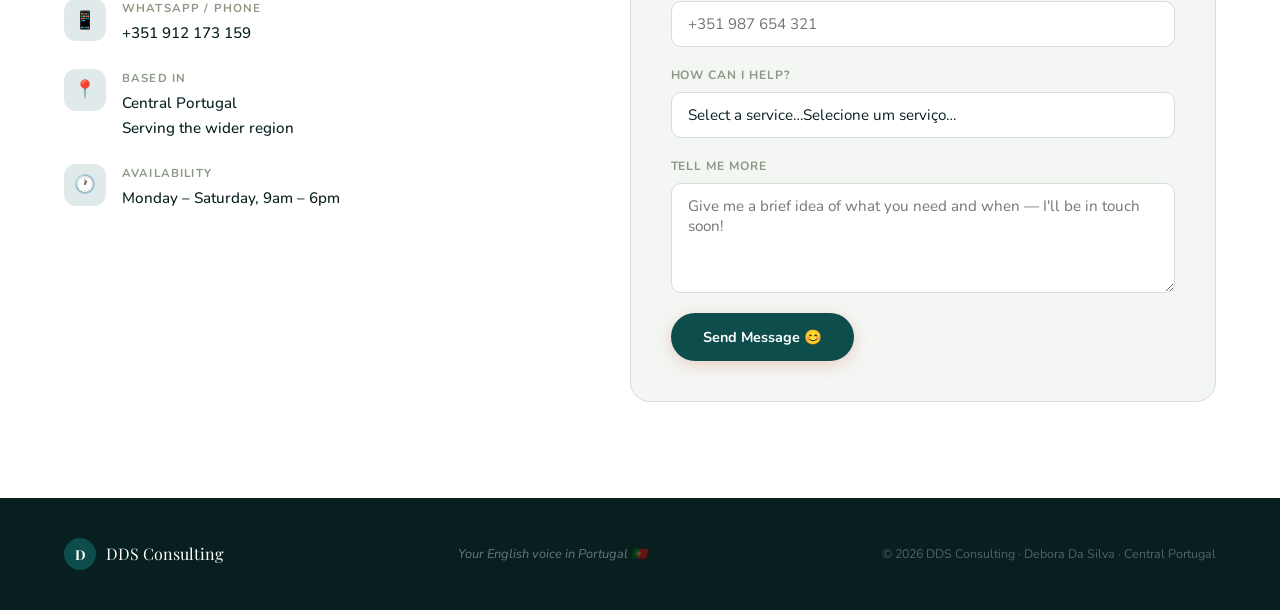
==== commit 9d42ac19: "Using flagcdn.com for the language toggle flag image" ====
--- a/index.html
+++ b/index.html
@@ -51,8 +51,12 @@
     <li><a href="#contact"><span data-en>Contact</span><span data-pt>Contacto</span></a></li>
   </ul>
   <div class="lang-toggle">
-    <button class="lang-btn active" id="btn-en" onclick="setLang('en')"><span class="flag">🇬🇧</span> EN</button>
-	<button class="lang-btn" id="btn-pt" onclick="setLang('pt')"><span class="flag">🇵🇹</span> PT</button>
+    <button class="lang-btn active" id="btn-en" onclick="setLang('en')">
+		<img src="https://flagcdn.com/w20/gb.png" alt="English" width="20" height="14"/> EN
+	</button>
+	<button class="lang-btn" id="btn-pt" onclick="setLang('pt')">
+		<img src="https://flagcdn.com/w20/pt.png" alt="Português" width="20" height="14"/> PT
+	</button>	
   </div>
   <a class="nav-cta" href="#contact"><span data-en>Get in Touch</span><span data-pt>Contactar</span></a>
 </nav>
--- a/styles.css
+++ b/styles.css
@@ -973,9 +973,9 @@
   color: var(--ink-soft);
   transition: background .2s, color .2s;
 }
-.lang-btn .flag {
-  font-family: "Apple Color Emoji", "Segoe UI Emoji", "Noto Color Emoji", sans-serif;
-  font-size: 1rem;
+.lang-btn img {
+  vertical-align: middle;
+  border-radius: 2px;
 }
 .lang-btn.active {
   background: var(--terracotta);
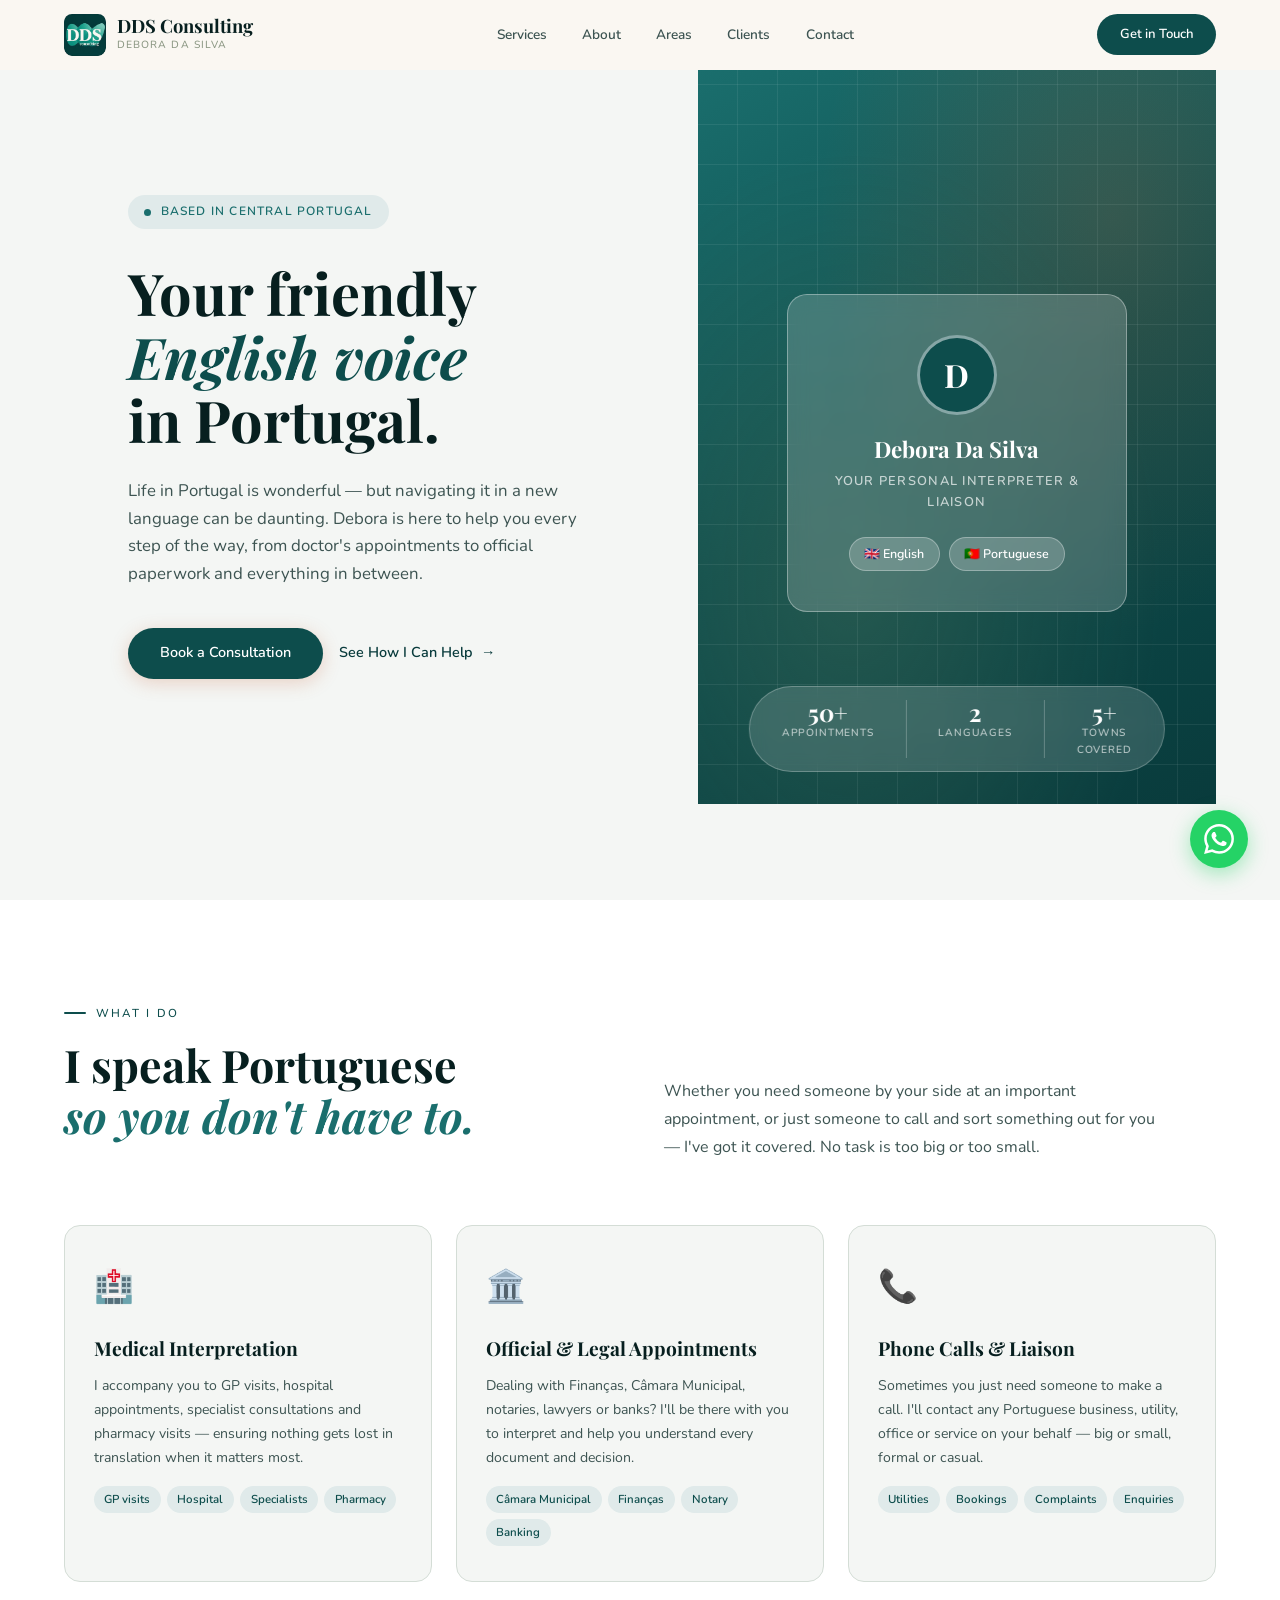
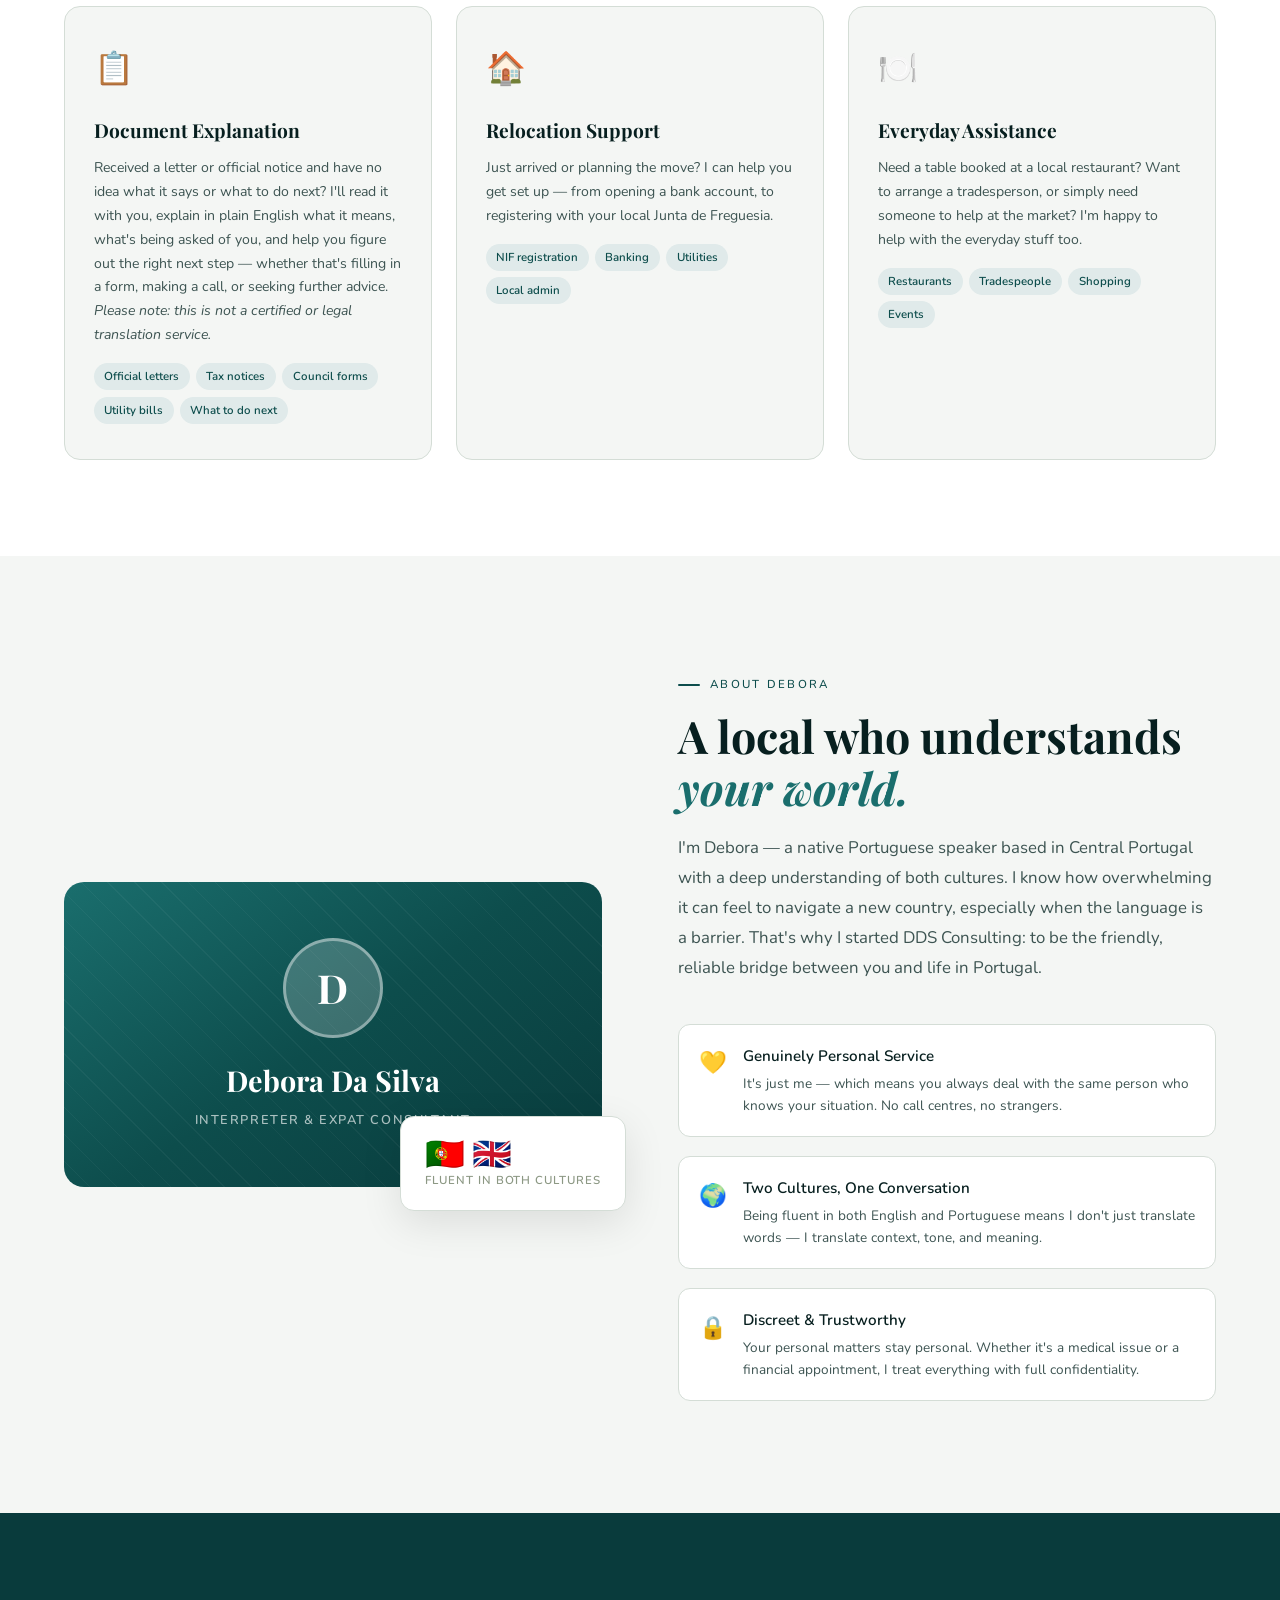
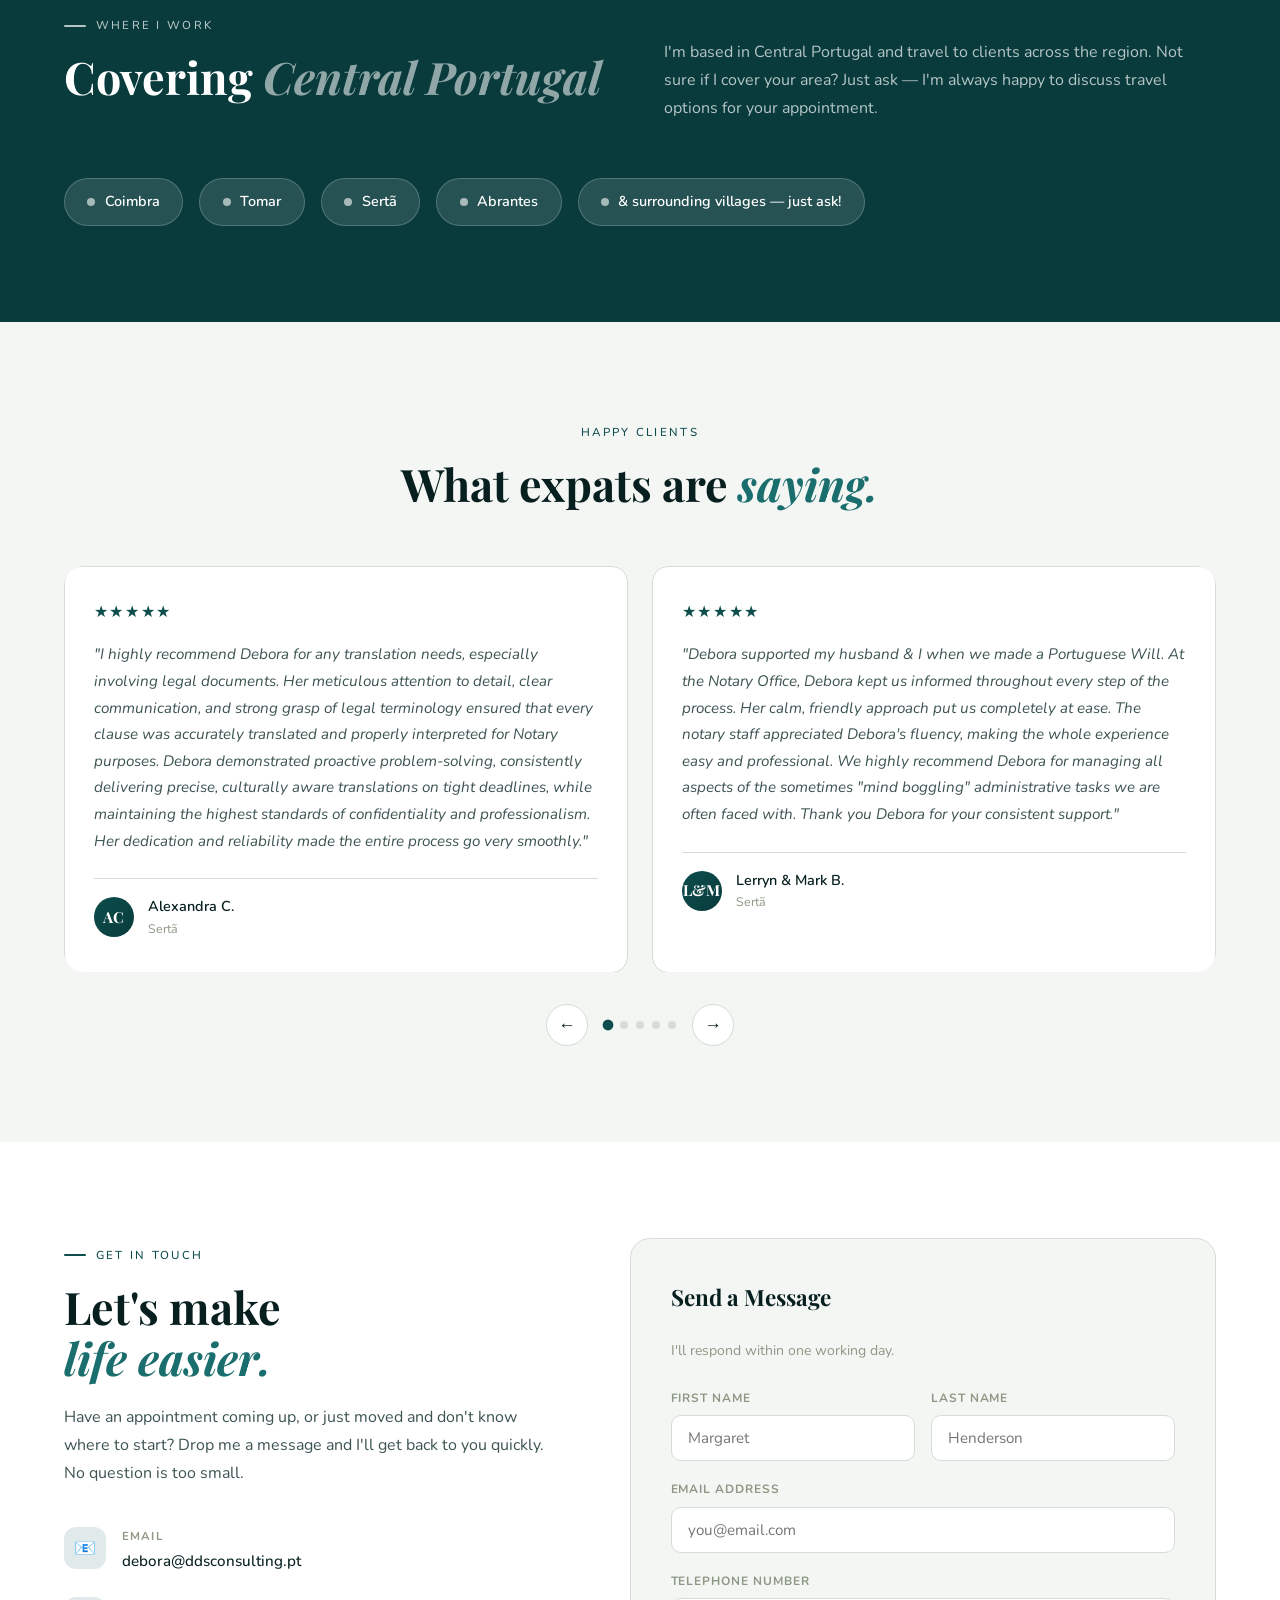
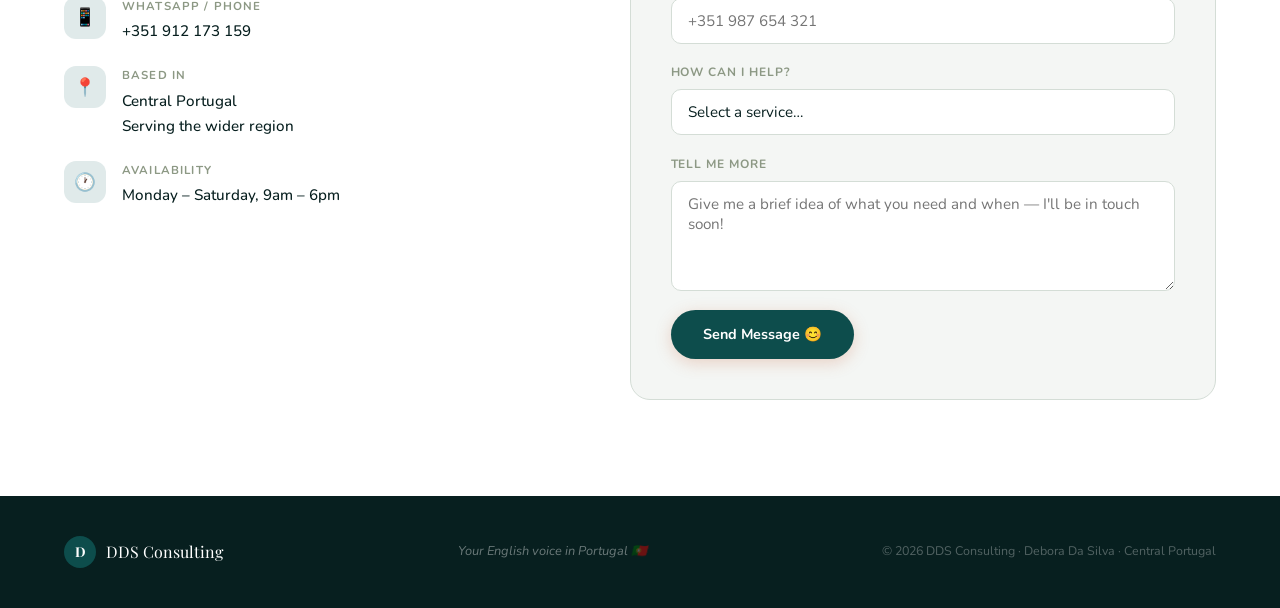
==== commit eef194d1: "Addint Netlify widget to Main index" ====
--- a/index.html
+++ b/index.html
@@ -1,5 +1,5 @@
 <!DOCTYPE html>
-<html lang="en" id="html-root">
+<html lang="en">
 <head>
   <meta charset="UTF-8"/>
   <meta name="viewport" content="width=device-width, initial-scale=1.0"/>
@@ -11,24 +11,31 @@
   <meta name="robots" content="index, follow"/>
   <meta name="geo.region" content="PT"/>
   <meta name="geo.placename" content="Sertã, Central Portugal"/>
-  <!-- Open Graph / Facebook / WhatsApp sharing -->
+
+   <!-- Open Graph / Facebook / WhatsApp sharing -->
   <meta property="og:type" content="website"/>
   <meta property="og:url" content="https://dds-consulting.pt"/>
   <meta property="og:title" content="DDS Consulting — Your English Voice in Portugal"/>
   <meta property="og:description" content="Need help navigating life in Portugal? Debora provides friendly English language support for expats and tourists in Sertã and Central Portugal — from medical appointments to official paperwork."/>
   <meta property="og:image" content="https://dds-consulting.pt/og-image.jpg"/>
   <meta property="og:locale" content="en_GB"/>
+
   <!-- Twitter/X sharing -->
   <meta name="twitter:card" content="summary_large_image"/>
   <meta name="twitter:title" content="DDS Consulting — Your English Voice in Portugal"/>
   <meta name="twitter:description" content="Friendly English language support for expats and tourists in Sertã and Central Portugal."/>
   <meta name="twitter:image" content="https://dds-consulting.pt/og-image.jpg"/>
+
   <!-- Canonical URL -->
   <link rel="canonical" href="https://dds-consulting.pt"/>
   <link rel="preconnect" href="https://fonts.googleapis.com">
   <link rel="preconnect" href="https://fonts.gstatic.com" crossorigin>
   <link href="https://fonts.googleapis.com/css2?family=Playfair+Display:ital,wght@0,400;0,700;1,400&family=Nunito:wght@300;400;500;600&display=swap" rel="stylesheet">
   <link rel="stylesheet" href="styles.css">
+  
+  <!-- Netlify identity-widget -->
+  <script src="https://identity.netlify.com/v1/netlify-identity-widget.js"></script>
+  
   <!-- Google Search Console -->
   <meta name="google-site-verification" content="JJDs1xvYxXoWrPOrXPWV4-7FOUUJEZvUQoWNfXBrBas" />
 </head>
@@ -44,21 +51,13 @@
     </div>
   </a>
   <ul class="nav-links">
-    <li><a href="#services"><span data-en>Services</span><span data-pt>Serviços</span></a></li>
-    <li><a href="#about"><span data-en>About</span><span data-pt>Sobre</span></a></li>
-    <li><a href="#areas"><span data-en>Areas</span><span data-pt>Áreas</span></a></li>
-    <li><a href="#testimonials"><span data-en>Clients</span><span data-pt>Clientes</span></a></li>
-    <li><a href="#contact"><span data-en>Contact</span><span data-pt>Contacto</span></a></li>
+    <li><a href="#services">Services</a></li>
+    <li><a href="#about">About</a></li>
+    <li><a href="#areas">Areas</a></li>
+    <li><a href="#testimonials">Clients</a></li>
+    <li><a href="#contact">Contact</a></li>
   </ul>
-  <div class="lang-toggle">
-    <button class="lang-btn active" id="btn-en" onclick="setLang('en')">
-		<img src="https://flagcdn.com/w20/gb.png" alt="English" width="20" height="14"/> EN
-	</button>
-	<button class="lang-btn" id="btn-pt" onclick="setLang('pt')">
-		<img src="https://flagcdn.com/w20/pt.png" alt="Português" width="20" height="14"/> PT
-	</button>	
-  </div>
-  <a class="nav-cta" href="#contact"><span data-en>Get in Touch</span><span data-pt>Contactar</span></a>
+  <a class="nav-cta" href="#contact">Get in Touch</a>
 </nav>
 
 <!-- HERO -->
@@ -66,49 +65,45 @@
   <div class="hero-left">
     <div class="hero-flag">
       <div class="hero-flag-dot"></div>
-      <span data-en>Based in Central Portugal</span>
-      <span data-pt>Baseada no Centro de Portugal</span>
+      Based in Central Portugal
     </div>
     <h1 class="hero-headline">
-      <span data-en>Your friendly<br><em>English voice</em><br>in Portugal.</span>
-      <span data-pt>A sua voz<br><em>amiga em inglês</em><br>em Portugal.</span>
+      Your friendly<br>
+      <em>English voice</em><br>
+      in Portugal.
     </h1>
     <p class="hero-sub">
-      <span data-en>Life in Portugal is wonderful — but navigating it in a new language can be daunting. Debora is here to help you every step of the way, from doctor's appointments to official paperwork and everything in between.</span>
-      <span data-pt>A vida em Portugal é maravilhosa — mas navegar num novo idioma pode ser assustador. A Debora está aqui para ajudar em cada passo, desde consultas médicas a documentação oficial e tudo o que estiver pelo meio.</span>
+      Life in Portugal is wonderful — but navigating it in a new language can be daunting. Debora is here to help you every step of the way, from doctor's appointments to official paperwork and everything in between.
     </p>
     <div class="hero-actions">
-      <a class="btn-primary" href="#contact"><span data-en>Book a Consultation</span><span data-pt>Agendar uma Consulta</span></a>
-      <a class="btn-secondary" href="#services"><span data-en>See How I Can Help</span><span data-pt>Como Posso Ajudar</span></a>
+      <a class="btn-primary" href="#contact">Book a Consultation</a>
+      <a class="btn-secondary" href="#services">See How I Can Help</a>
     </div>
   </div>
   <div class="hero-right">
     <div class="hero-card">
       <div class="hero-card-avatar">D</div>
       <div class="hero-card-name">Debora Da Silva</div>
-      <div class="hero-card-role">
-        <span data-en>Your Personal Interpreter &amp; Liaison</span>
-        <span data-pt>Intérprete &amp; Consultora Pessoal</span>
-      </div>
+      <div class="hero-card-role">Your Personal Interpreter &amp; Liaison</div>
       <div class="hero-card-langs">
         <div class="lang-tag">🇬🇧 English</div>
-        <div class="lang-tag">🇵🇹 Português</div>
+        <div class="lang-tag">🇵🇹 Portuguese</div>
       </div>
     </div>
     <div class="hero-stat-strip">
       <div class="hero-stat">
         <div class="hero-stat-num">50+</div>
-        <div class="hero-stat-label"><span data-en>Appointments</span><span data-pt>Consultas</span></div>
+        <div class="hero-stat-label">Appointments</div>
       </div>
       <div class="stat-divider"></div>
       <div class="hero-stat">
         <div class="hero-stat-num">2</div>
-        <div class="hero-stat-label"><span data-en>Languages</span><span data-pt>Idiomas</span></div>
+        <div class="hero-stat-label">Languages</div>
       </div>
       <div class="stat-divider"></div>
       <div class="hero-stat">
         <div class="hero-stat-num">5+</div>
-        <div class="hero-stat-label"><span data-en>Towns Covered</span><span data-pt>Concelhos</span></div>
+        <div class="hero-stat-label">Towns Covered</div>
       </div>
     </div>
   </div>
@@ -118,101 +113,79 @@
 <section id="services">
   <div class="services-intro">
     <div>
-      <p class="section-tag reveal"><span data-en>What I Do</span><span data-pt>O Que Faço</span></p>
-      <h2 class="section-title reveal">
-        <span data-en>I speak Portuguese<br><em>so you don't have to.</em></span>
-        <span data-pt>Falo Português<br><em>para que não tenha de o fazer.</em></span>
-      </h2>
+      <p class="section-tag reveal">What I Do</p>
+      <h2 class="section-title reveal">I speak Portuguese<br><em>so you don't have to.</em></h2>
     </div>
     <p class="section-body reveal">
-      <span data-en>Whether you need someone by your side at an important appointment, or just someone to call and sort something out for you — I've got it covered. No task is too big or too small.</span>
-      <span data-pt>Quer precise de alguém ao seu lado numa consulta importante, ou apenas de alguém para fazer uma chamada — estou aqui para isso. Nenhuma tarefa é demasiado grande ou pequena.</span>
+      Whether you need someone by your side at an important appointment, or just someone to call and sort something out for you — I've got it covered. No task is too big or too small.
     </p>
   </div>
   <div class="services-grid">
     <div class="service-card reveal">
       <span class="service-emoji">🏥</span>
-      <h3 class="service-name"><span data-en>Medical Interpretation</span><span data-pt>Interpretação Médica</span></h3>
-      <p class="service-desc">
-        <span data-en>I accompany you to GP visits, hospital appointments, specialist consultations and pharmacy visits — ensuring nothing gets lost in translation when it matters most.</span>
-        <span data-pt>Acompanho-o/a a consultas de clínica geral, hospitais, especialistas e farmácias — garantindo que nada se perde na tradução quando mais importa.</span>
-      </p>
-      <div class="service-examples">
-        <span class="example-tag"><span data-en>GP visits</span><span data-pt>Médico de família</span></span>
-        <span class="example-tag"><span data-en>Hospital</span><span data-pt>Hospital</span></span>
-        <span class="example-tag"><span data-en>Specialists</span><span data-pt>Especialistas</span></span>
-        <span class="example-tag"><span data-en>Pharmacy</span><span data-pt>Farmácia</span></span>
+      <h3 class="service-name">Medical Interpretation</h3>
+      <p class="service-desc">I accompany you to GP visits, hospital appointments, specialist consultations and pharmacy visits — ensuring nothing gets lost in translation when it matters most.</p>
+      <div class="service-examples">
+        <span class="example-tag">GP visits</span>
+        <span class="example-tag">Hospital</span>
+        <span class="example-tag">Specialists</span>
+        <span class="example-tag">Pharmacy</span>
       </div>
     </div>
     <div class="service-card reveal">
       <span class="service-emoji">🏛️</span>
-      <h3 class="service-name"><span data-en>Official &amp; Legal Appointments</span><span data-pt>Consultas Oficiais &amp; Legais</span></h3>
-      <p class="service-desc">
-        <span data-en>Dealing with Finanças, Câmara Municipal, notaries, lawyers or banks? I'll be there with you to interpret and help you understand every document and decision.</span>
-        <span data-pt>A tratar de assuntos nas Finanças, Câmara Municipal, notários, advogados ou bancos? Estarei consigo para interpretar e ajudá-lo/a a compreender cada documento e decisão.</span>
-      </p>
+      <h3 class="service-name">Official &amp; Legal Appointments</h3>
+      <p class="service-desc">Dealing with Finanças, Câmara Municipal, notaries, lawyers or banks? I'll be there with you to interpret and help you understand every document and decision.</p>
       <div class="service-examples">
         <span class="example-tag">Câmara Municipal</span>
         <span class="example-tag">Finanças</span>
-        <span class="example-tag"><span data-en>Notary</span><span data-pt>Notário</span></span>
-        <span class="example-tag"><span data-en>Banking</span><span data-pt>Banca</span></span>
+        <span class="example-tag">Notary</span>
+        <span class="example-tag">Banking</span>
       </div>
     </div>
     <div class="service-card reveal">
       <span class="service-emoji">📞</span>
-      <h3 class="service-name"><span data-en>Phone Calls &amp; Liaison</span><span data-pt>Chamadas &amp; Mediação</span></h3>
-      <p class="service-desc">
-        <span data-en>Sometimes you just need someone to make a call. I'll contact any Portuguese business, utility, office or service on your behalf — big or small, formal or casual.</span>
-        <span data-pt>Às vezes só precisa de alguém para fazer uma chamada. Contacto qualquer empresa, serviço ou entidade portuguesa em seu nome — grande ou pequena, formal ou informal.</span>
-      </p>
-      <div class="service-examples">
-        <span class="example-tag"><span data-en>Utilities</span><span data-pt>Serviços</span></span>
-        <span class="example-tag"><span data-en>Bookings</span><span data-pt>Reservas</span></span>
-        <span class="example-tag"><span data-en>Complaints</span><span data-pt>Reclamações</span></span>
-        <span class="example-tag"><span data-en>Enquiries</span><span data-pt>Informações</span></span>
+      <h3 class="service-name">Phone Calls &amp; Liaison</h3>
+      <p class="service-desc">Sometimes you just need someone to make a call. I'll contact any Portuguese business, utility, office or service on your behalf — big or small, formal or casual.</p>
+      <div class="service-examples">
+        <span class="example-tag">Utilities</span>
+        <span class="example-tag">Bookings</span>
+        <span class="example-tag">Complaints</span>
+        <span class="example-tag">Enquiries</span>
       </div>
     </div>
     <div class="service-card reveal">
       <span class="service-emoji">📋</span>
-      <h3 class="service-name"><span data-en>Document Explanation</span><span data-pt>Explicação de Documentos</span></h3>
-      <p class="service-desc">
-        <span data-en>Received a letter or official notice and have no idea what it says or what to do next? I'll read it with you, explain in plain English what it means, what's being asked of you, and help you figure out the right next step — whether that's filling in a form, making a call, or seeking further advice. <em>Please note: this is not a certified or legal translation service.</em></span>
-        <span data-pt>Recebeu uma carta ou aviso oficial e não sabe o que fazer? Leio-o consigo, explico em linguagem simples o que significa e ajudo a perceber o passo seguinte — seja preencher um formulário, fazer uma chamada ou procurar mais informação. <em>Nota: este não é um serviço de tradução certificada ou jurídica.</em></span>
-      </p>
-      <div class="service-examples">
-        <span class="example-tag"><span data-en>Official letters</span><span data-pt>Cartas oficiais</span></span>
-        <span class="example-tag"><span data-en>Tax notices</span><span data-pt>Avisos fiscais</span></span>
-        <span class="example-tag"><span data-en>Council forms</span><span data-pt>Formulários</span></span>
-        <span class="example-tag"><span data-en>Utility bills</span><span data-pt>Faturas</span></span>
-        <span class="example-tag"><span data-en>What to do next</span><span data-pt>Próximos passos</span></span>
+      <h3 class="service-name">Document Explanation</h3>
+      <p class="service-desc">Received a letter or official notice and have no idea what it says or what to do next? I'll read it with you, explain in plain English what it means, what's being asked of you, and help you figure out the right next step — whether that's filling in a form, making a call, or seeking further advice. <em>Please note: this is not a certified or legal translation service.</em></p>
+      <div class="service-examples">
+        <span class="example-tag">Official letters</span>
+        <span class="example-tag">Tax notices</span>
+        <span class="example-tag">Council forms</span>
+        <span class="example-tag">Utility bills</span>
+        <span class="example-tag">What to do next</span>
       </div>
     </div>
     <div class="service-card reveal">
       <span class="service-emoji">🏠</span>
-      <h3 class="service-name"><span data-en>Relocation Support</span><span data-pt>Apoio à Mudança</span></h3>
-      <p class="service-desc">
-        <span data-en>Just arrived or planning the move? I can help you get set up — from opening a bank account, to registering with your local Junta de Freguesia.</span>
-        <span data-pt>Acabou de chegar ou está a planear a mudança? Ajudo-o/a a instalar-se — desde abrir uma conta bancária até registar-se na Junta de Freguesia.</span>
-      </p>
-      <div class="service-examples">
-        <span class="example-tag">NIF</span>
-        <span class="example-tag"><span data-en>Banking</span><span data-pt>Banco</span></span>
-        <span class="example-tag"><span data-en>Utilities</span><span data-pt>Serviços</span></span>
-        <span class="example-tag"><span data-en>Local admin</span><span data-pt>Administração local</span></span>
+      <h3 class="service-name">Relocation Support</h3>
+      <p class="service-desc">Just arrived or planning the move? I can help you get set up — from opening a bank account, to registering with your local Junta de Freguesia.</p>
+      <div class="service-examples">
+        <span class="example-tag">NIF registration</span>
+        <span class="example-tag">Banking</span>
+        <span class="example-tag">Utilities</span>
+        <span class="example-tag">Local admin</span>
       </div>
     </div>
     <div class="service-card reveal">
       <span class="service-emoji">🍽️</span>
-      <h3 class="service-name"><span data-en>Everyday Assistance</span><span data-pt>Apoio do Dia a Dia</span></h3>
-      <p class="service-desc">
-        <span data-en>Need a table booked at a local restaurant? Want to arrange a tradesperson, or simply need someone to help at the market? I'm happy to help with the everyday stuff too.</span>
-        <span data-pt>Precisa de reservar uma mesa num restaurante? Quer contratar um profissional ou simplesmente precisa de ajuda no mercado? Estou disponível para as coisas do dia a dia também.</span>
-      </p>
-      <div class="service-examples">
-        <span class="example-tag"><span data-en>Restaurants</span><span data-pt>Restaurantes</span></span>
-        <span class="example-tag"><span data-en>Tradespeople</span><span data-pt>Profissionais</span></span>
-        <span class="example-tag"><span data-en>Shopping</span><span data-pt>Compras</span></span>
-        <span class="example-tag"><span data-en>Events</span><span data-pt>Eventos</span></span>
+      <h3 class="service-name">Everyday Assistance</h3>
+      <p class="service-desc">Need a table booked at a local restaurant? Want to arrange a tradesperson, or simply need someone to help at the market? I'm happy to help with the everyday stuff too.</p>
+      <div class="service-examples">
+        <span class="example-tag">Restaurants</span>
+        <span class="example-tag">Tradespeople</span>
+        <span class="example-tag">Shopping</span>
+        <span class="example-tag">Events</span>
       </div>
     </div>
   </div>
@@ -224,58 +197,39 @@
     <div class="about-main-card">
       <div class="about-avatar">D</div>
       <div class="about-card-name">Debora Da Silva</div>
-      <div class="about-card-title">
-        <span data-en>Interpreter &amp; Expat Consultant</span>
-        <span data-pt>Intérprete &amp; Consultora para Expatriados</span>
-      </div>
+      <div class="about-card-title">Interpreter &amp; Expat Consultant</div>
     </div>
     <div class="about-float-card">
       <div class="about-float-num">🇵🇹 🇬🇧</div>
-      <div class="about-float-label">
-        <span data-en>Fluent in both cultures</span>
-        <span data-pt>Fluente em ambas as culturas</span>
-      </div>
+      <div class="about-float-label">Fluent in both cultures</div>
     </div>
   </div>
   <div class="about-content">
-    <p class="section-tag reveal"><span data-en>About Debora</span><span data-pt>Sobre a Debora</span></p>
-    <h2 class="section-title reveal">
-      <span data-en>A local who understands<br><em>your world.</em></span>
-      <span data-pt>Uma local que compreende<br><em>o seu mundo.</em></span>
-    </h2>
+    <p class="section-tag reveal">About Debora</p>
+    <h2 class="section-title reveal">A local who understands<br><em>your world.</em></h2>
     <p class="about-intro reveal">
-      <span data-en>I'm Debora — a native Portuguese speaker based in Central Portugal with a deep understanding of both cultures. I know how overwhelming it can feel to navigate a new country, especially when the language is a barrier. That's why I started DDS Consulting: to be the friendly, reliable bridge between you and life in Portugal.</span>
-      <span data-pt>Sou a Debora — falante nativa de português, baseada no Centro de Portugal, com um profundo conhecimento de ambas as culturas. Sei como pode ser difícil navegar num novo país, especialmente quando o idioma é uma barreira. Foi por isso que criei a DDS Consulting: para ser a ponte amigável e de confiança entre si e a vida em Portugal.</span>
+      I'm Debora — a native Portuguese speaker based in Central Portugal with a deep understanding of both cultures. I know how overwhelming it can feel to navigate a new country, especially when the language is a barrier. That's why I started DDS Consulting: to be the friendly, reliable bridge between you and life in Portugal.
     </p>
     <div class="about-pillars">
       <div class="pillar reveal">
         <div class="pillar-icon">💛</div>
         <div class="pillar-text">
-          <strong><span data-en>Genuinely Personal Service</span><span data-pt>Serviço Genuinamente Pessoal</span></strong>
-          <p>
-            <span data-en>It's just me — which means you always deal with the same person who knows your situation. No call centres, no strangers.</span>
-            <span data-pt>Sou só eu — o que significa que trata sempre com a mesma pessoa que conhece a sua situação. Sem centros de atendimento, sem estranhos.</span>
-          </p>
+          <strong>Genuinely Personal Service</strong>
+          <p>It's just me — which means you always deal with the same person who knows your situation. No call centres, no strangers.</p>
         </div>
       </div>
       <div class="pillar reveal">
         <div class="pillar-icon">🌍</div>
         <div class="pillar-text">
-          <strong><span data-en>Two Cultures, One Conversation</span><span data-pt>Duas Culturas, Uma Conversa</span></strong>
-          <p>
-            <span data-en>Being fluent in both English and Portuguese means I don't just translate words — I translate context, tone, and meaning.</span>
-            <span data-pt>Ser fluente em inglês e português significa que não traduzo apenas palavras — traduzo contexto, tom e significado.</span>
-          </p>
+          <strong>Two Cultures, One Conversation</strong>
+          <p>Being fluent in both English and Portuguese means I don't just translate words — I translate context, tone, and meaning.</p>
         </div>
       </div>
       <div class="pillar reveal">
         <div class="pillar-icon">🔒</div>
         <div class="pillar-text">
-          <strong><span data-en>Discreet &amp; Trustworthy</span><span data-pt>Discreta &amp; De Confiança</span></strong>
-          <p>
-            <span data-en>Your personal matters stay personal. Whether it's a medical issue or a financial appointment, I treat everything with full confidentiality.</span>
-            <span data-pt>Os seus assuntos pessoais ficam pessoais. Seja uma questão médica ou uma consulta financeira, trato tudo com total confidencialidade.</span>
-          </p>
+          <strong>Discreet &amp; Trustworthy</strong>
+          <p>Your personal matters stay personal. Whether it's a medical issue or a financial appointment, I treat everything with full confidentiality.</p>
         </div>
       </div>
     </div>
@@ -286,12 +240,11 @@
 <section id="areas">
   <div class="areas-header">
     <div>
-      <p class="section-tag reveal"><span data-en>Where I Work</span><span data-pt>Onde Trabalho</span></p>
-      <h2 class="section-title reveal"><span data-en>Covering <em>Central Portugal</em></span><span data-pt>A cobrir <em>o Centro de Portugal</em></span></h2>
+      <p class="section-tag reveal">Where I Work</p>
+      <h2 class="section-title reveal">Covering <em>Central Portugal</em></h2>
     </div>
     <p class="section-body reveal">
-      <span data-en>I'm based in Central Portugal and travel to clients across the region. Not sure if I cover your area? Just ask — I'm always happy to discuss travel options for your appointment.</span>
-      <span data-pt>Estou baseada no Centro de Portugal e desloco-me a clientes em toda a região. Não tem a certeza se cubro a sua área? Pergunte — estou sempre disponível para discutir opções de deslocação.</span>
+      I'm based in Central Portugal and travel to clients across the region. Not sure if I cover your area? Just ask — I'm always happy to discuss travel options for your appointment.
     </p>
   </div>
   <div class="areas-grid">
@@ -299,18 +252,19 @@
     <div class="area-chip reveal"><span class="area-pin"></span> Tomar</div>
     <div class="area-chip reveal"><span class="area-pin"></span> Sertã</div>
     <div class="area-chip reveal"><span class="area-pin"></span> Abrantes</div>
-    <div class="area-chip reveal"><span class="area-pin"></span> <span data-en>&amp; surrounding villages — just ask!</span><span data-pt>&amp; aldeias circundantes — pergunte!</span></div>
+    <div class="area-chip reveal"><span class="area-pin"></span> &amp; surrounding villages — just ask!</div>
   </div>
 </section>
 
 <!-- TESTIMONIALS -->
 <section id="testimonials">
   <div class="testi-header">
-    <p class="section-tag"><span data-en>Happy Clients</span><span data-pt>Clientes Satisfeitos</span></p>
-    <h2 class="section-title"><span data-en>What expats are <em>saying.</em></span><span data-pt>O que os expatriados <em>dizem.</em></span></h2>
+    <p class="section-tag">Happy Clients</p>
+    <h2 class="section-title">What expats are <em>saying.</em></h2>
   </div>
   <div class="testi-carousel-wrap">
     <div class="testi-carousel" id="testiCarousel">
+      <!-- Track holds two sets of cards for seamless looping -->
       <div class="testi-track" id="testiTrack">
         <div class="testi-card">
           <div class="testi-stars">★★★★★</div>
@@ -369,6 +323,7 @@
         </div>
       </div>
     </div>
+    <!-- Prev / Next controls -->
     <div class="testi-controls">
       <button class="testi-btn" id="testiPrev" aria-label="Previous">&#8592;</button>
       <div class="testi-dots" id="testiDots"></div>
@@ -381,14 +336,10 @@
 <section id="contact">
   <div class="contact-wrap">
     <div class="contact-info">
-      <p class="section-tag reveal"><span data-en>Get in Touch</span><span data-pt>Entre em Contacto</span></p>
-      <h2 class="section-title reveal">
-        <span data-en>Let's make<br><em>life easier.</em></span>
-        <span data-pt>Vamos tornar<br><em>a vida mais fácil.</em></span>
-      </h2>
+      <p class="section-tag reveal">Get in Touch</p>
+      <h2 class="section-title reveal">Let's make<br><em>life easier.</em></h2>
       <p class="section-body reveal">
-        <span data-en>Have an appointment coming up, or just moved and don't know where to start? Drop me a message and I'll get back to you quickly. No question is too small.</span>
-        <span data-pt>Tem uma consulta próxima, ou mudou-se recentemente e não sabe por onde começar? Envie-me uma mensagem e responderei rapidamente. Nenhuma questão é pequena demais.</span>
+        Have an appointment coming up, or just moved and don't know where to start? Drop me a message and I'll get back to you quickly. No question is too small.
       </p>
       <div class="contact-items">
         <div class="contact-item reveal">
@@ -401,69 +352,69 @@
         <div class="contact-item reveal">
           <div class="contact-item-icon">📱</div>
           <div>
-            <div class="contact-item-label">WhatsApp / <span data-en>Phone</span><span data-pt>Telefone</span></div>
+            <div class="contact-item-label">WhatsApp / Phone</div>
             <div class="contact-item-value">+351 912 173 159</div>
           </div>
         </div>
         <div class="contact-item reveal">
           <div class="contact-item-icon">📍</div>
           <div>
-            <div class="contact-item-label"><span data-en>Based In</span><span data-pt>Localização</span></div>
-            <div class="contact-item-value"><span data-en>Central Portugal<br>Serving the wider region</span><span data-pt>Centro de Portugal<br>A servir toda a região</span></div>
+            <div class="contact-item-label">Based In</div>
+            <div class="contact-item-value">Central Portugal<br>Serving the wider region</div>
           </div>
         </div>
         <div class="contact-item reveal">
           <div class="contact-item-icon">🕐</div>
           <div>
-            <div class="contact-item-label"><span data-en>Availability</span><span data-pt>Disponibilidade</span></div>
-            <div class="contact-item-value"><span data-en>Monday – Saturday, 9am – 6pm</span><span data-pt>Segunda – Sábado, 9h – 18h</span></div>
+            <div class="contact-item-label">Availability</div>
+            <div class="contact-item-value">Monday – Saturday, 9am – 6pm</div>
           </div>
         </div>
       </div>
     </div>
     <form class="contact-form reveal" name="contact" method="POST" netlify data-netlify-honeypot="bot-field">
-      <input type="hidden" name="form-name" value="contact"/>
-      <h3><span data-en>Send a Message</span><span data-pt>Enviar uma Mensagem</span></h3>
-      <p><span data-en>I'll respond within one working day.</span><span data-pt>Responderei dentro de um dia útil.</span></p>
+	<input type="hidden" name="form-name" value="contact"/>
+      <h3>Send a Message</h3>
+      <p>I'll respond within one working day.</p>
       <div class="form-row">
         <div class="form-group">
-          <label for="fname"><span data-en>First Name</span><span data-pt>Primeiro Nome</span></label>
+          <label for="fname">First Name</label>
           <input type="text" id="fname" name="first-name" placeholder="Margaret"/>
         </div>
         <div class="form-group">
-          <label for="lname"><span data-en>Last Name</span><span data-pt>Apelido</span></label>
+          <label for="lname">Last Name</label>
           <input type="text" id="lname" name="last-name" placeholder="Henderson"/>
         </div>
       </div>
       <div class="form-group">
-        <label for="email"><span data-en>Email Address</span><span data-pt>Endereço de Email</span></label>
+        <label for="email">Email Address</label>
         <input type="email" id="email" name="email" placeholder="you@email.com"/>
       </div>
+	  <div class="form-group">
+	    <label for="telephone">Telephone Number</label>
+	    <input type="tel" id="telephone" name="telephone" placeholder="+351 987 654 321"/>
+	  </div>
       <div class="form-group">
-        <label for="telephone"><span data-en>Telephone Number</span><span data-pt>Número de Telefone</span></label>
-        <input type="tel" id="telephone" name="telephone" placeholder="+351 987 654 321"/>
+        <label for="service">How Can I Help?</label>
+        <select id="service" name="service">
+          <option value="" disabled selected>Select a service…</option>
+          <option>Medical Appointment</option>
+          <option>Official / Legal Appointment</option>
+          <option>Phone Call / Liaison</option>
+          <option>Document Translation</option>
+          <option>Relocation Support</option>
+          <option>Everyday Assistance</option>
+          <option>Something Else</option>
+        </select>
       </div>
       <div class="form-group">
-        <label for="service"><span data-en>How Can I Help?</span><span data-pt>Como Posso Ajudar?</span></label>
-        <select id="service" name="service">
-          <option value="" disabled selected><span data-en>Select a service…</span><span data-pt>Selecione um serviço…</span></option>
-          <option><span data-en>Medical Appointment</span><span data-pt>Consulta Médica</span></option>
-          <option><span data-en>Official / Legal Appointment</span><span data-pt>Consulta Oficial / Legal</span></option>
-          <option><span data-en>Phone Call / Liaison</span><span data-pt>Chamada Telefónica / Mediação</span></option>
-          <option><span data-en>Document Translation</span><span data-pt>Explicação de Documentos</span></option>
-          <option><span data-en>Relocation Support</span><span data-pt>Apoio à Mudança</span></option>
-          <option><span data-en>Everyday Assistance</span><span data-pt>Apoio do Dia a Dia</span></option>
-          <option><span data-en>Something Else</span><span data-pt>Outro</span></option>
-        </select>
-      </div>
-      <div class="form-group">
-        <label for="message"><span data-en>Tell Me More</span><span data-pt>Conte-me Mais</span></label>
+        <label for="message">Tell Me More</label>
         <textarea id="message" name="message" placeholder="Give me a brief idea of what you need and when — I'll be in touch soon!"></textarea>
       </div>
-      <p class="hidden-field">
-        <label>Don't fill this out: <input name="bot-field"></label>
-      </p>
-      <button type="submit" class="form-submit"><span data-en>Send Message 😊</span><span data-pt>Enviar Mensagem 😊</span></button>
+		<p class="hidden-field">
+		  <label>Don't fill this out: <input name="bot-field"></label>	
+		</p>
+      <button type="submit" class="form-submit">Send Message 😊</button>
     </form>
   </div>
 </section>
@@ -474,31 +425,28 @@
     <div class="footer-logo-mark">D</div>
     <div class="footer-logo-text">DDS Consulting</div>
   </div>
-  <div class="footer-tagline"><span data-en>Your English voice in Portugal 🇵🇹</span><span data-pt>A sua voz em inglês em Portugal 🇵🇹</span></div>
+  <div class="footer-tagline">Your English voice in Portugal 🇵🇹</div>
   <div class="footer-copy">© 2026 DDS Consulting · Debora Da Silva · Central Portugal</div>
 </footer>
 
 <script src="scripts.js"></script>
-
-<!-- Language Toggle Script -->
-<script>
-  function setLang(lang) {
-    document.getElementById('html-root').lang = lang;
-    document.getElementById('btn-en').classList.toggle('active', lang === 'en');
-    document.getElementById('btn-pt').classList.toggle('active', lang === 'pt');
-    localStorage.setItem('dds-lang', lang);
-  }
-
-  // On load, restore saved preference
-  const savedLang = localStorage.getItem('dds-lang') || 'en';
-  setLang(savedLang);
-</script>
-
 <!-- WhatsApp Floating Button -->
 <a href="https://wa.me/351912173159" target="_blank" rel="noopener noreferrer" class="whatsapp-float" aria-label="Chat with Debora on WhatsApp">
   <svg xmlns="http://www.w3.org/2000/svg" viewBox="0 0 24 24" fill="white" width="30px" height="30px">
     <path d="M17.472 14.382c-.297-.149-1.758-.867-2.03-.967-.273-.099-.471-.148-.67.15-.197.297-.767.966-.94 1.164-.173.199-.347.223-.644.075-.297-.15-1.255-.463-2.39-1.475-.883-.788-1.48-1.761-1.653-2.059-.173-.297-.018-.458.13-.606.134-.133.298-.347.446-.52.149-.174.198-.298.298-.497.099-.198.05-.371-.025-.52-.075-.149-.669-1.612-.916-2.207-.242-.579-.487-.5-.669-.51-.173-.008-.371-.01-.57-.01-.198 0-.52.074-.792.372-.272.297-1.04 1.016-1.04 2.479 0 1.462 1.065 2.875 1.213 3.074.149.198 2.096 3.2 5.077 4.487.709.306 1.262.489 1.694.625.712.227 1.36.195 1.871.118.571-.085 1.758-.719 2.006-1.413.248-.694.248-1.289.173-1.413-.074-.124-.272-.198-.57-.347m-5.421 7.403h-.004a9.87 9.87 0 01-5.031-1.378l-.361-.214-3.741.982.998-3.648-.235-.374a9.86 9.86 0 01-1.51-5.26c.001-5.45 4.436-9.884 9.888-9.884 2.64 0 5.122 1.03 6.988 2.898a9.825 9.825 0 012.893 6.994c-.003 5.45-4.437 9.884-9.885 9.884m8.413-18.297A11.815 11.815 0 0012.05 0C5.495 0 .16 5.335.157 11.892c0 2.096.547 4.142 1.588 5.945L.057 24l6.305-1.654a11.882 11.882 0 005.683 1.448h.005c6.554 0 11.89-5.335 11.893-11.893a11.821 11.821 0 00-3.48-8.413z"/>
   </svg>
 </a>
+<!-- Netlify Identity redirect handler -->
+<script>
+  if (window.netlifyIdentity) {
+    window.netlifyIdentity.on("init", user => {
+      if (!user) {
+        window.netlifyIdentity.on("login", () => {
+          document.location.href = "/admin/dashboard.html";
+        });
+      }
+    });
+  }
+</script>
 </body>
 </html>
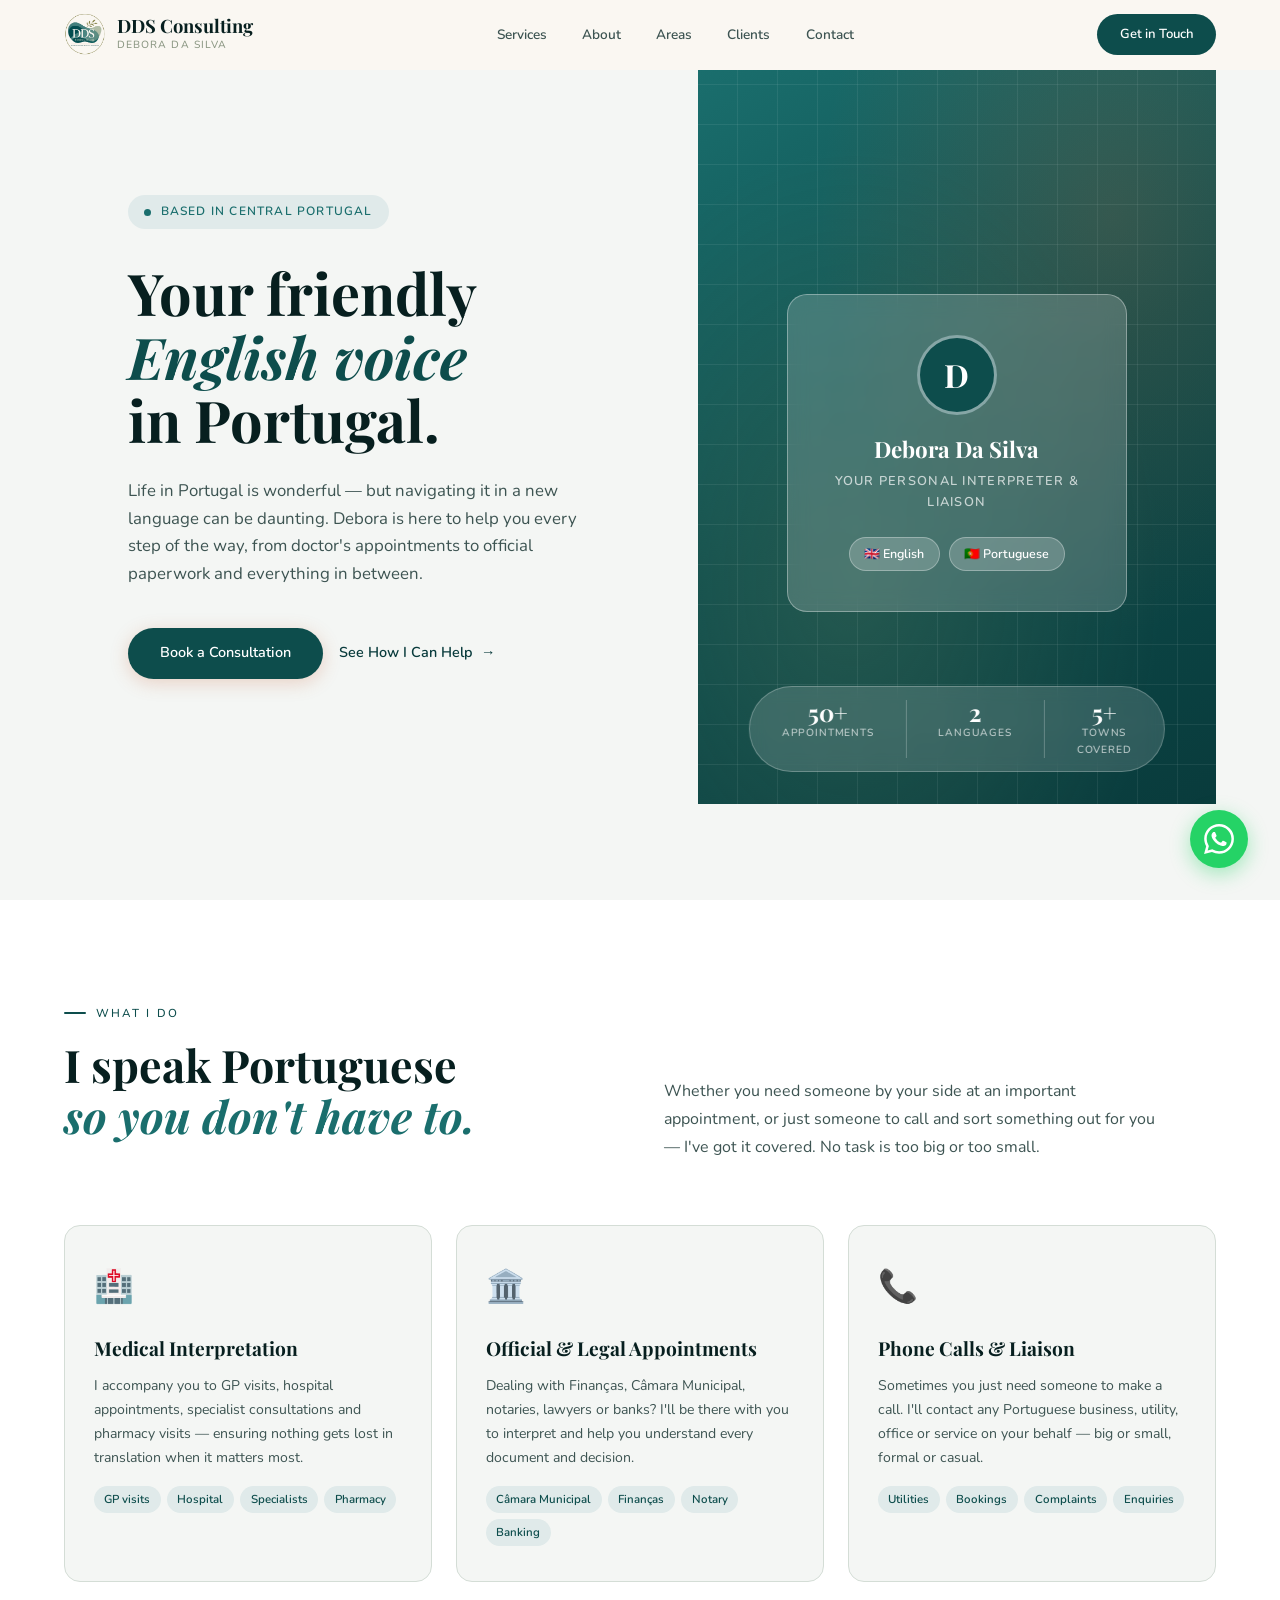
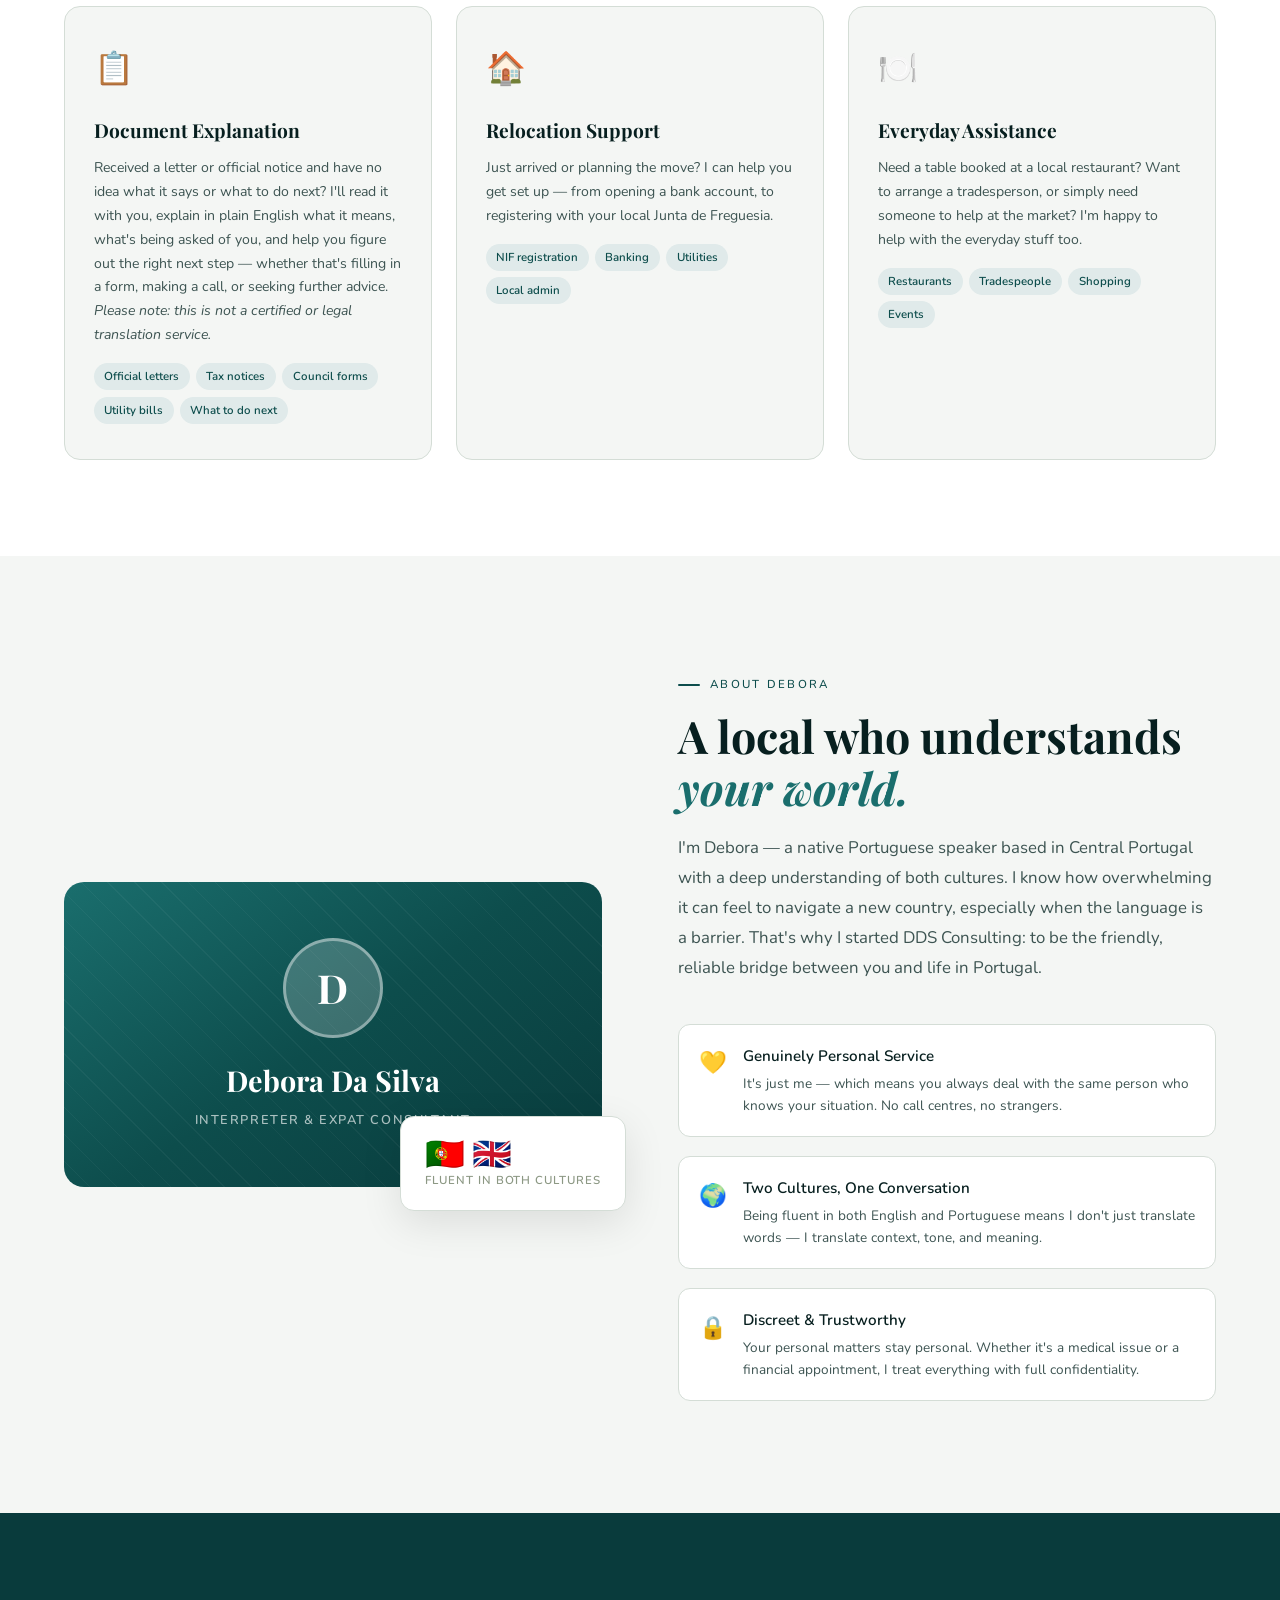
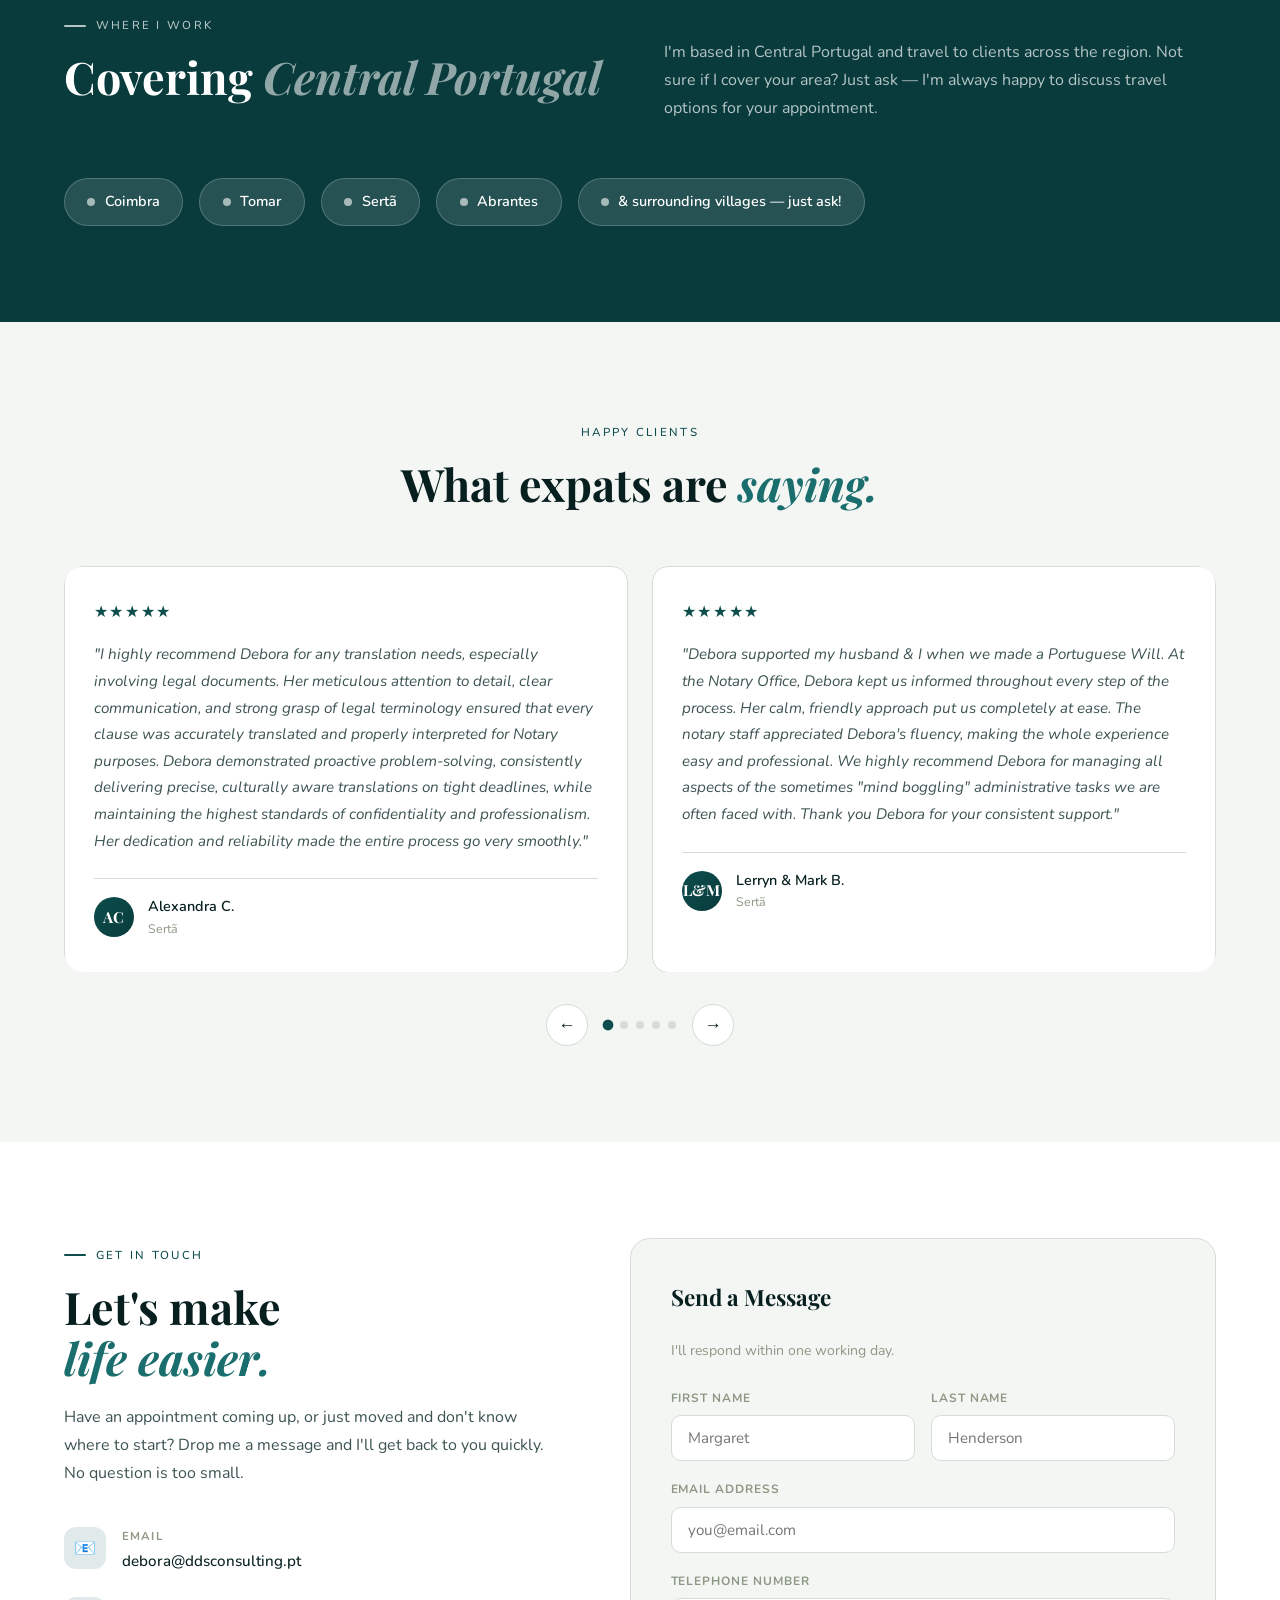
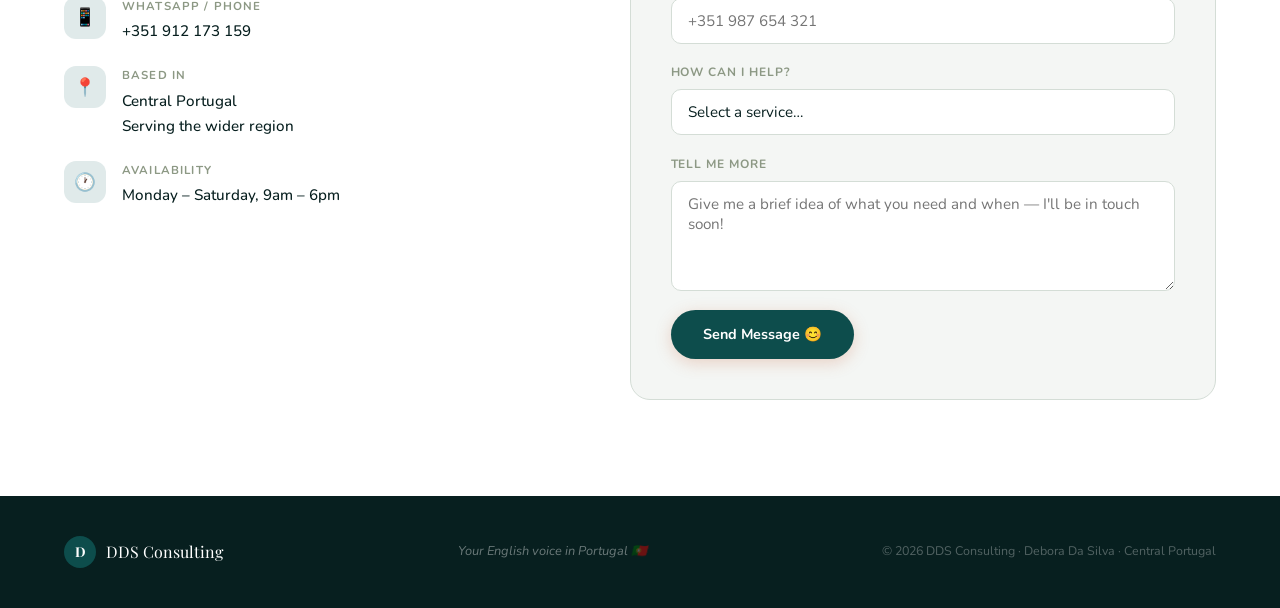
==== commit cdd0bd16: "New DDS logo, OG image and favicon" ====
--- a/index.html
+++ b/index.html
@@ -32,6 +32,10 @@
   <link rel="preconnect" href="https://fonts.gstatic.com" crossorigin>
   <link href="https://fonts.googleapis.com/css2?family=Playfair+Display:ital,wght@0,400;0,700;1,400&family=Nunito:wght@300;400;500;600&display=swap" rel="stylesheet">
   <link rel="stylesheet" href="styles.css">
+  
+  <!-- Favicons -->
+  <link rel="icon" type="image/png" href="/favicon.png"/>
+  <link rel="icon" type="image/x-icon" href="/favicon.ico"/>
   
   <!-- Netlify identity-widget -->
   <script src="https://identity.netlify.com/v1/netlify-identity-widget.js"></script>
